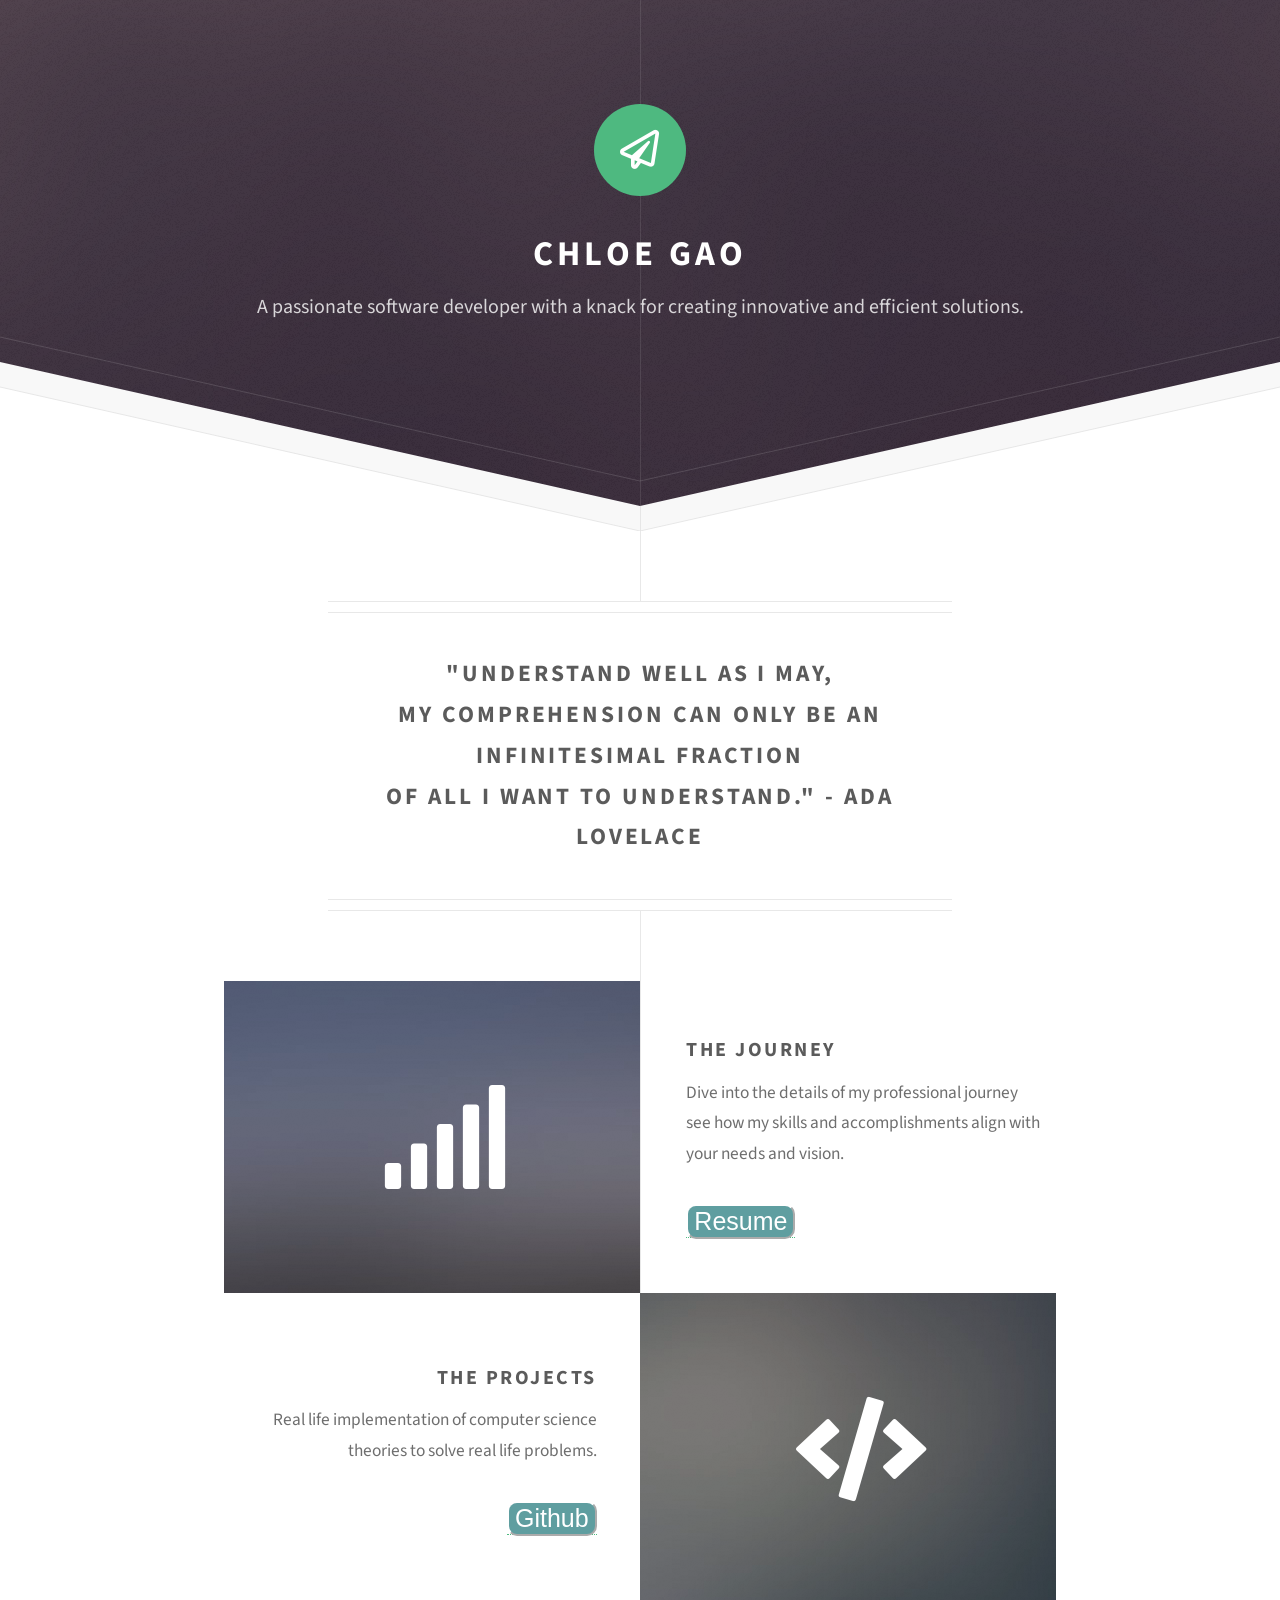
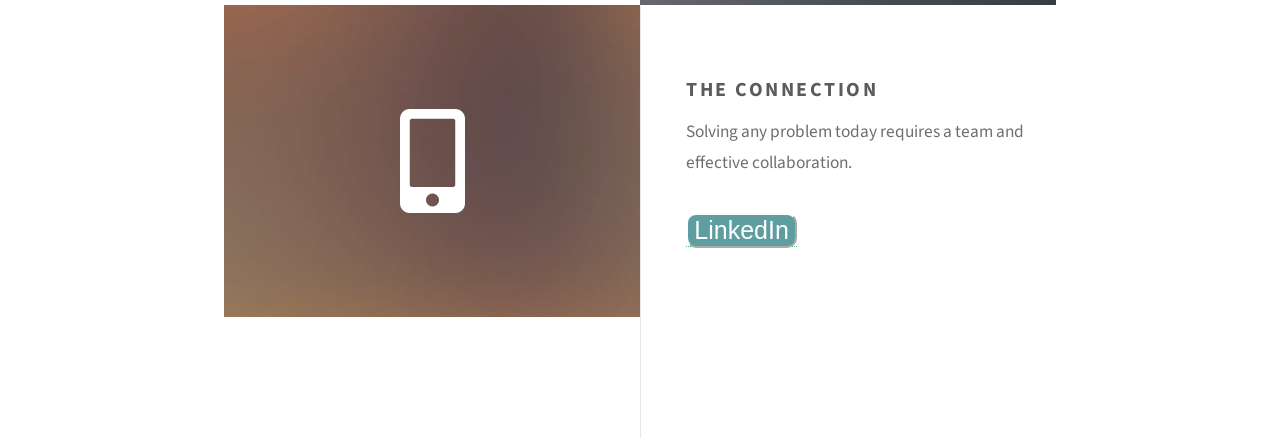
==== index.html @ 1634ba3a "ada lovelace quote" ====
<!DOCTYPE HTML>
<!--
	Directive by HTML5 UP
	html5up.net | @ajlkn
	Free for personal and commercial use under the CCA 3.0 license (html5up.net/license)
-->
<html>
	<head>
		<title>Directive by HTML5 UP</title>
		<meta charset="utf-8" />
		<meta name="viewport" content="width=device-width, initial-scale=1, user-scalable=no" />
		<link rel="stylesheet" href="assets/css/main.css" />
	</head>
	<body class="is-preload">

		<!-- Header -->
			<div id="header">
				<span class="logo icon fa-paper-plane"></span>
				<h1>Chloe Gao</h1>
				<p>A passionate software developer with a knack for creating innovative and efficient solutions.</p>
			</div>

		<!-- Main -->
			<div id="main">

				<header class="major container medium">
					<h2>"Understand well as I may,  
					<br />
					my comprehension can only be an infinitesimal fraction
					<br />
					of all I want to understand." - Ada Lovelace</h2>
					<!--
					<p>Tellus erat mauris ipsum fermentum<br />
					etiam vivamus nunc nibh morbi.</p>
					-->
				</header>

				<div class="box alt container">
					<section class="feature left">
						<a href="https://drive.google.com/file/d/17j7zn8I_ZV57REjLqfAUTAvjJMhZjBzI/view?usp=sharing" class="image icon solid fa-signal"><img src="images/pic01.jpg" alt="" /></a>
						<div class="content">
							<h3>The Journey</h3>
							<p> Dive into the details of my professional journey see how my skills and accomplishments align with your needs and vision.</p>
							<a href="https://drive.google.com/file/d/17j7zn8I_ZV57REjLqfAUTAvjJMhZjBzI/view?usp=sharing">
								<button style="font-size: 25px; background-color:cadetblue; color: white; border-radius: 10px; border-color: white;">Resume</button>
							</a>
						</div>
					</section>
					<section class="feature right">
						<a href="https://github.com/chgaobt" class="image icon solid fa-code"><img src="images/pic02.jpg" alt="" /></a>
						<div class="content">
							<h3>The Projects</h3>
							<p>Real life implementation of computer science theories to solve real life problems.</p>
							<a href="https://github.com/chgaobt">
								<button style="font-size: 25px; background-color:cadetblue; color: white; border-radius: 10px; border-color: white;">Github</button>
							</a>
						</div>
					</section>
					<section class="feature left">
						<a href="https://www.linkedin.com/in/chloe-gao-84550a247/" class="image icon solid fa-mobile-alt"><img src="images/pic03.jpg" alt="" /></a>
						<div class="content">
							<h3>The Connection</h3>
							<p>Solving any problem today requires a team and effective collaboration.</p>
							<a href="https://www.linkedin.com/in/chloe-gao-84550a247/">
								<button style="font-size: 25px; background-color:cadetblue; color: white; border-radius: 10px; border-color: white;">LinkedIn</button>
							</a>
						</div>
					</section>
				</div>

				<!-- <footer class="major container medium">
					<h3>Get shady with science</h3>
					<p>Vitae natoque dictum etiam semper magnis enim feugiat amet curabitur tempor orci penatibus. Tellus erat mauris ipsum fermentum etiam vivamus.</p>
					<ul class="actions special">
						<li><a href="#" class="button">Join our crew</a></li>
					</ul>
				</footer> -->

			</div>

		<!-- Footer -->
			<!-- <div id="footer">
				<div class="container medium">

					<header class="major last">
						<h2>Questions or comments?</h2>
					</header>

					<p>Vitae natoque dictum etiam semper magnis enim feugiat amet curabitur tempor
					orci penatibus. Tellus erat mauris ipsum fermentum etiam vivamus.</p>

					<form method="post" action="#">
						<div class="row">
							<div class="col-6 col-12-mobilep">
								<input type="text" name="name" placeholder="Name" />
							</div>
							<div class="col-6 col-12-mobilep">
								<input type="email" name="email" placeholder="Email" />
							</div>
							<div class="col-12">
								<textarea name="message" placeholder="Message" rows="6"></textarea>
							</div>
							<div class="col-12">
								<ul class="actions special">
									<li><input type="submit" value="Send Message" /></li>
								</ul>
							</div>
						</div>
					</form>

					<ul class="icons">
						<li><a href="#" class="icon brands fa-twitter"><span class="label">Twitter</span></a></li>
						<li><a href="#" class="icon brands fa-facebook-f"><span class="label">Facebook</span></a></li>
						<li><a href="#" class="icon brands fa-instagram"><span class="label">Instagram</span></a></li>
						<li><a href="#" class="icon brands fa-github"><span class="label">Github</span></a></li>
						<li><a href="#" class="icon brands fa-dribbble"><span class="label">Dribbble</span></a></li>
					</ul>

					<ul class="copyright">
						<li>&copy; Untitled. All rights reserved.</li><li>Design: <a href="http://html5up.net">HTML5 UP</a></li>
					</ul>

				</div>
			</div> -->

		<!-- Scripts -->
			<script src="assets/js/jquery.min.js"></script>
			<script src="assets/js/browser.min.js"></script>
			<script src="assets/js/breakpoints.min.js"></script>
			<script src="assets/js/util.js"></script>
			<script src="assets/js/main.js"></script>

	</body>
</html>
---- assets/css/main.css ----
@import url("fontawesome-all.min.css");
@import url("https://fonts.googleapis.com/css?family=Source+Sans+Pro:300,300italic,400,400italic,600,600italic,700,700italic");

/*
	Directive by HTML5 UP
	html5up.net | @ajlkn
	Free for personal and commercial use under the CCA 3.0 license (html5up.net/license)
*/

html, body, div, span, applet, object,
iframe, h1, h2, h3, h4, h5, h6, p, blockquote,
pre, a, abbr, acronym, address, big, cite,
code, del, dfn, em, img, ins, kbd, q, s, samp,
small, strike, strong, sub, sup, tt, var, b,
u, i, center, dl, dt, dd, ol, ul, li, fieldset,
form, label, legend, table, caption, tbody,
tfoot, thead, tr, th, td, article, aside,
canvas, details, embed, figure, figcaption,
footer, header, hgroup, menu, nav, output, ruby,
section, summary, time, mark, audio, video {
	margin: 0;
	padding: 0;
	border: 0;
	font-size: 100%;
	font: inherit;
	vertical-align: baseline;}

article, aside, details, figcaption, figure,
footer, header, hgroup, menu, nav, section {
	display: block;}

body {
	line-height: 1;
}

ol, ul {
	list-style: none;
}

blockquote, q {
	quotes: none;
}

	blockquote:before, blockquote:after, q:before, q:after {
		content: '';
		content: none;
	}

table {
	border-collapse: collapse;
	border-spacing: 0;
}

body {
	-webkit-text-size-adjust: none;
}

mark {
	background-color: transparent;
	color: inherit;
}

input::-moz-focus-inner {
	border: 0;
	padding: 0;
}

input, select, textarea {
	-moz-appearance: none;
	-webkit-appearance: none;
	-ms-appearance: none;
	appearance: none;
}

/* Basic */

	html {
		box-sizing: border-box;
	}

	*, *:before, *:after {
		box-sizing: inherit;
	}

	html, body {
		height: 100%;
	}

	body {
		background: #ffffff;
	}

		body.is-preload *, body.is-preload *:before, body.is-preload *:after {
			-moz-animation: none !important;
			-webkit-animation: none !important;
			-ms-animation: none !important;
			animation: none !important;
			-moz-transition: none !important;
			-webkit-transition: none !important;
			-ms-transition: none !important;
			transition: none !important;
		}

	body, input, select, textarea {
		color: #6e6e6e;
		font-family: 'Source Sans Pro', sans-serif;
		font-size: 16pt;
		font-weight: 400;
		line-height: 1.75em;
	}

	a {
		-moz-transition: color 0.2s ease-in-out, border-bottom-color 0.2s ease-in-out;
		-webkit-transition: color 0.2s ease-in-out, border-bottom-color 0.2s ease-in-out;
		-ms-transition: color 0.2s ease-in-out, border-bottom-color 0.2s ease-in-out;
		transition: color 0.2s ease-in-out, border-bottom-color 0.2s ease-in-out;
		border-bottom: dotted 1px;
		color: #4eb980;
		text-decoration: none;
	}

		a:hover {
			border-bottom-color: transparent;
		}

	strong, b {
		font-weight: 600;
		color: #5b5b5b;
	}

	em, i {
		font-style: italic;
	}

	p, ul, ol, dl, table, blockquote, form {
		margin: 0 0 2em 0;
	}

	h1, h2, h3, h4, h5, h6 {
		color: #5b5b5b;
		font-weight: 700;
		letter-spacing: 0.125em;
		line-height: 1.75em;
		margin-bottom: 1em;
		text-transform: uppercase;
		text-align: center;
	}

		h1 a, h2 a, h3 a, h4 a, h5 a, h6 a {
			color: inherit;
			text-decoration: none;
		}

	h2 {
		font-size: 1.75em;
	}

	h3 {
		font-size: 1.5em;
	}

	sub {
		font-size: 0.8em;
		position: relative;
		top: 0.5em;
	}

	sup {
		font-size: 0.8em;
		position: relative;
		top: -0.5em;
	}

	hr {
		border: 0;
		border-top: solid 1px rgba(224, 224, 224, 0.75);
		margin-bottom: 1.5em;
	}

	blockquote {
		border-left: solid 0.5em rgba(224, 224, 224, 0.75);
		font-style: italic;
		padding: 1em 0 1em 2em;
	}

/* Container */

	.container {
		margin: 0 auto;
		max-width: 100%;
		width: 51em;
	}

		.container.medium {
			width: 38.25em;
		}

		@media screen and (max-width: 1280px) {

			.container {
				width: 48em;
			}

				.container.medium {
					width: 36em;
				}

		}

		@media screen and (max-width: 980px) {

			.container {
				width: 95%;
			}

				.container.medium {
					width: 71.25%;
				}

		}

		@media screen and (max-width: 840px) {

			.container {
				width: 95% !important;
			}

		}

		@media screen and (max-width: 736px) {

			.container {
				width: 90% !important;
			}

		}

		@media screen and (max-width: 480px) {

			.container {
				width: 100% !important;
			}

		}

/* Row */

	.row {
		display: flex;
		flex-wrap: wrap;
		box-sizing: border-box;
		align-items: stretch;
	}

		.row > * {
			box-sizing: border-box;
		}

		.row.gtr-uniform > * > :last-child {
			margin-bottom: 0;
		}

		.row.aln-left {
			justify-content: flex-start;
		}

		.row.aln-center {
			justify-content: center;
		}

		.row.aln-right {
			justify-content: flex-end;
		}

		.row.aln-top {
			align-items: flex-start;
		}

		.row.aln-middle {
			align-items: center;
		}

		.row.aln-bottom {
			align-items: flex-end;
		}

		.row > .imp {
			order: -1;
		}

		.row > .col-1 {
			width: 8.33333%;
		}

		.row > .off-1 {
			margin-left: 8.33333%;
		}

		.row > .col-2 {
			width: 16.66667%;
		}

		.row > .off-2 {
			margin-left: 16.66667%;
		}

		.row > .col-3 {
			width: 25%;
		}

		.row > .off-3 {
			margin-left: 25%;
		}

		.row > .col-4 {
			width: 33.33333%;
		}

		.row > .off-4 {
			margin-left: 33.33333%;
		}

		.row > .col-5 {
			width: 41.66667%;
		}

		.row > .off-5 {
			margin-left: 41.66667%;
		}

		.row > .col-6 {
			width: 50%;
		}

		.row > .off-6 {
			margin-left: 50%;
		}

		.row > .col-7 {
			width: 58.33333%;
		}

		.row > .off-7 {
			margin-left: 58.33333%;
		}

		.row > .col-8 {
			width: 66.66667%;
		}

		.row > .off-8 {
			margin-left: 66.66667%;
		}

		.row > .col-9 {
			width: 75%;
		}

		.row > .off-9 {
			margin-left: 75%;
		}

		.row > .col-10 {
			width: 83.33333%;
		}

		.row > .off-10 {
			margin-left: 83.33333%;
		}

		.row > .col-11 {
			width: 91.66667%;
		}

		.row > .off-11 {
			margin-left: 91.66667%;
		}

		.row > .col-12 {
			width: 100%;
		}

		.row > .off-12 {
			margin-left: 100%;
		}

		.row.gtr-0 {
			margin-top: 0px;
			margin-left: 0px;
		}

			.row.gtr-0 > * {
				padding: 0px 0 0 0px;
			}

			.row.gtr-0.gtr-uniform {
				margin-top: 0px;
			}

				.row.gtr-0.gtr-uniform > * {
					padding-top: 0px;
				}

		.row.gtr-25 {
			margin-top: -7.5px;
			margin-left: -7.5px;
		}

			.row.gtr-25 > * {
				padding: 7.5px 0 0 7.5px;
			}

			.row.gtr-25.gtr-uniform {
				margin-top: -7.5px;
			}

				.row.gtr-25.gtr-uniform > * {
					padding-top: 7.5px;
				}

		.row.gtr-50 {
			margin-top: -15px;
			margin-left: -15px;
		}

			.row.gtr-50 > * {
				padding: 15px 0 0 15px;
			}

			.row.gtr-50.gtr-uniform {
				margin-top: -15px;
			}

				.row.gtr-50.gtr-uniform > * {
					padding-top: 15px;
				}

		.row {
			margin-top: -30px;
			margin-left: -30px;
		}

			.row > * {
				padding: 30px 0 0 30px;
			}

			.row.gtr-uniform {
				margin-top: -30px;
			}

				.row.gtr-uniform > * {
					padding-top: 30px;
				}

		.row.gtr-150 {
			margin-top: -45px;
			margin-left: -45px;
		}

			.row.gtr-150 > * {
				padding: 45px 0 0 45px;
			}

			.row.gtr-150.gtr-uniform {
				margin-top: -45px;
			}

				.row.gtr-150.gtr-uniform > * {
					padding-top: 45px;
				}

		.row.gtr-200 {
			margin-top: -60px;
			margin-left: -60px;
		}

			.row.gtr-200 > * {
				padding: 60px 0 0 60px;
			}

			.row.gtr-200.gtr-uniform {
				margin-top: -60px;
			}

				.row.gtr-200.gtr-uniform > * {
					padding-top: 60px;
				}

		@media screen and (max-width: 1680px) {

			.row {
				display: flex;
				flex-wrap: wrap;
				box-sizing: border-box;
				align-items: stretch;
			}

				.row > * {
					box-sizing: border-box;
				}

				.row.gtr-uniform > * > :last-child {
					margin-bottom: 0;
				}

				.row.aln-left {
					justify-content: flex-start;
				}

				.row.aln-center {
					justify-content: center;
				}

				.row.aln-right {
					justify-content: flex-end;
				}

				.row.aln-top {
					align-items: flex-start;
				}

				.row.aln-middle {
					align-items: center;
				}

				.row.aln-bottom {
					align-items: flex-end;
				}

				.row > .imp-wide {
					order: -1;
				}

				.row > .col-1-wide {
					width: 8.33333%;
				}

				.row > .off-1-wide {
					margin-left: 8.33333%;
				}

				.row > .col-2-wide {
					width: 16.66667%;
				}

				.row > .off-2-wide {
					margin-left: 16.66667%;
				}

				.row > .col-3-wide {
					width: 25%;
				}

				.row > .off-3-wide {
					margin-left: 25%;
				}

				.row > .col-4-wide {
					width: 33.33333%;
				}

				.row > .off-4-wide {
					margin-left: 33.33333%;
				}

				.row > .col-5-wide {
					width: 41.66667%;
				}

				.row > .off-5-wide {
					margin-left: 41.66667%;
				}

				.row > .col-6-wide {
					width: 50%;
				}

				.row > .off-6-wide {
					margin-left: 50%;
				}

				.row > .col-7-wide {
					width: 58.33333%;
				}

				.row > .off-7-wide {
					margin-left: 58.33333%;
				}

				.row > .col-8-wide {
					width: 66.66667%;
				}

				.row > .off-8-wide {
					margin-left: 66.66667%;
				}

				.row > .col-9-wide {
					width: 75%;
				}

				.row > .off-9-wide {
					margin-left: 75%;
				}

				.row > .col-10-wide {
					width: 83.33333%;
				}

				.row > .off-10-wide {
					margin-left: 83.33333%;
				}

				.row > .col-11-wide {
					width: 91.66667%;
				}

				.row > .off-11-wide {
					margin-left: 91.66667%;
				}

				.row > .col-12-wide {
					width: 100%;
				}

				.row > .off-12-wide {
					margin-left: 100%;
				}

				.row.gtr-0 {
					margin-top: 0px;
					margin-left: 0px;
				}

					.row.gtr-0 > * {
						padding: 0px 0 0 0px;
					}

					.row.gtr-0.gtr-uniform {
						margin-top: 0px;
					}

						.row.gtr-0.gtr-uniform > * {
							padding-top: 0px;
						}

				.row.gtr-25 {
					margin-top: -7.5px;
					margin-left: -7.5px;
				}

					.row.gtr-25 > * {
						padding: 7.5px 0 0 7.5px;
					}

					.row.gtr-25.gtr-uniform {
						margin-top: -7.5px;
					}

						.row.gtr-25.gtr-uniform > * {
							padding-top: 7.5px;
						}

				.row.gtr-50 {
					margin-top: -15px;
					margin-left: -15px;
				}

					.row.gtr-50 > * {
						padding: 15px 0 0 15px;
					}

					.row.gtr-50.gtr-uniform {
						margin-top: -15px;
					}

						.row.gtr-50.gtr-uniform > * {
							padding-top: 15px;
						}

				.row {
					margin-top: -30px;
					margin-left: -30px;
				}

					.row > * {
						padding: 30px 0 0 30px;
					}

					.row.gtr-uniform {
						margin-top: -30px;
					}

						.row.gtr-uniform > * {
							padding-top: 30px;
						}

				.row.gtr-150 {
					margin-top: -45px;
					margin-left: -45px;
				}

					.row.gtr-150 > * {
						padding: 45px 0 0 45px;
					}

					.row.gtr-150.gtr-uniform {
						margin-top: -45px;
					}

						.row.gtr-150.gtr-uniform > * {
							padding-top: 45px;
						}

				.row.gtr-200 {
					margin-top: -60px;
					margin-left: -60px;
				}

					.row.gtr-200 > * {
						padding: 60px 0 0 60px;
					}

					.row.gtr-200.gtr-uniform {
						margin-top: -60px;
					}

						.row.gtr-200.gtr-uniform > * {
							padding-top: 60px;
						}

		}

		@media screen and (max-width: 1280px) {

			.row {
				display: flex;
				flex-wrap: wrap;
				box-sizing: border-box;
				align-items: stretch;
			}

				.row > * {
					box-sizing: border-box;
				}

				.row.gtr-uniform > * > :last-child {
					margin-bottom: 0;
				}

				.row.aln-left {
					justify-content: flex-start;
				}

				.row.aln-center {
					justify-content: center;
				}

				.row.aln-right {
					justify-content: flex-end;
				}

				.row.aln-top {
					align-items: flex-start;
				}

				.row.aln-middle {
					align-items: center;
				}

				.row.aln-bottom {
					align-items: flex-end;
				}

				.row > .imp-normal {
					order: -1;
				}

				.row > .col-1-normal {
					width: 8.33333%;
				}

				.row > .off-1-normal {
					margin-left: 8.33333%;
				}

				.row > .col-2-normal {
					width: 16.66667%;
				}

				.row > .off-2-normal {
					margin-left: 16.66667%;
				}

				.row > .col-3-normal {
					width: 25%;
				}

				.row > .off-3-normal {
					margin-left: 25%;
				}

				.row > .col-4-normal {
					width: 33.33333%;
				}

				.row > .off-4-normal {
					margin-left: 33.33333%;
				}

				.row > .col-5-normal {
					width: 41.66667%;
				}

				.row > .off-5-normal {
					margin-left: 41.66667%;
				}

				.row > .col-6-normal {
					width: 50%;
				}

				.row > .off-6-normal {
					margin-left: 50%;
				}

				.row > .col-7-normal {
					width: 58.33333%;
				}

				.row > .off-7-normal {
					margin-left: 58.33333%;
				}

				.row > .col-8-normal {
					width: 66.66667%;
				}

				.row > .off-8-normal {
					margin-left: 66.66667%;
				}

				.row > .col-9-normal {
					width: 75%;
				}

				.row > .off-9-normal {
					margin-left: 75%;
				}

				.row > .col-10-normal {
					width: 83.33333%;
				}

				.row > .off-10-normal {
					margin-left: 83.33333%;
				}

				.row > .col-11-normal {
					width: 91.66667%;
				}

				.row > .off-11-normal {
					margin-left: 91.66667%;
				}

				.row > .col-12-normal {
					width: 100%;
				}

				.row > .off-12-normal {
					margin-left: 100%;
				}

				.row.gtr-0 {
					margin-top: 0px;
					margin-left: 0px;
				}

					.row.gtr-0 > * {
						padding: 0px 0 0 0px;
					}

					.row.gtr-0.gtr-uniform {
						margin-top: 0px;
					}

						.row.gtr-0.gtr-uniform > * {
							padding-top: 0px;
						}

				.row.gtr-25 {
					margin-top: -7.5px;
					margin-left: -7.5px;
				}

					.row.gtr-25 > * {
						padding: 7.5px 0 0 7.5px;
					}

					.row.gtr-25.gtr-uniform {
						margin-top: -7.5px;
					}

						.row.gtr-25.gtr-uniform > * {
							padding-top: 7.5px;
						}

				.row.gtr-50 {
					margin-top: -15px;
					margin-left: -15px;
				}

					.row.gtr-50 > * {
						padding: 15px 0 0 15px;
					}

					.row.gtr-50.gtr-uniform {
						margin-top: -15px;
					}

						.row.gtr-50.gtr-uniform > * {
							padding-top: 15px;
						}

				.row {
					margin-top: -30px;
					margin-left: -30px;
				}

					.row > * {
						padding: 30px 0 0 30px;
					}

					.row.gtr-uniform {
						margin-top: -30px;
					}

						.row.gtr-uniform > * {
							padding-top: 30px;
						}

				.row.gtr-150 {
					margin-top: -45px;
					margin-left: -45px;
				}

					.row.gtr-150 > * {
						padding: 45px 0 0 45px;
					}

					.row.gtr-150.gtr-uniform {
						margin-top: -45px;
					}

						.row.gtr-150.gtr-uniform > * {
							padding-top: 45px;
						}

				.row.gtr-200 {
					margin-top: -60px;
					margin-left: -60px;
				}

					.row.gtr-200 > * {
						padding: 60px 0 0 60px;
					}

					.row.gtr-200.gtr-uniform {
						margin-top: -60px;
					}

						.row.gtr-200.gtr-uniform > * {
							padding-top: 60px;
						}

		}

		@media screen and (max-width: 980px) {

			.row {
				display: flex;
				flex-wrap: wrap;
				box-sizing: border-box;
				align-items: stretch;
			}

				.row > * {
					box-sizing: border-box;
				}

				.row.gtr-uniform > * > :last-child {
					margin-bottom: 0;
				}

				.row.aln-left {
					justify-content: flex-start;
				}

				.row.aln-center {
					justify-content: center;
				}

				.row.aln-right {
					justify-content: flex-end;
				}

				.row.aln-top {
					align-items: flex-start;
				}

				.row.aln-middle {
					align-items: center;
				}

				.row.aln-bottom {
					align-items: flex-end;
				}

				.row > .imp-narrow {
					order: -1;
				}

				.row > .col-1-narrow {
					width: 8.33333%;
				}

				.row > .off-1-narrow {
					margin-left: 8.33333%;
				}

				.row > .col-2-narrow {
					width: 16.66667%;
				}

				.row > .off-2-narrow {
					margin-left: 16.66667%;
				}

				.row > .col-3-narrow {
					width: 25%;
				}

				.row > .off-3-narrow {
					margin-left: 25%;
				}

				.row > .col-4-narrow {
					width: 33.33333%;
				}

				.row > .off-4-narrow {
					margin-left: 33.33333%;
				}

				.row > .col-5-narrow {
					width: 41.66667%;
				}

				.row > .off-5-narrow {
					margin-left: 41.66667%;
				}

				.row > .col-6-narrow {
					width: 50%;
				}

				.row > .off-6-narrow {
					margin-left: 50%;
				}

				.row > .col-7-narrow {
					width: 58.33333%;
				}

				.row > .off-7-narrow {
					margin-left: 58.33333%;
				}

				.row > .col-8-narrow {
					width: 66.66667%;
				}

				.row > .off-8-narrow {
					margin-left: 66.66667%;
				}

				.row > .col-9-narrow {
					width: 75%;
				}

				.row > .off-9-narrow {
					margin-left: 75%;
				}

				.row > .col-10-narrow {
					width: 83.33333%;
				}

				.row > .off-10-narrow {
					margin-left: 83.33333%;
				}

				.row > .col-11-narrow {
					width: 91.66667%;
				}

				.row > .off-11-narrow {
					margin-left: 91.66667%;
				}

				.row > .col-12-narrow {
					width: 100%;
				}

				.row > .off-12-narrow {
					margin-left: 100%;
				}

				.row.gtr-0 {
					margin-top: 0px;
					margin-left: 0px;
				}

					.row.gtr-0 > * {
						padding: 0px 0 0 0px;
					}

					.row.gtr-0.gtr-uniform {
						margin-top: 0px;
					}

						.row.gtr-0.gtr-uniform > * {
							padding-top: 0px;
						}

				.row.gtr-25 {
					margin-top: -7.5px;
					margin-left: -7.5px;
				}

					.row.gtr-25 > * {
						padding: 7.5px 0 0 7.5px;
					}

					.row.gtr-25.gtr-uniform {
						margin-top: -7.5px;
					}

						.row.gtr-25.gtr-uniform > * {
							padding-top: 7.5px;
						}

				.row.gtr-50 {
					margin-top: -15px;
					margin-left: -15px;
				}

					.row.gtr-50 > * {
						padding: 15px 0 0 15px;
					}

					.row.gtr-50.gtr-uniform {
						margin-top: -15px;
					}

						.row.gtr-50.gtr-uniform > * {
							padding-top: 15px;
						}

				.row {
					margin-top: -30px;
					margin-left: -30px;
				}

					.row > * {
						padding: 30px 0 0 30px;
					}

					.row.gtr-uniform {
						margin-top: -30px;
					}

						.row.gtr-uniform > * {
							padding-top: 30px;
						}

				.row.gtr-150 {
					margin-top: -45px;
					margin-left: -45px;
				}

					.row.gtr-150 > * {
						padding: 45px 0 0 45px;
					}

					.row.gtr-150.gtr-uniform {
						margin-top: -45px;
					}

						.row.gtr-150.gtr-uniform > * {
							padding-top: 45px;
						}

				.row.gtr-200 {
					margin-top: -60px;
					margin-left: -60px;
				}

					.row.gtr-200 > * {
						padding: 60px 0 0 60px;
					}

					.row.gtr-200.gtr-uniform {
						margin-top: -60px;
					}

						.row.gtr-200.gtr-uniform > * {
							padding-top: 60px;
						}

		}

		@media screen and (max-width: 840px) {

			.row {
				display: flex;
				flex-wrap: wrap;
				box-sizing: border-box;
				align-items: stretch;
			}

				.row > * {
					box-sizing: border-box;
				}

				.row.gtr-uniform > * > :last-child {
					margin-bottom: 0;
				}

				.row.aln-left {
					justify-content: flex-start;
				}

				.row.aln-center {
					justify-content: center;
				}

				.row.aln-right {
					justify-content: flex-end;
				}

				.row.aln-top {
					align-items: flex-start;
				}

				.row.aln-middle {
					align-items: center;
				}

				.row.aln-bottom {
					align-items: flex-end;
				}

				.row > .imp-narrower {
					order: -1;
				}

				.row > .col-1-narrower {
					width: 8.33333%;
				}

				.row > .off-1-narrower {
					margin-left: 8.33333%;
				}

				.row > .col-2-narrower {
					width: 16.66667%;
				}

				.row > .off-2-narrower {
					margin-left: 16.66667%;
				}

				.row > .col-3-narrower {
					width: 25%;
				}

				.row > .off-3-narrower {
					margin-left: 25%;
				}

				.row > .col-4-narrower {
					width: 33.33333%;
				}

				.row > .off-4-narrower {
					margin-left: 33.33333%;
				}

				.row > .col-5-narrower {
					width: 41.66667%;
				}

				.row > .off-5-narrower {
					margin-left: 41.66667%;
				}

				.row > .col-6-narrower {
					width: 50%;
				}

				.row > .off-6-narrower {
					margin-left: 50%;
				}

				.row > .col-7-narrower {
					width: 58.33333%;
				}

				.row > .off-7-narrower {
					margin-left: 58.33333%;
				}

				.row > .col-8-narrower {
					width: 66.66667%;
				}

				.row > .off-8-narrower {
					margin-left: 66.66667%;
				}

				.row > .col-9-narrower {
					width: 75%;
				}

				.row > .off-9-narrower {
					margin-left: 75%;
				}

				.row > .col-10-narrower {
					width: 83.33333%;
				}

				.row > .off-10-narrower {
					margin-left: 83.33333%;
				}

				.row > .col-11-narrower {
					width: 91.66667%;
				}

				.row > .off-11-narrower {
					margin-left: 91.66667%;
				}

				.row > .col-12-narrower {
					width: 100%;
				}

				.row > .off-12-narrower {
					margin-left: 100%;
				}

				.row.gtr-0 {
					margin-top: 0px;
					margin-left: 0px;
				}

					.row.gtr-0 > * {
						padding: 0px 0 0 0px;
					}

					.row.gtr-0.gtr-uniform {
						margin-top: 0px;
					}

						.row.gtr-0.gtr-uniform > * {
							padding-top: 0px;
						}

				.row.gtr-25 {
					margin-top: -5px;
					margin-left: -5px;
				}

					.row.gtr-25 > * {
						padding: 5px 0 0 5px;
					}

					.row.gtr-25.gtr-uniform {
						margin-top: -5px;
					}

						.row.gtr-25.gtr-uniform > * {
							padding-top: 5px;
						}

				.row.gtr-50 {
					margin-top: -10px;
					margin-left: -10px;
				}

					.row.gtr-50 > * {
						padding: 10px 0 0 10px;
					}

					.row.gtr-50.gtr-uniform {
						margin-top: -10px;
					}

						.row.gtr-50.gtr-uniform > * {
							padding-top: 10px;
						}

				.row {
					margin-top: -20px;
					margin-left: -20px;
				}

					.row > * {
						padding: 20px 0 0 20px;
					}

					.row.gtr-uniform {
						margin-top: -20px;
					}

						.row.gtr-uniform > * {
							padding-top: 20px;
						}

				.row.gtr-150 {
					margin-top: -30px;
					margin-left: -30px;
				}

					.row.gtr-150 > * {
						padding: 30px 0 0 30px;
					}

					.row.gtr-150.gtr-uniform {
						margin-top: -30px;
					}

						.row.gtr-150.gtr-uniform > * {
							padding-top: 30px;
						}

				.row.gtr-200 {
					margin-top: -40px;
					margin-left: -40px;
				}

					.row.gtr-200 > * {
						padding: 40px 0 0 40px;
					}

					.row.gtr-200.gtr-uniform {
						margin-top: -40px;
					}

						.row.gtr-200.gtr-uniform > * {
							padding-top: 40px;
						}

		}

		@media screen and (max-width: 736px) {

			.row {
				display: flex;
				flex-wrap: wrap;
				box-sizing: border-box;
				align-items: stretch;
			}

				.row > * {
					box-sizing: border-box;
				}

				.row.gtr-uniform > * > :last-child {
					margin-bottom: 0;
				}

				.row.aln-left {
					justify-content: flex-start;
				}

				.row.aln-center {
					justify-content: center;
				}

				.row.aln-right {
					justify-content: flex-end;
				}

				.row.aln-top {
					align-items: flex-start;
				}

				.row.aln-middle {
					align-items: center;
				}

				.row.aln-bottom {
					align-items: flex-end;
				}

				.row > .imp-mobile {
					order: -1;
				}

				.row > .col-1-mobile {
					width: 8.33333%;
				}

				.row > .off-1-mobile {
					margin-left: 8.33333%;
				}

				.row > .col-2-mobile {
					width: 16.66667%;
				}

				.row > .off-2-mobile {
					margin-left: 16.66667%;
				}

				.row > .col-3-mobile {
					width: 25%;
				}

				.row > .off-3-mobile {
					margin-left: 25%;
				}

				.row > .col-4-mobile {
					width: 33.33333%;
				}

				.row > .off-4-mobile {
					margin-left: 33.33333%;
				}

				.row > .col-5-mobile {
					width: 41.66667%;
				}

				.row > .off-5-mobile {
					margin-left: 41.66667%;
				}

				.row > .col-6-mobile {
					width: 50%;
				}

				.row > .off-6-mobile {
					margin-left: 50%;
				}

				.row > .col-7-mobile {
					width: 58.33333%;
				}

				.row > .off-7-mobile {
					margin-left: 58.33333%;
				}

				.row > .col-8-mobile {
					width: 66.66667%;
				}

				.row > .off-8-mobile {
					margin-left: 66.66667%;
				}

				.row > .col-9-mobile {
					width: 75%;
				}

				.row > .off-9-mobile {
					margin-left: 75%;
				}

				.row > .col-10-mobile {
					width: 83.33333%;
				}

				.row > .off-10-mobile {
					margin-left: 83.33333%;
				}

				.row > .col-11-mobile {
					width: 91.66667%;
				}

				.row > .off-11-mobile {
					margin-left: 91.66667%;
				}

				.row > .col-12-mobile {
					width: 100%;
				}

				.row > .off-12-mobile {
					margin-left: 100%;
				}

				.row.gtr-0 {
					margin-top: 0px;
					margin-left: 0px;
				}

					.row.gtr-0 > * {
						padding: 0px 0 0 0px;
					}

					.row.gtr-0.gtr-uniform {
						margin-top: 0px;
					}

						.row.gtr-0.gtr-uniform > * {
							padding-top: 0px;
						}

				.row.gtr-25 {
					margin-top: -57.5px;
					margin-left: -5px;
				}

					.row.gtr-25 > * {
						padding: 57.5px 0 0 5px;
					}

					.row.gtr-25.gtr-uniform {
						margin-top: -5px;
					}

						.row.gtr-25.gtr-uniform > * {
							padding-top: 5px;
						}

				.row.gtr-50 {
					margin-top: -115px;
					margin-left: -10px;
				}

					.row.gtr-50 > * {
						padding: 115px 0 0 10px;
					}

					.row.gtr-50.gtr-uniform {
						margin-top: -10px;
					}

						.row.gtr-50.gtr-uniform > * {
							padding-top: 10px;
						}

				.row {
					margin-top: -230px;
					margin-left: -20px;
				}

					.row > * {
						padding: 230px 0 0 20px;
					}

					.row.gtr-uniform {
						margin-top: -20px;
					}

						.row.gtr-uniform > * {
							padding-top: 20px;
						}

				.row.gtr-150 {
					margin-top: -345px;
					margin-left: -30px;
				}

					.row.gtr-150 > * {
						padding: 345px 0 0 30px;
					}

					.row.gtr-150.gtr-uniform {
						margin-top: -30px;
					}

						.row.gtr-150.gtr-uniform > * {
							padding-top: 30px;
						}

				.row.gtr-200 {
					margin-top: -460px;
					margin-left: -40px;
				}

					.row.gtr-200 > * {
						padding: 460px 0 0 40px;
					}

					.row.gtr-200.gtr-uniform {
						margin-top: -40px;
					}

						.row.gtr-200.gtr-uniform > * {
							padding-top: 40px;
						}

		}

		@media screen and (max-width: 480px) {

			.row {
				display: flex;
				flex-wrap: wrap;
				box-sizing: border-box;
				align-items: stretch;
			}

				.row > * {
					box-sizing: border-box;
				}

				.row.gtr-uniform > * > :last-child {
					margin-bottom: 0;
				}

				.row.aln-left {
					justify-content: flex-start;
				}

				.row.aln-center {
					justify-content: center;
				}

				.row.aln-right {
					justify-content: flex-end;
				}

				.row.aln-top {
					align-items: flex-start;
				}

				.row.aln-middle {
					align-items: center;
				}

				.row.aln-bottom {
					align-items: flex-end;
				}

				.row > .imp-mobilep {
					order: -1;
				}

				.row > .col-1-mobilep {
					width: 8.33333%;
				}

				.row > .off-1-mobilep {
					margin-left: 8.33333%;
				}

				.row > .col-2-mobilep {
					width: 16.66667%;
				}

				.row > .off-2-mobilep {
					margin-left: 16.66667%;
				}

				.row > .col-3-mobilep {
					width: 25%;
				}

				.row > .off-3-mobilep {
					margin-left: 25%;
				}

				.row > .col-4-mobilep {
					width: 33.33333%;
				}

				.row > .off-4-mobilep {
					margin-left: 33.33333%;
				}

				.row > .col-5-mobilep {
					width: 41.66667%;
				}

				.row > .off-5-mobilep {
					margin-left: 41.66667%;
				}

				.row > .col-6-mobilep {
					width: 50%;
				}

				.row > .off-6-mobilep {
					margin-left: 50%;
				}

				.row > .col-7-mobilep {
					width: 58.33333%;
				}

				.row > .off-7-mobilep {
					margin-left: 58.33333%;
				}

				.row > .col-8-mobilep {
					width: 66.66667%;
				}

				.row > .off-8-mobilep {
					margin-left: 66.66667%;
				}

				.row > .col-9-mobilep {
					width: 75%;
				}

				.row > .off-9-mobilep {
					margin-left: 75%;
				}

				.row > .col-10-mobilep {
					width: 83.33333%;
				}

				.row > .off-10-mobilep {
					margin-left: 83.33333%;
				}

				.row > .col-11-mobilep {
					width: 91.66667%;
				}

				.row > .off-11-mobilep {
					margin-left: 91.66667%;
				}

				.row > .col-12-mobilep {
					width: 100%;
				}

				.row > .off-12-mobilep {
					margin-left: 100%;
				}

				.row.gtr-0 {
					margin-top: 0px;
					margin-left: 0px;
				}

					.row.gtr-0 > * {
						padding: 0px 0 0 0px;
					}

					.row.gtr-0.gtr-uniform {
						margin-top: 0px;
					}

						.row.gtr-0.gtr-uniform > * {
							padding-top: 0px;
						}

				.row.gtr-25 {
					margin-top: -5px;
					margin-left: -5px;
				}

					.row.gtr-25 > * {
						padding: 5px 0 0 5px;
					}

					.row.gtr-25.gtr-uniform {
						margin-top: -5px;
					}

						.row.gtr-25.gtr-uniform > * {
							padding-top: 5px;
						}

				.row.gtr-50 {
					margin-top: -10px;
					margin-left: -10px;
				}

					.row.gtr-50 > * {
						padding: 10px 0 0 10px;
					}

					.row.gtr-50.gtr-uniform {
						margin-top: -10px;
					}

						.row.gtr-50.gtr-uniform > * {
							padding-top: 10px;
						}

				.row {
					margin-top: -20px;
					margin-left: -20px;
				}

					.row > * {
						padding: 20px 0 0 20px;
					}

					.row.gtr-uniform {
						margin-top: -20px;
					}

						.row.gtr-uniform > * {
							padding-top: 20px;
						}

				.row.gtr-150 {
					margin-top: -30px;
					margin-left: -30px;
				}

					.row.gtr-150 > * {
						padding: 30px 0 0 30px;
					}

					.row.gtr-150.gtr-uniform {
						margin-top: -30px;
					}

						.row.gtr-150.gtr-uniform > * {
							padding-top: 30px;
						}

				.row.gtr-200 {
					margin-top: -40px;
					margin-left: -40px;
				}

					.row.gtr-200 > * {
						padding: 40px 0 0 40px;
					}

					.row.gtr-200.gtr-uniform {
						margin-top: -40px;
					}

						.row.gtr-200.gtr-uniform > * {
							padding-top: 40px;
						}

		}

/* Section/Article */

	section.special, article.special {
		text-align: center;
	}

	header {
		text-align: center;
	}

		header p {
			position: relative;
			top: -1em;
			color: #888888;
			text-transform: uppercase;
			letter-spacing: 0.075em;
		}

		header.major {
			border-bottom-width: 1px;
			border-color: rgba(224, 224, 224, 0.75);
			border-style: solid;
			border-top-width: 1px;
			margin-bottom: 6em;
			padding: 4em 0;
			position: relative;
		}

			header.major:before, header.major:after {
				background: rgba(224, 224, 224, 0.75);
				content: '';
				display: block;
				height: 1px;
				left: 0;
				position: absolute;
				width: 100%;
			}

			header.major:before {
				top: 10px;
			}

			header.major:after {
				bottom: 10px;
			}

			header.major h2 {
				margin: 0;
			}

			header.major p {
				top: 0;
				margin: 1.5em 0 0 0;
				padding: 1.5em 1.5em 0 1.5em;
				font-size: 1.5em;
				line-height: 1.75em;
				border-top: solid 1px rgba(224, 224, 224, 0.75);
				display: inline-block;
			}

			header.major.last {
				border-bottom: 0;
				margin-bottom: 0;
				padding-bottom: 0;
			}

				header.major.last:after {
					display: none;
				}

				header.major.last h2 {
					margin-bottom: 1em;
				}

	footer {
		text-align: center;
	}

		footer.major {
			border-bottom-width: 1px;
			border-color: rgba(224, 224, 224, 0.75);
			border-style: solid;
			border-top-width: 1px;
			margin-top: 6em;
			padding: 4em 0;
			position: relative;
		}

			footer.major:before, footer.major:after {
				background: rgba(224, 224, 224, 0.75);
				content: '';
				display: block;
				height: 1px;
				left: 0;
				position: absolute;
				width: 100%;
			}

			footer.major:before {
				top: 10px;
			}

			footer.major:after {
				bottom: 10px;
			}

/* Form */

	label {
		display: block;
		color: #5b5b5b;
		font-size: 0.8em;
		font-weight: 700;
		letter-spacing: 0.125em;
		line-height: 1.75em;
		text-transform: uppercase;
		margin: 0 0 0.5em 0;
	}

	input[type="text"],
	input[type="password"],
	input[type="email"],
	select,
	textarea {
		-moz-appearance: none;
		-webkit-appearance: none;
		-ms-appearance: none;
		appearance: none;
		-moz-transition: background-color 0.2s ease-in-out;
		-webkit-transition: background-color 0.2s ease-in-out;
		-ms-transition: background-color 0.2s ease-in-out;
		transition: background-color 0.2s ease-in-out;
		background: none;
		border-radius: 4px;
		border: 0;
		border: solid 1px rgba(224, 224, 224, 0.75);
		color: inherit;
		display: block;
		outline: 0;
		padding: 0.75em;
		text-decoration: none;
		width: 100%;
		opacity: 1;
	}

		input[type="text"]:focus,
		input[type="password"]:focus,
		input[type="email"]:focus,
		select:focus,
		textarea:focus {
			background: rgba(224, 224, 224, 0.15);
			border-color: #4eb980;
		}

	input[type="text"],
	input[type="password"],
	input[type="email"],
	select {
		line-height: 1em;
	}

	select {
		background-image: url("data:image/svg+xml;charset=utf8,%3Csvg xmlns='http://www.w3.org/2000/svg' width='40' height='40' preserveAspectRatio='none' viewBox='0 0 40 40'%3E%3Cpath d='M9.4,12.3l10.4,10.4l10.4-10.4c0.2-0.2,0.5-0.4,0.9-0.4c0.3,0,0.6,0.1,0.9,0.4l3.3,3.3c0.2,0.2,0.4,0.5,0.4,0.9 c0,0.4-0.1,0.6-0.4,0.9L20.7,31.9c-0.2,0.2-0.5,0.4-0.9,0.4c-0.3,0-0.6-0.1-0.9-0.4L4.3,17.3c-0.2-0.2-0.4-0.5-0.4-0.9 c0-0.4,0.1-0.6,0.4-0.9l3.3-3.3c0.2-0.2,0.5-0.4,0.9-0.4S9.1,12.1,9.4,12.3z' fill='rgba(224, 224, 224, 0.75)' /%3E%3C/svg%3E");
		background-size: 1.25em;
		background-repeat: no-repeat;
		background-position: calc(100% - 1em) center;
		padding-right: 1.5em;
		text-overflow: ellipsis;
	}

		select option {
			color: #5b5b5b;
			background: #ffffff;
		}

		select:focus::-ms-value {
			background-color: transparent;
		}

		select::-ms-expand {
			display: none;
		}

	textarea {
		padding: 0.5em 0.75em;
	}

	::-webkit-input-placeholder {
		color: inherit;
		opacity: 0.5;
		position: relative;
		top: 3px;
	}

	:-moz-placeholder {
		color: inherit;
		opacity: 0.5;
	}

	::-moz-placeholder {
		color: inherit;
		opacity: 0.5;
	}

	:-ms-input-placeholder {
		color: inherit;
		opacity: 0.5;
	}

/* Image */

	.image {
		border: 0;
		display: inline-block;
		position: relative;
	}

		.image:after {
			-moz-transition: opacity 0.25s ease-in-out;
			-webkit-transition: opacity 0.25s ease-in-out;
			-ms-transition: opacity 0.25s ease-in-out;
			transition: opacity 0.25s ease-in-out;
			background-image: url("images/overlay.png");
			content: '';
			display: block;
			height: 100%;
			left: 0;
			opacity: 0.2;
			position: absolute;
			top: 0;
			width: 100%;
		}

		.image img {
			display: block;
		}

		.image.fit {
			display: block;
		}

			.image.fit img {
				display: block;
				width: 100%;
			}

		.image.feature {
			display: block;
			margin: 0 0 2em 0;
		}

			.image.feature img {
				display: block;
				width: 100%;
			}

		.image.icon {
			-moz-perspective: 500px;
			-webkit-perspective: 500px;
			-ms-perspective: 500px;
			perspective: 500px;
		}

			.image.icon:before {
				-moz-transition: -moz-transform 0.1s ease-in-out, font-size 0.1s ease-in-out;
				-webkit-transition: -webkit-transform 0.1s ease-in-out, font-size 0.1s ease-in-out;
				-ms-transition: -ms-transform 0.1s ease-in-out, font-size 0.1s ease-in-out;
				transition: transform 0.1s ease-in-out, font-size 0.1s ease-in-out;
				color: #fff;
				font-size: 6em;
				height: 1em;
				left: 50%;
				line-height: 1em;
				margin: -0.5em 0 0 -0.5em;
				position: absolute;
				text-align: center;
				top: 50%;
				width: 1em;
				z-index: 1;
			}

			.image.icon:hover:before {
				-moz-transform: translateZ(1em);
				-webkit-transform: translateZ(1em);
				-ms-transform: translateZ(1em);
				transform: translateZ(1em);
			}

			.image.icon:hover:after {
				opacity: 1;
			}

	span.image.icon {
		cursor: default;
	}

/* Icon */

	.icon {
		text-decoration: none;
		border-bottom: none;
		position: relative;
	}

		.icon:before {
			-moz-osx-font-smoothing: grayscale;
			-webkit-font-smoothing: antialiased;
			display: inline-block;
			font-style: normal;
			font-variant: normal;
			text-rendering: auto;
			line-height: 1;
			text-transform: none !important;
			font-family: 'Font Awesome 5 Free';
			font-weight: 400;
		}

		.icon > .label {
			display: none;
		}

		.icon:before {
			line-height: inherit;
		}

		.icon.solid:before {
			font-weight: 900;
		}

		.icon.brands:before {
			font-family: 'Font Awesome 5 Brands';
		}

/* List */

	ol.default {
		list-style: decimal;
		padding-left: 1.25em;
	}

		ol.default li {
			padding-left: 0.25em;
		}

	ul.default {
		list-style: disc;
		padding-left: 1em;
	}

		ul.default li {
			padding-left: 0.5em;
		}

/* Actions */

	ul.actions {
		display: -moz-flex;
		display: -webkit-flex;
		display: -ms-flex;
		display: flex;
		cursor: default;
		list-style: none;
		margin-left: -1em;
		padding-left: 0;
	}

		ul.actions li {
			padding: 0 0 0 1em;
			vertical-align: middle;
		}

		ul.actions.special {
			-moz-justify-content: center;
			-webkit-justify-content: center;
			-ms-justify-content: center;
			justify-content: center;
			width: 100%;
			margin-left: 0;
		}

			ul.actions.special li:first-child {
				padding-left: 0;
			}

		ul.actions.stacked {
			-moz-flex-direction: column;
			-webkit-flex-direction: column;
			-ms-flex-direction: column;
			flex-direction: column;
			margin-left: 0;
		}

			ul.actions.stacked li {
				padding: 1.25em 0 0 0;
			}

				ul.actions.stacked li:first-child {
					padding-top: 0;
				}

		ul.actions.fit {
			width: calc(100% + 1em);
		}

			ul.actions.fit li {
				-moz-flex-grow: 1;
				-webkit-flex-grow: 1;
				-ms-flex-grow: 1;
				flex-grow: 1;
				-moz-flex-shrink: 1;
				-webkit-flex-shrink: 1;
				-ms-flex-shrink: 1;
				flex-shrink: 1;
				width: 100%;
			}

				ul.actions.fit li > * {
					width: 100%;
				}

			ul.actions.fit.stacked {
				width: 100%;
			}

		ul.actions:last-child {
			margin-bottom: 0;
		}

		@media screen and (max-width: 736px) {

			ul.actions:not(.fixed) {
				-moz-flex-direction: column;
				-webkit-flex-direction: column;
				-ms-flex-direction: column;
				flex-direction: column;
				margin-left: 0;
				width: 100% !important;
			}

				ul.actions:not(.fixed) li {
					-moz-flex-grow: 1;
					-webkit-flex-grow: 1;
					-ms-flex-grow: 1;
					flex-grow: 1;
					-moz-flex-shrink: 1;
					-webkit-flex-shrink: 1;
					-ms-flex-shrink: 1;
					flex-shrink: 1;
					padding: 1em 0 0 0;
					text-align: center;
					width: 100%;
				}

					ul.actions:not(.fixed) li > * {
						width: 100%;
					}

					ul.actions:not(.fixed) li:first-child {
						padding-top: 0;
					}

					ul.actions:not(.fixed) li input[type="submit"],
					ul.actions:not(.fixed) li input[type="reset"],
					ul.actions:not(.fixed) li input[type="button"],
					ul.actions:not(.fixed) li button,
					ul.actions:not(.fixed) li .button {
						width: 100%;
					}

						ul.actions:not(.fixed) li input[type="submit"].icon:before,
						ul.actions:not(.fixed) li input[type="reset"].icon:before,
						ul.actions:not(.fixed) li input[type="button"].icon:before,
						ul.actions:not(.fixed) li button.icon:before,
						ul.actions:not(.fixed) li .button.icon:before {
							margin-left: -0.5em;
						}

		}

/* Icons */

	ul.icons {
		cursor: default;
	}

		ul.icons li {
			display: inline-block;
			font-size: 1.25em;
			line-height: 1em;
			padding-left: 0.5em;
		}

			ul.icons li:first-child {
				padding-left: 0;
			}

			ul.icons li a, ul.icons li span {
				-moz-transition: background-color 0.2s ease-in-out;
				-webkit-transition: background-color 0.2s ease-in-out;
				-ms-transition: background-color 0.2s ease-in-out;
				transition: background-color 0.2s ease-in-out;
				border-radius: 100%;
				border: solid 1px rgba(224, 224, 224, 0.75);
				display: inline-block;
				height: 2em;
				line-height: 2em;
				text-align: center;
				width: 2em;
			}

				ul.icons li a:hover, ul.icons li span:hover {
					background: rgba(224, 224, 224, 0.15);
				}

/* Table */

	.table-wrapper {
		overflow-x: auto;
		-webkit-overflow-scrolling: touch;
	}

	table {
		width: 100%;
	}

		table.default {
			width: 100%;
		}

			table.default tbody tr {
				border-bottom: solid 1px rgba(224, 224, 224, 0.75);
			}

				table.default tbody tr:nth-child(2n - 1) {
					background: rgba(224, 224, 224, 0.15);
				}

			table.default td {
				padding: 0.5em 1em 0.5em 1em;
			}

			table.default th {
				color: #5b5b5b;
				font-size: 0.8em;
				font-weight: 700;
				letter-spacing: 0.125em;
				line-height: 1.75em;
				padding: 0.5em 1em 0.5em 1em;
				text-align: left;
				text-transform: uppercase;
			}

			table.default thead {
				border-bottom: solid 1px rgba(224, 224, 224, 0.75);
			}

/* Button */

	input[type="submit"],
	input[type="reset"],
	input[type="button"],
	.button {
		-moz-appearance: none;
		-webkit-appearance: none;
		-ms-appearance: none;
		appearance: none;
		-moz-transition: color 0.2s ease-in-out, background-color 0.2s ease-in-out;
		-webkit-transition: color 0.2s ease-in-out, background-color 0.2s ease-in-out;
		-ms-transition: color 0.2s ease-in-out, background-color 0.2s ease-in-out;
		transition: color 0.2s ease-in-out, background-color 0.2s ease-in-out;
		background: #544d55;
		border-radius: 4px;
		border: 0;
		color: #ffffff;
		cursor: pointer;
		display: inline-block;
		font-size: 0.9em;
		font-weight: 700;
		letter-spacing: 0.125em;
		line-height: 3.25em;
		min-width: 15em;
		padding: 0 1.5em;
		text-align: center;
		text-decoration: none;
		text-transform: uppercase;
	}

		input[type="submit"]:hover,
		input[type="reset"]:hover,
		input[type="button"]:hover,
		.button:hover {
			background: #6e6570;
		}

		input[type="submit"]:active,
		input[type="reset"]:active,
		input[type="button"]:active,
		.button:active {
			background: #474148;
		}

		input[type="submit"].alt,
		input[type="reset"].alt,
		input[type="button"].alt,
		.button.alt {
			background: none;
			box-shadow: inset 0 0 0 1px rgba(224, 224, 224, 0.75);
			color: #544d55;
		}

			input[type="submit"].alt:hover,
			input[type="reset"].alt:hover,
			input[type="button"].alt:hover,
			.button.alt:hover {
				background: rgba(224, 224, 224, 0.15);
			}

			input[type="submit"].alt:active,
			input[type="reset"].alt:active,
			input[type="button"].alt:active,
			.button.alt:active {
				background: rgba(224, 224, 224, 0.35);
			}

		input[type="submit"].fit,
		input[type="reset"].fit,
		input[type="button"].fit,
		.button.fit {
			width: 100%;
		}

		input[type="submit"].small,
		input[type="reset"].small,
		input[type="button"].small,
		.button.small {
			font-size: 0.8em;
		}

/* Box */

	.box {
		background: #ffffff;
		border: solid 1px rgba(224, 224, 224, 0.75);
		margin-bottom: 6em;
		padding: 3.5em;
	}

		.box.alt {
			background: none;
			border: none;
			padding: 0;
		}

/* Feature */

	.feature {
		position: relative;
		height: 20em;
	}

		.feature:after {
			clear: both;
			content: '';
			display: block;
		}

		.feature h3, .feature h4, .feature h5, .feature h6 {
			text-align: inherit;
		}

		.feature .image {
			display: inline-block;
			height: 100%;
			overflow: hidden;
			position: relative;
			width: 50%;
		}

			.feature .image img {
				display: block;
				min-height: 100%;
				min-width: 100%;
				position: absolute;
			}

		.feature:before {
			background: blue;
			content: '';
			display: inline-block;
			height: 100%;
			vertical-align: middle;
		}

		.feature .content {
			display: inline-block;
			padding: 3.5em;
			vertical-align: middle;
			width: 48%;
		}

			.feature .content h3 {
				margin-bottom: 0.5em;
			}

			.feature .content :last-child {
				margin: 0;
			}

		.feature.left {
			text-align: left;
		}

			.feature.left .image {
				float: left;
			}

				.feature.left .image img {
					right: 0;
					top: 0;
				}

			.feature.left .content {
				padding-right: 0;
			}

		.feature.right {
			text-align: right;
		}

			.feature.right .image {
				float: right;
			}

				.feature.right .image img {
					left: 0;
					top: 0;
				}

			.feature.right .content {
				padding-left: 0;
			}

		.feature.long .content {
			padding-top: 0;
		}

/* Header */

	#header {
		background-attachment: scroll,							scroll,					fixed;
		background-image: url("images/top-3200.svg"), url("images/overlay.png"), url("../../images/header.jpg");
		background-position: bottom center,					top left,				center center;
		background-repeat: repeat-x,						repeat,					no-repeat;
		background-size: 3200px 460px,					auto,					cover;
		color: rgba(255, 255, 255, 0.8);
		padding: 10em 0 20em 0;
		position: relative;
		text-align: center;
	}

		#header:before, #header:after {
			background: rgba(224, 224, 224, 0.75);
			content: '';
			left: 50%;
			position: absolute;
			width: 1px;
			z-index: 0;
		}

		#header:before {
			height: calc(100% - 50px);
			opacity: 0.15;
			top: 0;
		}

		#header:after {
			bottom: 0;
			height: 50px;
		}

		#header a {
			border-bottom-color: rgba(255, 255, 255, 0.35);
			color: rgba(255, 255, 255, 0.8);
		}

			#header a:hover {
				border-bottom-color: transparent;
				color: #4eb980;
			}

		#header strong, #header b {
			color: #ffffff;
		}

		#header h1, #header h2, #header h3, #header h4, #header h5, #header h6 {
			color: #ffffff;
		}

		#header input[type="submit"],
		#header input[type="reset"],
		#header input[type="button"],
		#header .button {
			background: #ffffff;
			color: #544d55;
		}

		#header .logo {
			background: #4eb980;
			border-radius: 100%;
			color: #ffffff;
			cursor: default;
			display: inline-block;
			font-size: 2.25em;
			height: 2.35em;
			line-height: 2.35em;
			margin: 0 0 0.75em 0;
			text-align: center;
			width: 2.35em;
		}

			#header .logo.fa-paper-plane-o:before {
				left: -0.075em;
				position: relative;
			}

		#header h1 {
			font-size: 2.5em;
			margin: 0;
		}

		#header p {
			font-size: 1.5em;
			line-height: 1.5em;
			margin: 0.25em 0 0 0;
		}

/* Footer */

	#footer {
		background-attachment: scroll;
		background-color: #4eb980;
		background-image: url("images/bottom-3200.svg");
		background-position: top center;
		background-repeat: repeat-x;
		background-size: 3200px 460px;
		color: rgba(255, 255, 255, 0.8);
		/*
				Since the SVG background occupies a lot of vertical space, we'll
				add additional top padding (to move our content out of its way)
				and a negative margin (to move everything up a bit).
			*/

		margin-top: -260px;
		padding: calc(460px + 6em) 0 10em 0;
		position: relative;
		text-align: center;
	}

		#footer:before {
			background: rgba(224, 224, 224, 0.75);
			content: '';
			height: calc(460px + 6em);
			left: 50%;
			position: absolute;
			top: 0;
			width: 1px;
			z-index: 0;
		}

		#footer a {
			color: #ffffff;
		}

		#footer strong, #footer b {
			color: #ffffff;
		}

		#footer h1, #footer h2, #footer h3, #footer h4, #footer h5, #footer h6 {
			color: #ffffff;
		}

		#footer header p {
			color: rgba(255, 255, 255, 0.5);
		}

		#footer input[type="submit"],
		#footer input[type="reset"],
		#footer input[type="button"],
		#footer .button {
			background: #ffffff;
			box-shadow: inset 0 0 0 1px #ffffff;
			color: #4eb980;
		}

			#footer input[type="submit"]:hover,
			#footer input[type="reset"]:hover,
			#footer input[type="button"]:hover,
			#footer .button:hover {
				background: rgba(224, 224, 224, 0.15);
				color: #ffffff;
			}

		#footer input[type="text"]:focus,
		#footer input[type="password"]:focus,
		#footer input[type="email"]:focus,
		#footer select:focus,
		#footer textarea:focus {
			border-color: #ffffff;
		}

		#footer .formerize-placeholder {
			color: rgba(255, 255, 255, 0.3) !important;
		}

		#footer form {
			margin: 3em 0;
		}

		#footer .copyright {
			color: rgba(255, 255, 255, 0.5);
			font-size: 0.8em;
			line-height: 1em;
			margin: 3em 0 0 0;
		}

			#footer .copyright li {
				border-left: dotted 1px;
				display: inline-block;
				margin-left: 1em;
				padding-left: 1em;
			}

				#footer .copyright li:first-child {
					padding: 0;
					margin: 0;
					border: 0;
				}

				#footer .copyright li a, #footer .copyright li span {
					color: inherit;
				}

					#footer .copyright li a:hover, #footer .copyright li span:hover {
						color: #ffffff;
					}

/* Main */

	#main {
		padding: 6em 0 5em 0;
		position: relative;
		z-index: 1;
	}

		#main:before {
			background: rgba(224, 224, 224, 0.75);
			content: '';
			height: 100%;
			left: 50%;
			position: absolute;
			top: 0;
			width: 1px;
			z-index: -1;
		}

		#main header.major,
		#main footer.major {
			background: #ffffff;
		}

/* Wide */

	@media screen and (max-width: 1680px) {

		/* Basic */

			body, input, select, textarea {
				font-size: 14pt;
			}

			h2 {
				font-size: 1.5em;
			}

			h3 {
				font-size: 1.25em;
			}

		/* Section/Article */

			header.major p {
				font-size: 1.25em;
			}

		/* Header */

			#header {
				padding: 8em 0 16em 0;
			}

				#header h1 {
					font-size: 2.25em;
				}

				#header p {
					font-size: 1.25em;
					line-height: 1.65em;
				}

	}

/* Normal */

	@media screen and (max-width: 1280px) {

		/* Basic */

			body, input, select, textarea {
				font-size: 13pt;
			}

			h2 {
				font-size: 1.35em;
			}

			h3 {
				font-size: 1.15em;
			}

		/* Section/Article */

			header.major {
				margin-bottom: 4em;
				padding: 3em 0;
			}

				header.major p {
					font-size: 1.15em;
				}

			footer.major {
				margin-top: 4em;
				padding: 3em 0;
			}

		/* Box */

			.box {
				padding: 2.5em;
				margin-bottom: 4em;
			}

		/* Feature */

			.feature {
				height: 18em;
			}

				.feature .content {
					padding: 2.5em;
				}

		/* Header */

			#header {
				background-attachment: scroll,							scroll,							scroll;
				background-image: url("images/top-1600.svg"), url("images/overlay.png"), url("../../images/header.jpg");
				background-size: 1600px 230px,					auto,							cover;
				padding: 6em 0 12em 0;
			}

				#header:before {
					height: calc(100% - 25px);
				}

				#header:after {
					height: 25px;
				}

				#header h1 {
					font-size: 2em;
				}

				#header p {
					font-size: 1.15em;
				}

		/* Footer */

			#footer {
				background-image: url("images/bottom-1600.svg");
				background-size: 1600px 230px;
				margin-top: -100px;
				padding: calc(230px + 4em) 0 6em 0;
			}

				#footer:before {
					height: calc(230px + 4em);
				}

		/* Main */

			#main {
				padding: 4em 0 3em 0;
			}

	}

/* Narrow */

	@media screen and (max-width: 980px) {

		/* Basic */

			body, input, select, textarea {
				font-size: 12pt;
			}

	}

/* Narrower */

	@media screen and (max-width: 840px) {

		/* Section/Article */

			header.major {
				padding-left: 2em;
				padding-right: 2em;
			}

			footer.major {
				padding-left: 2em;
				padding-right: 2em;
			}

	}

/* Mobile */

	@media screen and (max-width: 736px) {

		/* Basic */

			h2 {
				font-size: 1em;
			}

			h3 {
				font-size: 1em;
			}

		/* Section/Article */

			header p {
				font-size: 0.8em;
			}

			header.major {
				margin-bottom: 2em;
			}

				header.major br {
					display: none;
				}

				header.major p {
					font-size: 0.8em;
				}

			footer.major {
				margin-top: 2em;
			}

				footer.major br {
					display: none;
				}

		/* Box */

			.box {
				padding: 2em;
				margin-bottom: 2em;
			}

		/* Feature */

			.feature {
				background: #ffffff;
				display: block;
				height: auto;
				margin-bottom: 2em;
			}

				.feature:last-child {
					margin-bottom: 0;
				}

				.feature:before, .feature:after {
					display: none;
				}

				.feature .image {
					float: none;
					height: 15em;
					width: 100%;
				}

				.feature .content {
					border: solid 1px rgba(224, 224, 224, 0.75);
					padding: 2em !important;
					text-align: center;
					width: 100%;
				}

		/* Header */

			#header {
				background-image: url("images/top-1280.svg"), url("images/overlay.png"), url("../../images/header.jpg");
				background-size: 1280px 184px,						auto,							cover;
				padding: 3em 0 7em 0;
			}

				#header:before {
					height: calc(100% - 20px);
				}

				#header:after {
					height: 20px;
				}

				#header .logo {
					font-size: 1.5em;
				}

				#header h1 {
					font-size: 1.25em;
				}

				#header p {
					font-size: 1em;
				}

		/* Footer */

			#footer {
				background-image: url("images/bottom-1280.svg");
				background-size: 1280px 184px;
				margin-top: -75px;
				padding: calc(184px + 2em) 0 2em 0;
			}

				#footer:before {
					height: calc(184px + 2em);
				}

				#footer form {
					padding-bottom: 0;
				}

		/* Main */

			#main {
				padding: 2em 0 2em 0;
			}

	}

/* Mobile (Portrait) */

	@media screen and (max-width: 480px) {

		/* Section/Article */

			header.major {
				padding-left: 1em;
				padding-right: 1em;
			}

			footer.major {
				padding-left: 1em;
				padding-right: 1em;
			}

		/* Button */

			input[type="submit"],
			input[type="reset"],
			input[type="button"],
			.button {
				display: block;
				width: 100%;
			}

		/* Box */

			.box {
				padding: 2em 1em;
			}

		/* Feature */

			.feature {
				margin-bottom: 1em;
			}

				.feature .content {
					padding: 2em 1em !important;
				}

		/* Main */

			#main {
				padding-left: 1em;
				padding-right: 1em;
			}

		/* Footer */

			#footer {
				margin-top: -100px;
				padding-left: 1em;
				padding-right: 1em;
			}

				#footer .copyright li {
					border: 0;
					display: block;
					margin: 0;
					padding: 0.75em 0 0 0;
				}

		/* Header */

			#header {
				padding-left: 2em;
				padding-right: 2em;
			}

				#header br {
					display: none;
				}

	}
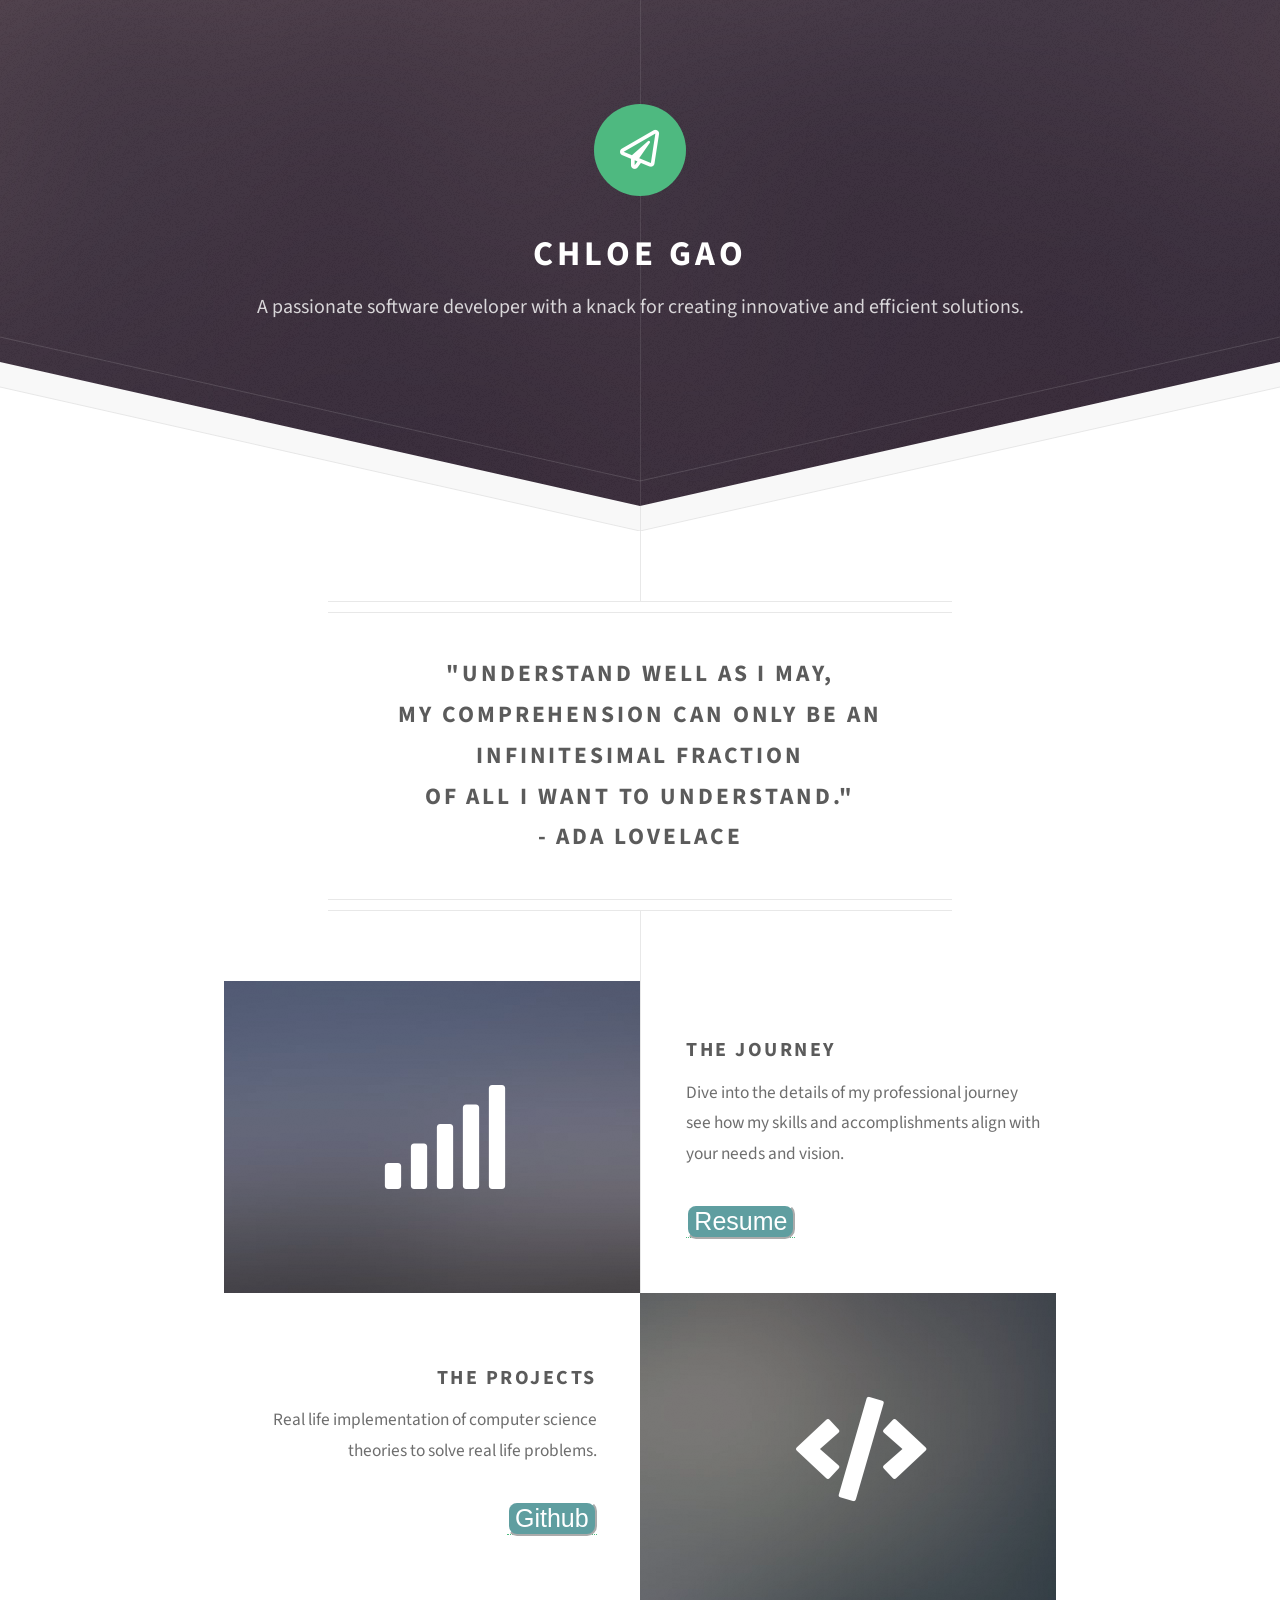
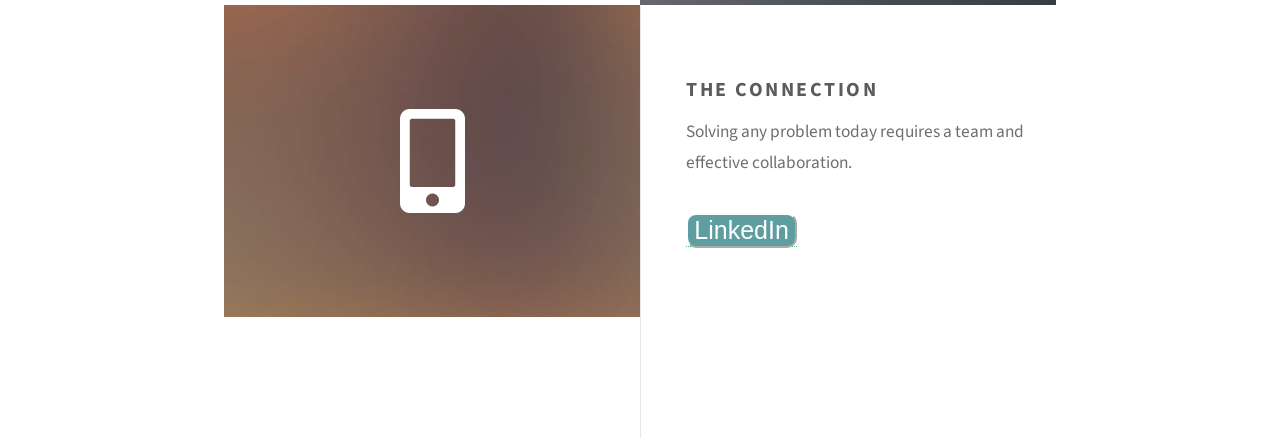
==== commit 0b1ce89a: "reformatting quote" ====
--- a/index.html
+++ b/index.html
@@ -28,7 +28,9 @@
 					<br />
 					my comprehension can only be an infinitesimal fraction
 					<br />
-					of all I want to understand." - Ada Lovelace</h2>
+					of all I want to understand." 
+					<br />
+					- Ada Lovelace</h2>
 					<!--
 					<p>Tellus erat mauris ipsum fermentum<br />
 					etiam vivamus nunc nibh morbi.</p>
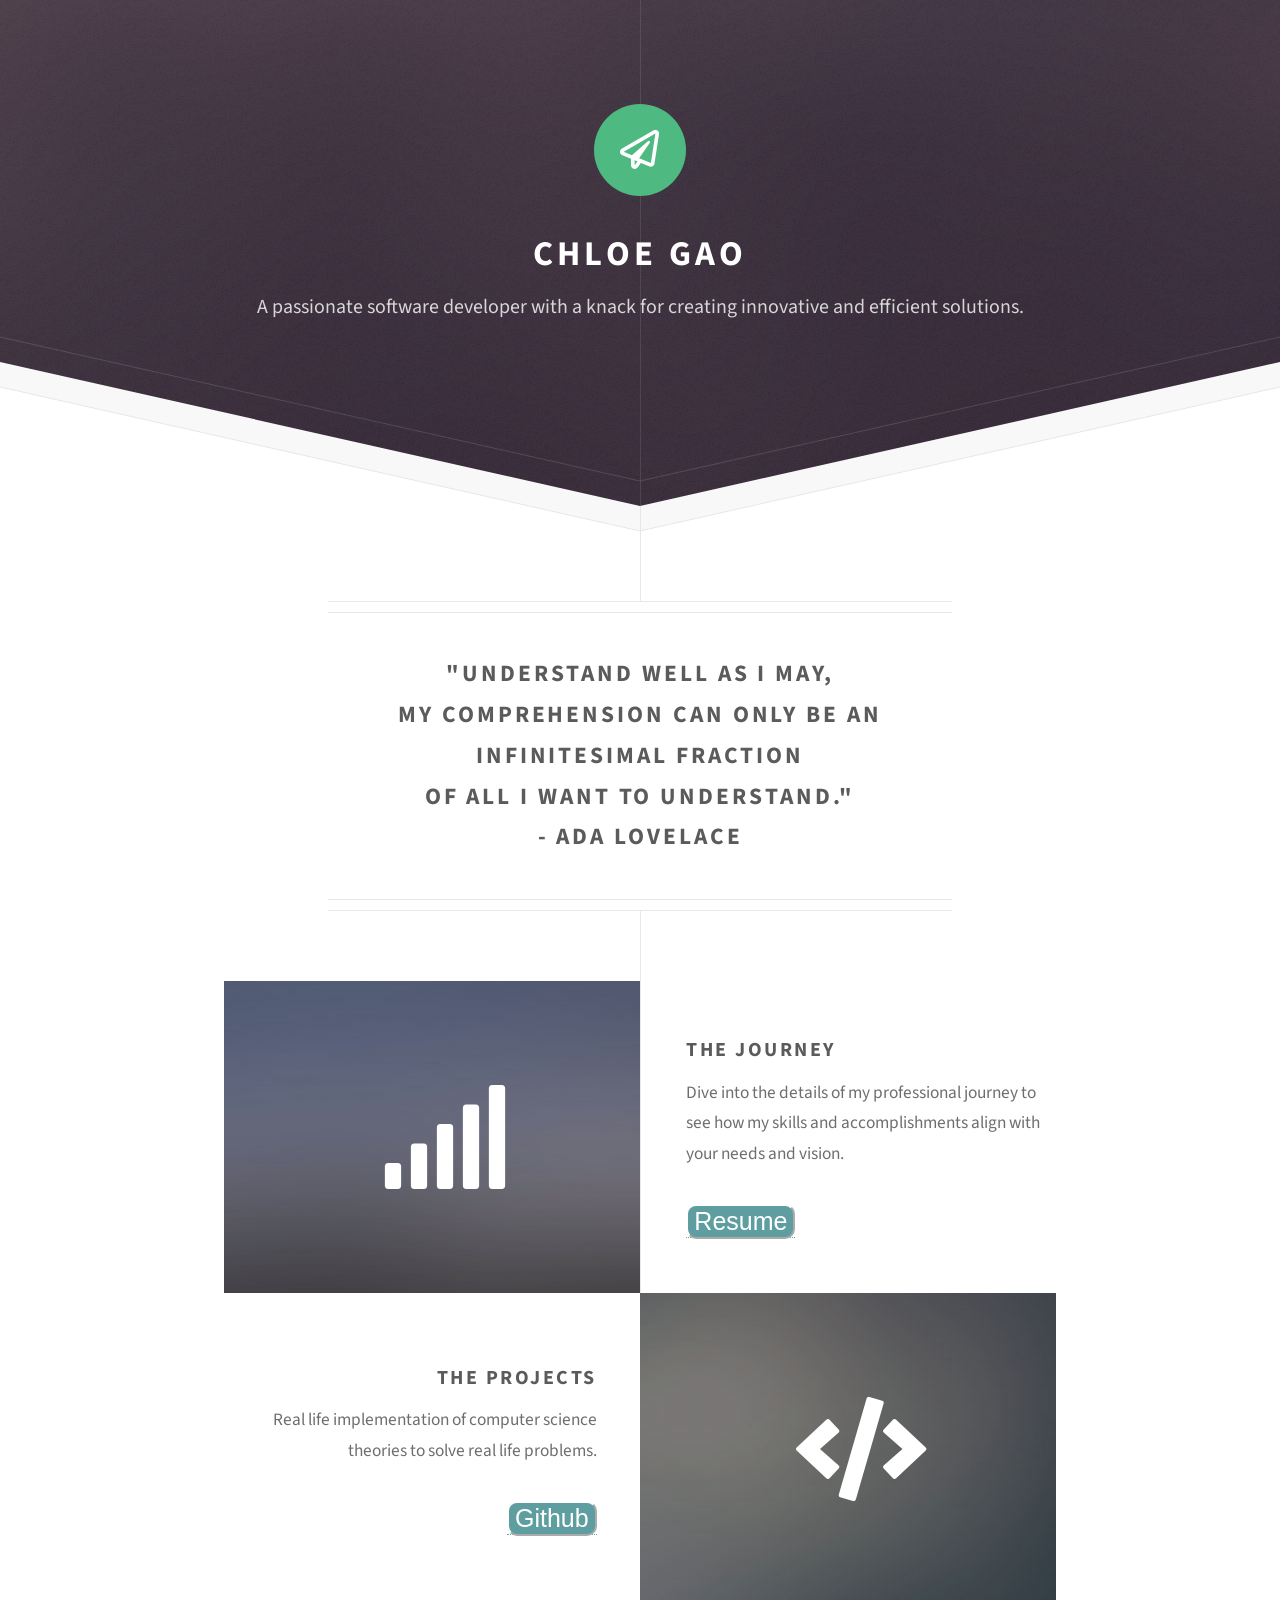
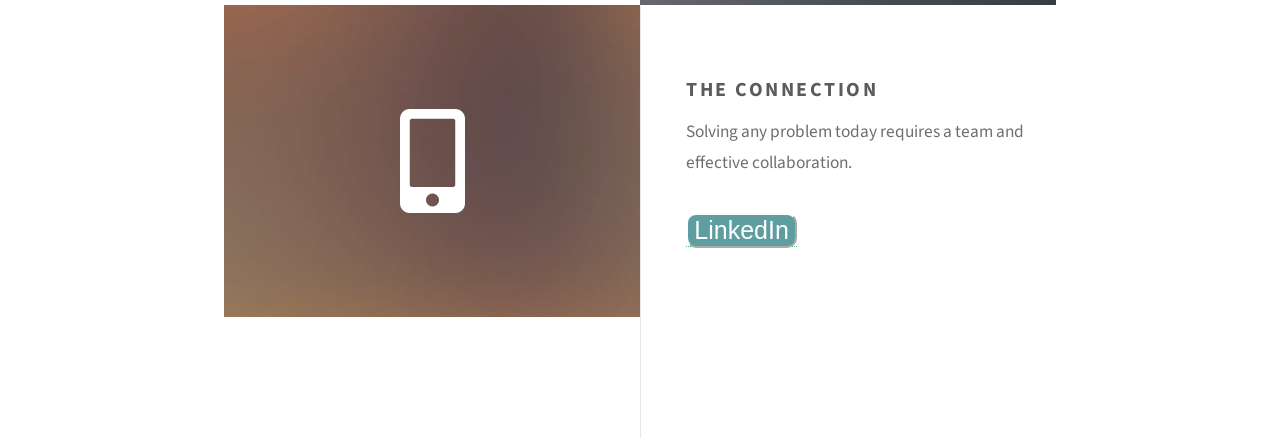
==== commit d184abce: "fix grammer error" ====
--- a/index.html
+++ b/index.html
@@ -42,7 +42,7 @@
 						<a href="https://drive.google.com/file/d/17j7zn8I_ZV57REjLqfAUTAvjJMhZjBzI/view?usp=sharing" class="image icon solid fa-signal"><img src="images/pic01.jpg" alt="" /></a>
 						<div class="content">
 							<h3>The Journey</h3>
-							<p> Dive into the details of my professional journey see how my skills and accomplishments align with your needs and vision.</p>
+							<p> Dive into the details of my professional journey to see how my skills and accomplishments align with your needs and vision.</p>
 							<a href="https://drive.google.com/file/d/17j7zn8I_ZV57REjLqfAUTAvjJMhZjBzI/view?usp=sharing">
 								<button style="font-size: 25px; background-color:cadetblue; color: white; border-radius: 10px; border-color: white;">Resume</button>
 							</a>
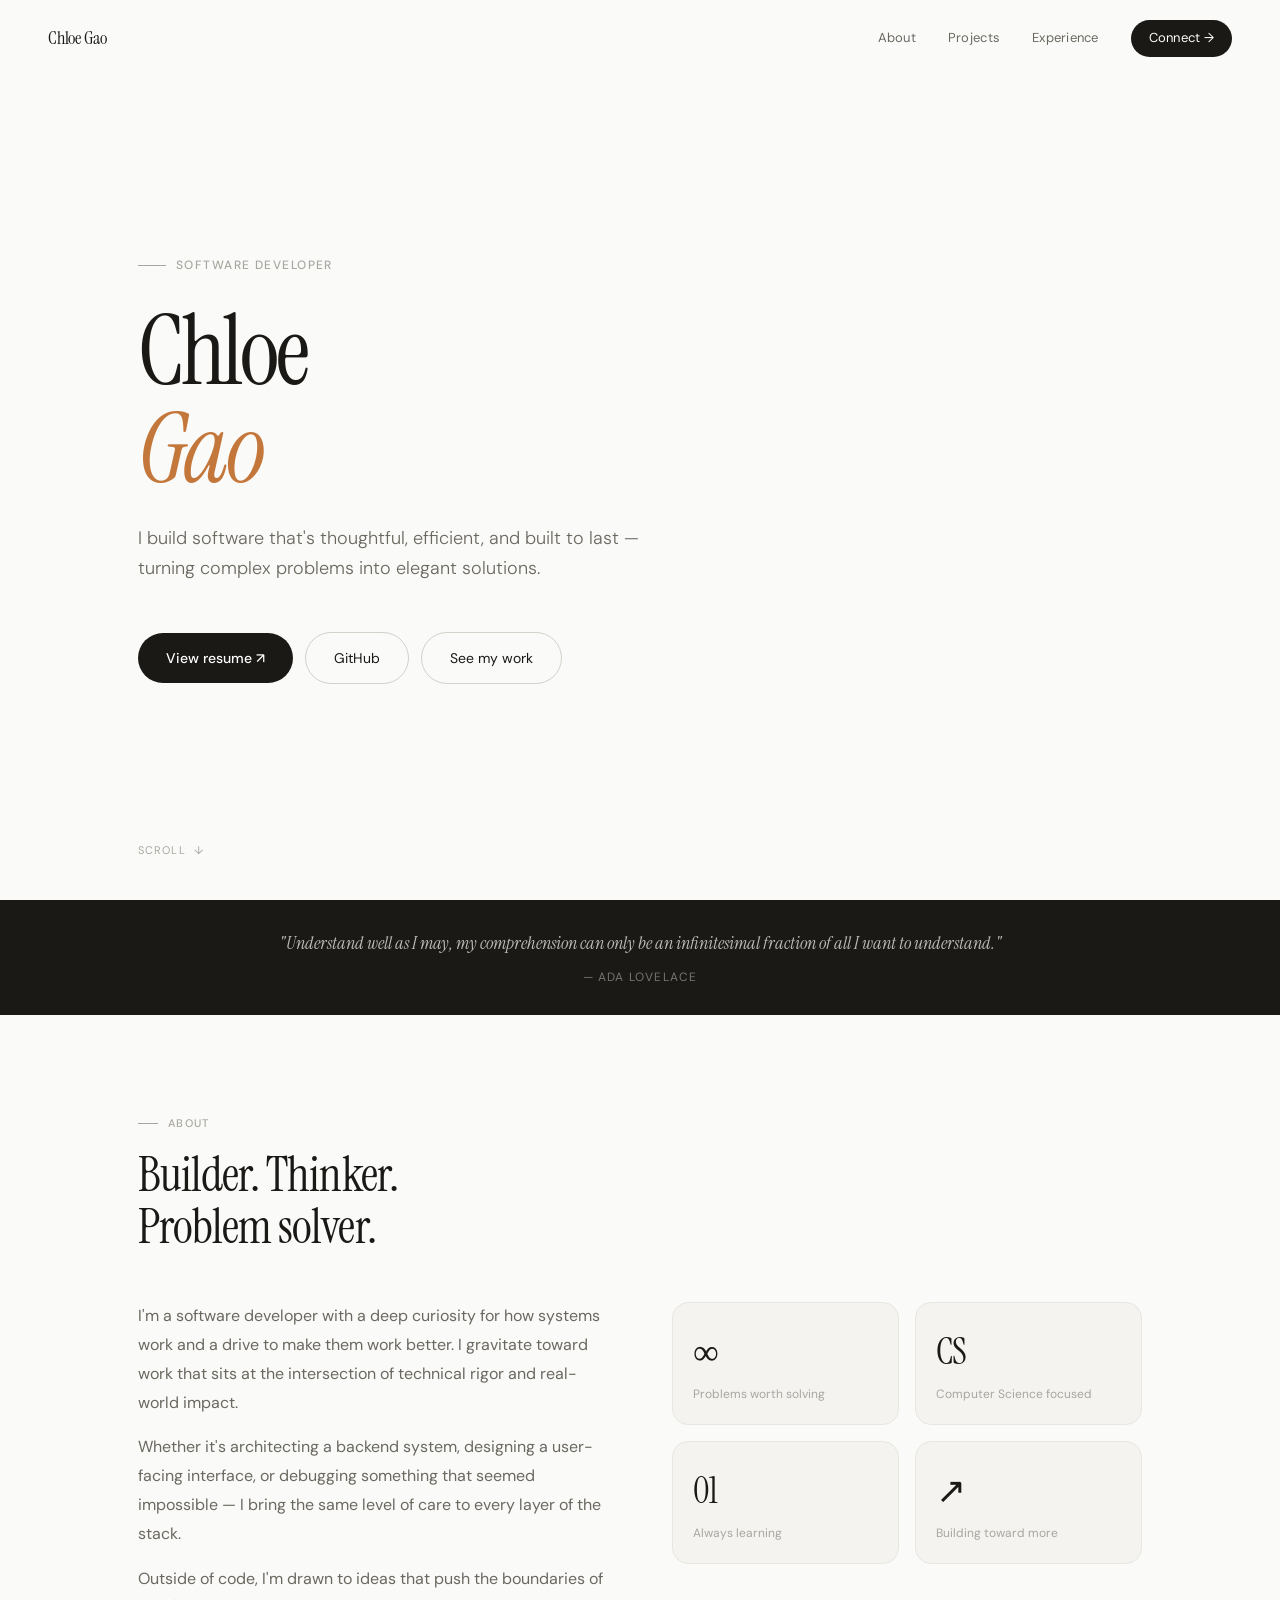
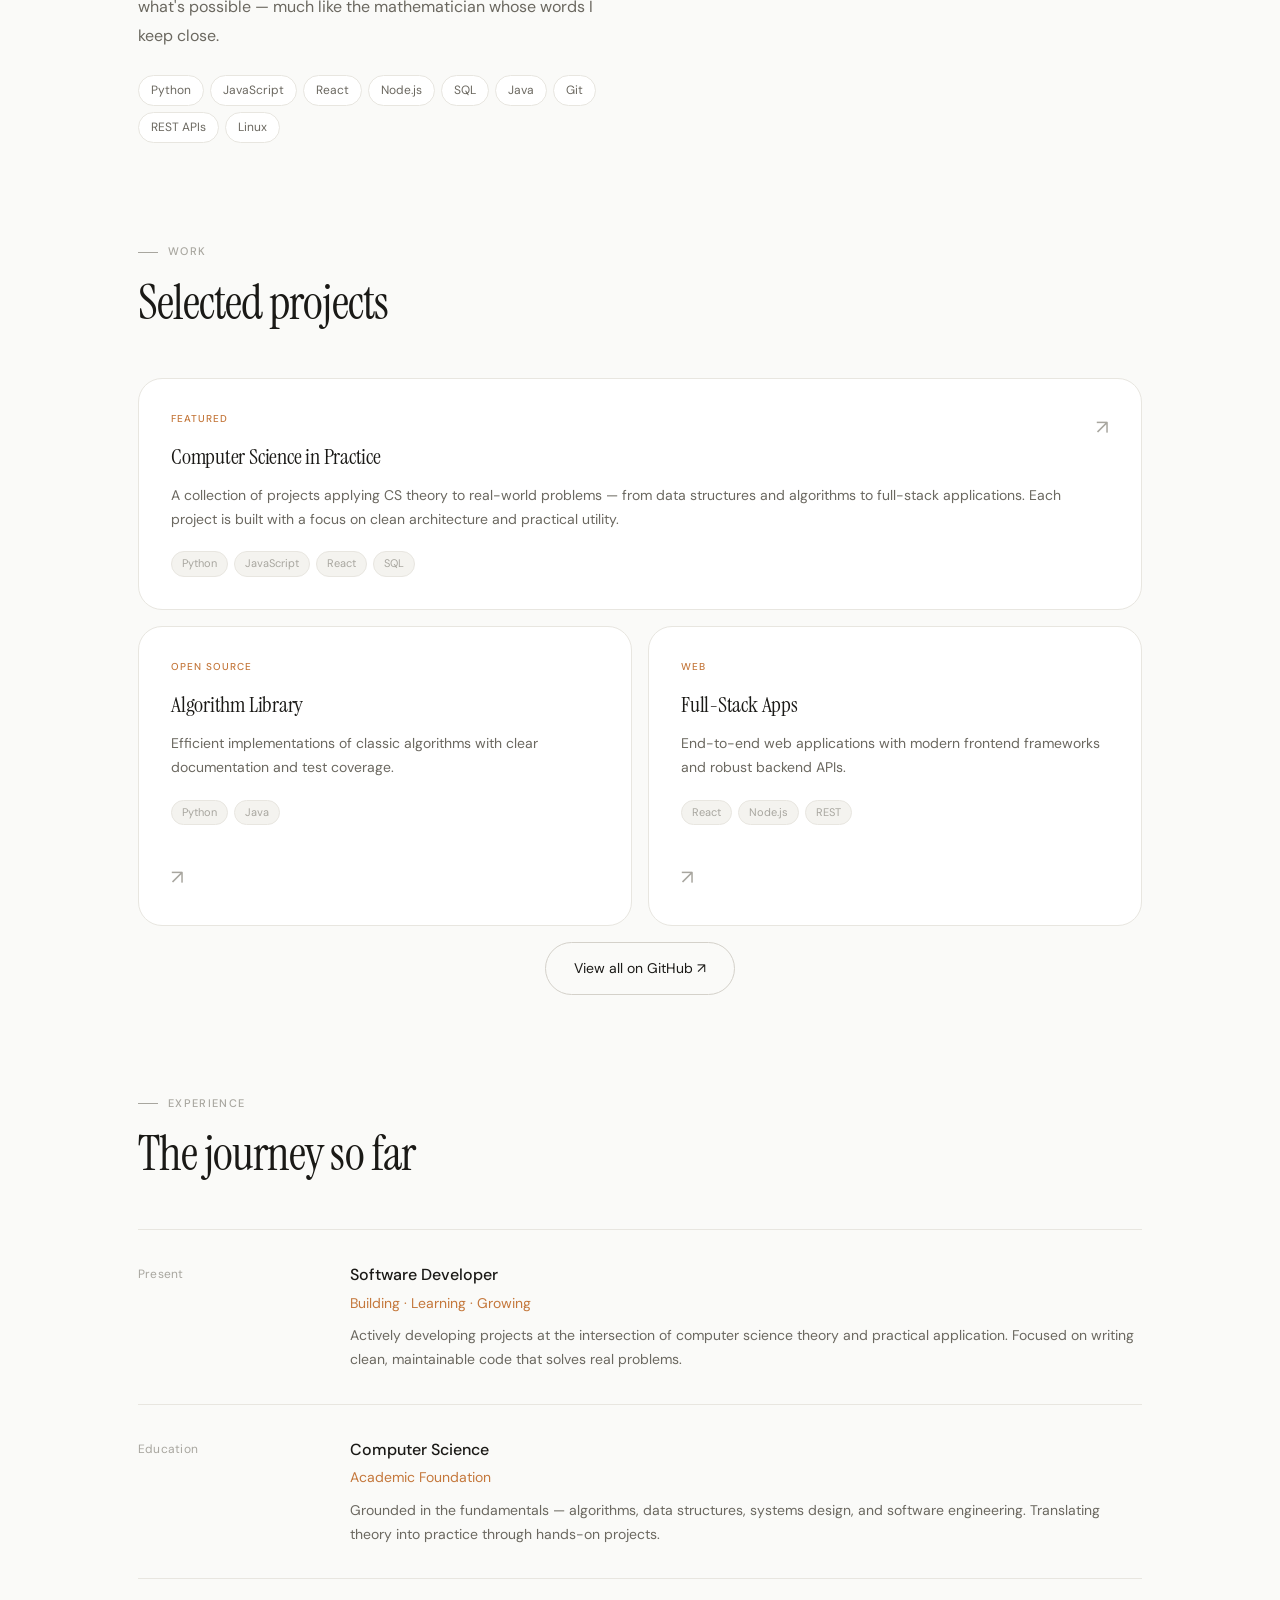
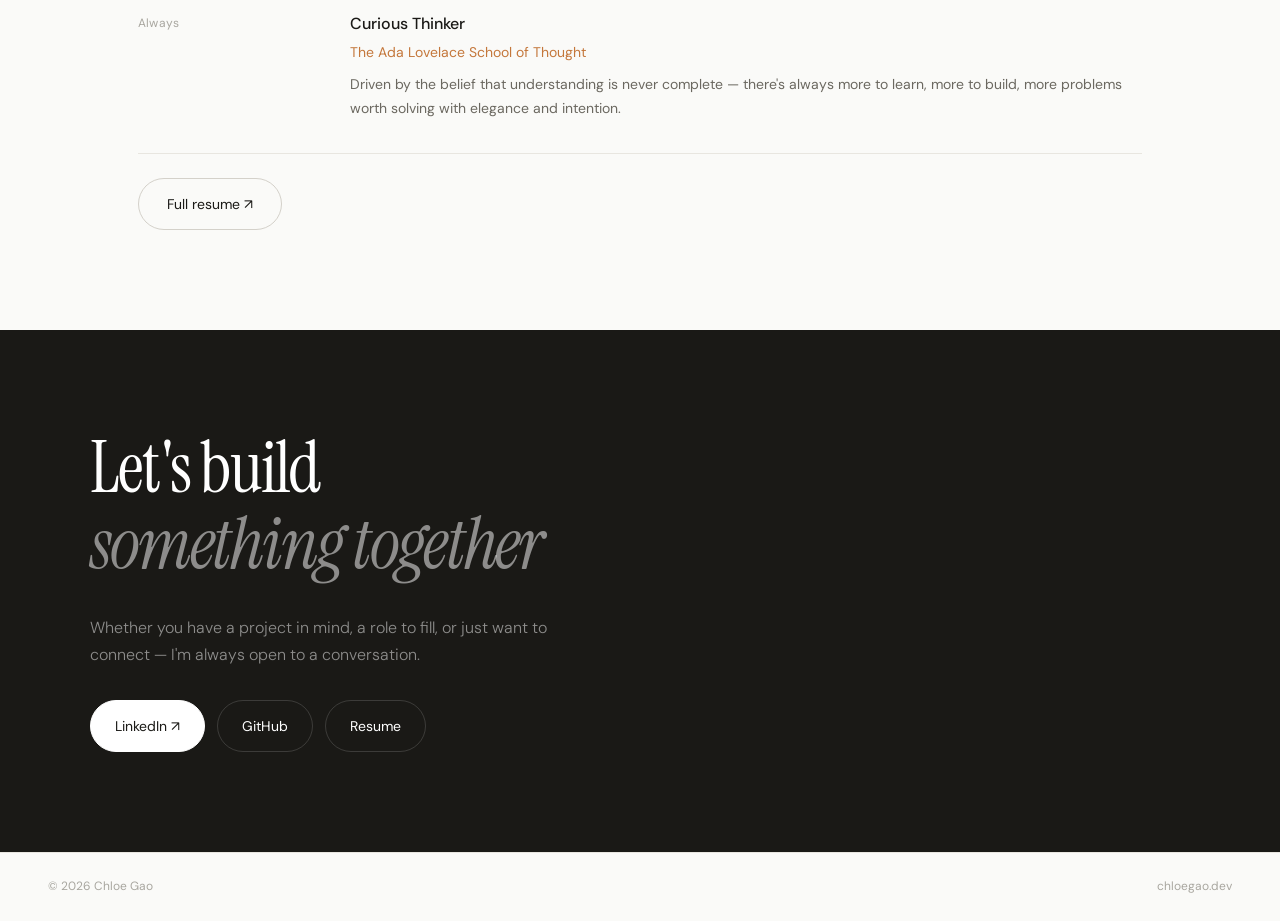
==== commit 0aa5425d: "revamped website" ====
--- a/index.html
+++ b/index.html
@@ -1,136 +1,530 @@
-<!DOCTYPE HTML>
-<!--
-	Directive by HTML5 UP
-	html5up.net | @ajlkn
-	Free for personal and commercial use under the CCA 3.0 license (html5up.net/license)
--->
-<html>
-	<head>
-		<title>Directive by HTML5 UP</title>
-		<meta charset="utf-8" />
-		<meta name="viewport" content="width=device-width, initial-scale=1, user-scalable=no" />
-		<link rel="stylesheet" href="assets/css/main.css" />
-	</head>
-	<body class="is-preload">
-
-		<!-- Header -->
-			<div id="header">
-				<span class="logo icon fa-paper-plane"></span>
-				<h1>Chloe Gao</h1>
-				<p>A passionate software developer with a knack for creating innovative and efficient solutions.</p>
-			</div>
-
-		<!-- Main -->
-			<div id="main">
-
-				<header class="major container medium">
-					<h2>"Understand well as I may,  
-					<br />
-					my comprehension can only be an infinitesimal fraction
-					<br />
-					of all I want to understand." 
-					<br />
-					- Ada Lovelace</h2>
-					<!--
-					<p>Tellus erat mauris ipsum fermentum<br />
-					etiam vivamus nunc nibh morbi.</p>
-					-->
-				</header>
-
-				<div class="box alt container">
-					<section class="feature left">
-						<a href="https://drive.google.com/file/d/17j7zn8I_ZV57REjLqfAUTAvjJMhZjBzI/view?usp=sharing" class="image icon solid fa-signal"><img src="images/pic01.jpg" alt="" /></a>
-						<div class="content">
-							<h3>The Journey</h3>
-							<p> Dive into the details of my professional journey to see how my skills and accomplishments align with your needs and vision.</p>
-							<a href="https://drive.google.com/file/d/17j7zn8I_ZV57REjLqfAUTAvjJMhZjBzI/view?usp=sharing">
-								<button style="font-size: 25px; background-color:cadetblue; color: white; border-radius: 10px; border-color: white;">Resume</button>
-							</a>
-						</div>
-					</section>
-					<section class="feature right">
-						<a href="https://github.com/chgaobt" class="image icon solid fa-code"><img src="images/pic02.jpg" alt="" /></a>
-						<div class="content">
-							<h3>The Projects</h3>
-							<p>Real life implementation of computer science theories to solve real life problems.</p>
-							<a href="https://github.com/chgaobt">
-								<button style="font-size: 25px; background-color:cadetblue; color: white; border-radius: 10px; border-color: white;">Github</button>
-							</a>
-						</div>
-					</section>
-					<section class="feature left">
-						<a href="https://www.linkedin.com/in/chloe-gao-84550a247/" class="image icon solid fa-mobile-alt"><img src="images/pic03.jpg" alt="" /></a>
-						<div class="content">
-							<h3>The Connection</h3>
-							<p>Solving any problem today requires a team and effective collaboration.</p>
-							<a href="https://www.linkedin.com/in/chloe-gao-84550a247/">
-								<button style="font-size: 25px; background-color:cadetblue; color: white; border-radius: 10px; border-color: white;">LinkedIn</button>
-							</a>
-						</div>
-					</section>
-				</div>
-
-				<!-- <footer class="major container medium">
-					<h3>Get shady with science</h3>
-					<p>Vitae natoque dictum etiam semper magnis enim feugiat amet curabitur tempor orci penatibus. Tellus erat mauris ipsum fermentum etiam vivamus.</p>
-					<ul class="actions special">
-						<li><a href="#" class="button">Join our crew</a></li>
-					</ul>
-				</footer> -->
-
-			</div>
-
-		<!-- Footer -->
-			<!-- <div id="footer">
-				<div class="container medium">
-
-					<header class="major last">
-						<h2>Questions or comments?</h2>
-					</header>
-
-					<p>Vitae natoque dictum etiam semper magnis enim feugiat amet curabitur tempor
-					orci penatibus. Tellus erat mauris ipsum fermentum etiam vivamus.</p>
-
-					<form method="post" action="#">
-						<div class="row">
-							<div class="col-6 col-12-mobilep">
-								<input type="text" name="name" placeholder="Name" />
-							</div>
-							<div class="col-6 col-12-mobilep">
-								<input type="email" name="email" placeholder="Email" />
-							</div>
-							<div class="col-12">
-								<textarea name="message" placeholder="Message" rows="6"></textarea>
-							</div>
-							<div class="col-12">
-								<ul class="actions special">
-									<li><input type="submit" value="Send Message" /></li>
-								</ul>
-							</div>
-						</div>
-					</form>
-
-					<ul class="icons">
-						<li><a href="#" class="icon brands fa-twitter"><span class="label">Twitter</span></a></li>
-						<li><a href="#" class="icon brands fa-facebook-f"><span class="label">Facebook</span></a></li>
-						<li><a href="#" class="icon brands fa-instagram"><span class="label">Instagram</span></a></li>
-						<li><a href="#" class="icon brands fa-github"><span class="label">Github</span></a></li>
-						<li><a href="#" class="icon brands fa-dribbble"><span class="label">Dribbble</span></a></li>
-					</ul>
-
-					<ul class="copyright">
-						<li>&copy; Untitled. All rights reserved.</li><li>Design: <a href="http://html5up.net">HTML5 UP</a></li>
-					</ul>
-
-				</div>
-			</div> -->
-
-		<!-- Scripts -->
-			<script src="assets/js/jquery.min.js"></script>
-			<script src="assets/js/browser.min.js"></script>
-			<script src="assets/js/breakpoints.min.js"></script>
-			<script src="assets/js/util.js"></script>
-			<script src="assets/js/main.js"></script>
-
-	</body>
-</html>+<!DOCTYPE html>
+<html lang="en">
+<head>
+<meta charset="UTF-8">
+<meta name="viewport" content="width=device-width, initial-scale=1.0">
+<title>Chloe Gao</title>
+<link rel="preconnect" href="https://fonts.googleapis.com">
+<link href="https://fonts.googleapis.com/css2?family=Instrument+Serif:ital@0;1&family=DM+Sans:ital,opsz,wght@0,9..40,300;0,9..40,400;0,9..40,500;1,9..40,300&display=swap" rel="stylesheet">
+<style>
+*{box-sizing:border-box;margin:0;padding:0}
+:root{
+  --bg:#FAFAF8;
+  --surface:#FFFFFF;
+  --surface2:#F4F3EF;
+  --border:#E8E6E0;
+  --border2:#D4D1CA;
+  --text:#1A1916;
+  --text2:#6B6860;
+  --text3:#A8A69F;
+  --accent:#1A1916;
+  --accent-warm:#C4773B;
+  --green:#2D6A4F;
+  --radius:10px;
+  --radius-lg:16px;
+  --radius-xl:24px;
+}
+html{scroll-behavior:smooth}
+body{
+  font-family:'DM Sans',sans-serif;
+  background:var(--bg);
+  color:var(--text);
+  font-size:15px;
+  line-height:1.6;
+  min-height:100vh;
+}
+
+/* NAV */
+nav{
+  position:fixed;top:0;left:0;right:0;z-index:100;
+  display:flex;align-items:center;justify-content:space-between;
+  padding:20px 48px;
+  background:rgba(250,250,248,0.85);
+  backdrop-filter:blur(12px);
+  border-bottom:1px solid transparent;
+  transition:border-color 0.3s;
+}
+nav.scrolled{border-bottom-color:var(--border)}
+.nav-logo{
+  font-family:'Instrument Serif',serif;
+  font-size:18px;
+  color:var(--text);
+  text-decoration:none;
+  letter-spacing:-0.01em;
+}
+.nav-links{display:flex;gap:32px;align-items:center}
+.nav-links a{
+  font-size:13px;color:var(--text2);text-decoration:none;
+  letter-spacing:0.02em;transition:color 0.2s;
+}
+.nav-links a:hover{color:var(--text)}
+.nav-cta{
+  background:var(--text);color:#fff!important;
+  padding:8px 18px;border-radius:99px;
+  font-size:13px!important;transition:opacity 0.2s!important;
+}
+.nav-cta:hover{opacity:0.8!important}
+
+/* HERO */
+.hero{
+  min-height:100vh;
+  display:flex;flex-direction:column;justify-content:center;
+  padding:120px 48px 80px;
+  max-width:1100px;margin:0 auto;
+  position:relative;
+}
+.hero-eyebrow{
+  font-size:12px;font-weight:500;color:var(--text3);
+  letter-spacing:0.12em;text-transform:uppercase;
+  margin-bottom:28px;display:flex;align-items:center;gap:10px;
+}
+.hero-eyebrow::before{content:'';width:28px;height:1px;background:var(--text3)}
+.hero-name{
+  font-family:'Instrument Serif',serif;
+  font-size:clamp(52px,8vw,96px);
+  font-weight:400;
+  line-height:1.02;
+  letter-spacing:-0.03em;
+  color:var(--text);
+  margin-bottom:24px;
+}
+.hero-name em{font-style:italic;color:var(--accent-warm)}
+.hero-desc{
+  font-size:18px;font-weight:300;color:var(--text2);
+  max-width:540px;line-height:1.7;margin-bottom:48px;
+}
+.hero-actions{display:flex;gap:12px;flex-wrap:wrap;align-items:center}
+.btn-primary{
+  display:inline-flex;align-items:center;gap:8px;
+  background:var(--text);color:#fff;
+  padding:14px 28px;border-radius:99px;
+  font-size:14px;font-weight:500;text-decoration:none;
+  transition:opacity 0.2s,transform 0.2s;
+}
+.btn-primary:hover{opacity:0.85;transform:translateY(-1px)}
+.btn-secondary{
+  display:inline-flex;align-items:center;gap:8px;
+  background:transparent;color:var(--text);
+  padding:14px 28px;border-radius:99px;
+  font-size:14px;font-weight:400;text-decoration:none;
+  border:1px solid var(--border2);
+  transition:background 0.2s,border-color 0.2s;
+}
+.btn-secondary:hover{background:var(--surface2);border-color:var(--border)}
+.hero-scroll{
+  position:absolute;bottom:40px;left:48px;
+  font-size:11px;color:var(--text3);letter-spacing:0.1em;text-transform:uppercase;
+  display:flex;align-items:center;gap:8px;
+}
+.hero-scroll::after{content:'↓';animation:bounce 2s infinite}
+@keyframes bounce{0%,100%{transform:translateY(0)}50%{transform:translateY(4px)}}
+
+/* QUOTE STRIP */
+.quote-strip{
+  background:var(--text);color:#fff;
+  padding:28px 48px;
+  overflow:hidden;
+}
+.quote-inner{
+  font-family:'Instrument Serif',serif;
+  font-size:clamp(14px,2vw,18px);
+  font-style:italic;
+  color:rgba(255,255,255,0.7);
+  max-width:800px;margin:0 auto;
+  text-align:center;
+  line-height:1.7;
+}
+.quote-inner cite{
+  display:block;margin-top:8px;
+  font-style:normal;font-size:12px;
+  color:rgba(255,255,255,0.4);
+  letter-spacing:0.1em;text-transform:uppercase;
+  font-family:'DM Sans',sans-serif;
+}
+
+/* SECTION BASE */
+section{padding:100px 48px;max-width:1100px;margin:0 auto}
+.section-label{
+  font-size:11px;font-weight:500;color:var(--text3);
+  letter-spacing:0.12em;text-transform:uppercase;
+  margin-bottom:16px;display:flex;align-items:center;gap:10px;
+}
+.section-label::before{content:'';width:20px;height:1px;background:var(--text3)}
+.section-title{
+  font-family:'Instrument Serif',serif;
+  font-size:clamp(32px,4vw,48px);
+  font-weight:400;letter-spacing:-0.02em;
+  line-height:1.1;margin-bottom:48px;
+  color:var(--text);
+}
+
+/* ABOUT */
+.about-grid{display:grid;grid-template-columns:1fr 1fr;gap:64px;align-items:start}
+.about-text p{font-size:16px;color:var(--text2);line-height:1.8;margin-bottom:16px}
+.about-text p:last-child{margin-bottom:0}
+.about-stats{display:grid;grid-template-columns:1fr 1fr;gap:16px}
+.stat-box{
+  background:var(--surface2);border:1px solid var(--border);
+  border-radius:var(--radius-lg);padding:20px;
+}
+.stat-box-num{
+  font-family:'Instrument Serif',serif;
+  font-size:36px;letter-spacing:-0.02em;color:var(--text);
+}
+.stat-box-label{font-size:12px;color:var(--text3);margin-top:4px}
+.skills-list{margin-top:24px;display:flex;flex-wrap:wrap;gap:6px}
+.skill-tag{
+  font-size:12px;padding:5px 12px;
+  background:var(--surface);border:1px solid var(--border);
+  border-radius:99px;color:var(--text2);
+  transition:border-color 0.2s,color 0.2s;
+}
+.skill-tag:hover{border-color:var(--border2);color:var(--text)}
+
+/* PROJECTS */
+.projects-grid{display:grid;grid-template-columns:1fr 1fr;gap:16px}
+.project-card{
+  background:var(--surface);border:1px solid var(--border);
+  border-radius:var(--radius-xl);padding:32px;
+  text-decoration:none;color:inherit;
+  transition:border-color 0.2s,transform 0.2s,box-shadow 0.2s;
+  display:block;position:relative;overflow:hidden;
+}
+.project-card::before{
+  content:'';position:absolute;inset:0;
+  background:linear-gradient(135deg,rgba(196,119,59,0.04),transparent);
+  opacity:0;transition:opacity 0.3s;
+}
+.project-card:hover{
+  border-color:var(--border2);
+  transform:translateY(-2px);
+  box-shadow:0 8px 32px rgba(0,0,0,0.06);
+}
+.project-card:hover::before{opacity:1}
+.project-card.featured{
+  grid-column:span 2;
+  display:grid;grid-template-columns:1fr auto;align-items:start;gap:32px;
+}
+.project-tag{
+  font-size:10px;font-weight:500;color:var(--accent-warm);
+  letter-spacing:0.1em;text-transform:uppercase;margin-bottom:12px;
+}
+.project-title{
+  font-family:'Instrument Serif',serif;
+  font-size:22px;letter-spacing:-0.01em;
+  color:var(--text);margin-bottom:10px;
+}
+.project-desc{font-size:14px;color:var(--text2);line-height:1.7;margin-bottom:20px}
+.project-tech{display:flex;gap:6px;flex-wrap:wrap}
+.tech-chip{
+  font-size:11px;padding:3px 10px;
+  background:var(--surface2);border:1px solid var(--border);
+  border-radius:99px;color:var(--text3);
+}
+.project-arrow{
+  font-size:20px;color:var(--text3);align-self:flex-start;
+  transition:transform 0.2s,color 0.2s;
+}
+.project-card:hover .project-arrow{transform:translate(2px,-2px);color:var(--text)}
+
+/* EXPERIENCE */
+.exp-list{display:flex;flex-direction:column;gap:0}
+.exp-item{
+  display:grid;grid-template-columns:180px 1fr;gap:32px;
+  padding:32px 0;border-bottom:1px solid var(--border);
+}
+.exp-item:first-child{border-top:1px solid var(--border)}
+.exp-period{font-size:12px;color:var(--text3);padding-top:3px;letter-spacing:0.02em}
+.exp-role{font-size:16px;font-weight:500;color:var(--text);margin-bottom:4px}
+.exp-company{font-size:14px;color:var(--accent-warm);margin-bottom:10px}
+.exp-desc{font-size:14px;color:var(--text2);line-height:1.7}
+
+/* CONNECT */
+.connect-section{
+  padding:100px 48px;
+  background:var(--text);
+  color:#fff;
+}
+.connect-inner{max-width:1100px;margin:0 auto}
+.connect-title{
+  font-family:'Instrument Serif',serif;
+  font-size:clamp(40px,6vw,72px);
+  font-weight:400;letter-spacing:-0.03em;
+  line-height:1.05;margin-bottom:32px;
+}
+.connect-title em{font-style:italic;color:rgba(255,255,255,0.5)}
+.connect-links{display:flex;gap:12px;flex-wrap:wrap}
+.connect-link{
+  display:inline-flex;align-items:center;gap:8px;
+  padding:14px 24px;border-radius:99px;
+  font-size:14px;text-decoration:none;
+  transition:all 0.2s;border:1px solid rgba(255,255,255,0.15);
+  color:#fff;
+}
+.connect-link:hover{background:rgba(255,255,255,0.1);border-color:rgba(255,255,255,0.3)}
+.connect-link.primary{background:#fff;color:var(--text)!important;border-color:#fff}
+.connect-link.primary:hover{opacity:0.9;background:#fff}
+
+/* FOOTER */
+footer{
+  padding:24px 48px;
+  display:flex;justify-content:space-between;align-items:center;
+  border-top:1px solid var(--border);
+  font-size:12px;color:var(--text3);
+}
+
+/* FADE IN */
+.fade-in{opacity:0;transform:translateY(20px);transition:opacity 0.6s ease,transform 0.6s ease}
+.fade-in.visible{opacity:1;transform:translateY(0)}
+
+/* RESPONSIVE */
+@media(max-width:768px){
+  nav{padding:16px 24px}
+  .hero,.section-base{padding-left:24px;padding-right:24px}
+  section{padding:64px 24px}
+  .hero-name{font-size:48px}
+  .about-grid,.projects-grid{grid-template-columns:1fr}
+  .project-card.featured{grid-column:span 1;grid-template-columns:1fr}
+  .exp-item{grid-template-columns:1fr;gap:4px}
+  .connect-section{padding:64px 24px}
+  footer{padding:20px 24px;flex-direction:column;gap:8px;text-align:center}
+  .quote-strip{padding:24px}
+}
+</style>
+</head>
+<body>
+
+<!-- NAV -->
+<nav id="nav">
+  <a href="#" class="nav-logo">Chloe Gao</a>
+  <div class="nav-links">
+    <a href="#about">About</a>
+    <a href="#projects">Projects</a>
+    <a href="#experience">Experience</a>
+    <a href="https://www.linkedin.com/in/chloe-gao-84550a247/" target="_blank" class="nav-cta">Connect →</a>
+  </div>
+</nav>
+
+<!-- HERO -->
+<div class="hero">
+  <div class="hero-eyebrow">Software Developer</div>
+  <h1 class="hero-name">
+    Chloe<br>
+    <em>Gao</em>
+  </h1>
+  <p class="hero-desc">
+    I build software that's thoughtful, efficient, and built to last — 
+    turning complex problems into elegant solutions.
+  </p>
+  <div class="hero-actions">
+    <a href="https://drive.google.com/file/d/17j7zn8I_ZV57REjLqfAUTAvjJMhZjBzI/view?usp=sharing" target="_blank" class="btn-primary">View resume ↗</a>
+    <a href="https://github.com/chgaobt" target="_blank" class="btn-secondary">GitHub</a>
+    <a href="#projects" class="btn-secondary">See my work</a>
+  </div>
+  <div class="hero-scroll">Scroll</div>
+</div>
+
+<!-- QUOTE -->
+<div class="quote-strip">
+  <div class="quote-inner">
+    "Understand well as I may, my comprehension can only be an infinitesimal fraction of all I want to understand."
+    <cite>— Ada Lovelace</cite>
+  </div>
+</div>
+
+<!-- ABOUT -->
+<section id="about">
+  <div class="section-label">About</div>
+  <h2 class="section-title">Builder. Thinker.<br>Problem solver.</h2>
+  <div class="about-grid fade-in">
+    <div class="about-text">
+      <p>
+        I'm a software developer with a deep curiosity for how systems work and a drive to make them work better. 
+        I gravitate toward work that sits at the intersection of technical rigor and real-world impact.
+      </p>
+      <p>
+        Whether it's architecting a backend system, designing a user-facing interface, or debugging something 
+        that seemed impossible — I bring the same level of care to every layer of the stack.
+      </p>
+      <p>
+        Outside of code, I'm drawn to ideas that push the boundaries of what's possible — much like 
+        the mathematician whose words I keep close.
+      </p>
+      <div class="skills-list">
+        <span class="skill-tag">Python</span>
+        <span class="skill-tag">JavaScript</span>
+        <span class="skill-tag">React</span>
+        <span class="skill-tag">Node.js</span>
+        <span class="skill-tag">SQL</span>
+        <span class="skill-tag">Java</span>
+        <span class="skill-tag">Git</span>
+        <span class="skill-tag">REST APIs</span>
+        <span class="skill-tag">Linux</span>
+      </div>
+    </div>
+    <div>
+      <div class="about-stats">
+        <div class="stat-box">
+          <div class="stat-box-num">∞</div>
+          <div class="stat-box-label">Problems worth solving</div>
+        </div>
+        <div class="stat-box">
+          <div class="stat-box-num">CS</div>
+          <div class="stat-box-label">Computer Science focused</div>
+        </div>
+        <div class="stat-box">
+          <div class="stat-box-num">01</div>
+          <div class="stat-box-label">Always learning</div>
+        </div>
+        <div class="stat-box">
+          <div class="stat-box-num">↗</div>
+          <div class="stat-box-label">Building toward more</div>
+        </div>
+      </div>
+    </div>
+  </div>
+</section>
+
+<!-- PROJECTS -->
+<section id="projects" style="padding-top:0">
+  <div class="section-label">Work</div>
+  <h2 class="section-title">Selected projects</h2>
+  <div class="projects-grid fade-in">
+
+    <a href="https://github.com/chgaobt" target="_blank" class="project-card featured">
+      <div>
+        <div class="project-tag">Featured</div>
+        <div class="project-title">Computer Science in Practice</div>
+        <p class="project-desc">
+          A collection of projects applying CS theory to real-world problems — 
+          from data structures and algorithms to full-stack applications. 
+          Each project is built with a focus on clean architecture and practical utility.
+        </p>
+        <div class="project-tech">
+          <span class="tech-chip">Python</span>
+          <span class="tech-chip">JavaScript</span>
+          <span class="tech-chip">React</span>
+          <span class="tech-chip">SQL</span>
+        </div>
+      </div>
+      <div class="project-arrow">↗</div>
+    </a>
+
+    <a href="https://github.com/chgaobt" target="_blank" class="project-card">
+      <div class="project-tag">Open source</div>
+      <div class="project-title">Algorithm Library</div>
+      <p class="project-desc">Efficient implementations of classic algorithms with clear documentation and test coverage.</p>
+      <div class="project-tech">
+        <span class="tech-chip">Python</span>
+        <span class="tech-chip">Java</span>
+      </div>
+      <br>
+      <div class="project-arrow" style="margin-top:12px">↗</div>
+    </a>
+
+    <a href="https://github.com/chgaobt" target="_blank" class="project-card">
+      <div class="project-tag">Web</div>
+      <div class="project-title">Full-Stack Apps</div>
+      <p class="project-desc">End-to-end web applications with modern frontend frameworks and robust backend APIs.</p>
+      <div class="project-tech">
+        <span class="tech-chip">React</span>
+        <span class="tech-chip">Node.js</span>
+        <span class="tech-chip">REST</span>
+      </div>
+      <br>
+      <div class="project-arrow" style="margin-top:12px">↗</div>
+    </a>
+
+  </div>
+  <div style="margin-top:16px;text-align:center">
+    <a href="https://github.com/chgaobt" target="_blank" class="btn-secondary" style="display:inline-flex">
+      View all on GitHub ↗
+    </a>
+  </div>
+</section>
+
+<!-- EXPERIENCE -->
+<section id="experience" style="padding-top:0">
+  <div class="section-label">Experience</div>
+  <h2 class="section-title">The journey so far</h2>
+  <div class="exp-list fade-in">
+    <div class="exp-item">
+      <div class="exp-period">Present</div>
+      <div>
+        <div class="exp-role">Software Developer</div>
+        <div class="exp-company">Building · Learning · Growing</div>
+        <div class="exp-desc">
+          Actively developing projects at the intersection of computer science theory and practical application. 
+          Focused on writing clean, maintainable code that solves real problems.
+        </div>
+      </div>
+    </div>
+    <div class="exp-item">
+      <div class="exp-period">Education</div>
+      <div>
+        <div class="exp-role">Computer Science</div>
+        <div class="exp-company">Academic Foundation</div>
+        <div class="exp-desc">
+          Grounded in the fundamentals — algorithms, data structures, systems design, and software engineering. 
+          Translating theory into practice through hands-on projects.
+        </div>
+      </div>
+    </div>
+    <div class="exp-item">
+      <div class="exp-period">Always</div>
+      <div>
+        <div class="exp-role">Curious Thinker</div>
+        <div class="exp-company">The Ada Lovelace School of Thought</div>
+        <div class="exp-desc">
+          Driven by the belief that understanding is never complete — there's always more to learn, 
+          more to build, more problems worth solving with elegance and intention.
+        </div>
+      </div>
+    </div>
+  </div>
+
+  <div style="margin-top:24px">
+    <a href="https://drive.google.com/file/d/17j7zn8I_ZV57REjLqfAUTAvjJMhZjBzI/view?usp=sharing" target="_blank" class="btn-secondary" style="display:inline-flex">
+      Full resume ↗
+    </a>
+  </div>
+</section>
+
+<!-- CONNECT -->
+<div class="connect-section">
+  <div class="connect-inner">
+    <h2 class="connect-title">
+      Let's build<br>
+      <em>something together</em>
+    </h2>
+    <p style="font-size:16px;color:rgba(255,255,255,0.5);margin-bottom:32px;max-width:480px;font-weight:300;line-height:1.7">
+      Whether you have a project in mind, a role to fill, or just want to connect — I'm always open to a conversation.
+    </p>
+    <div class="connect-links">
+      <a href="https://www.linkedin.com/in/chloe-gao-84550a247/" target="_blank" class="connect-link primary">LinkedIn ↗</a>
+      <a href="https://github.com/chgaobt" target="_blank" class="connect-link">GitHub</a>
+      <a href="https://drive.google.com/file/d/17j7zn8I_ZV57REjLqfAUTAvjJMhZjBzI/view?usp=sharing" target="_blank" class="connect-link">Resume</a>
+    </div>
+  </div>
+</div>
+
+<!-- FOOTER -->
+<footer>
+  <span>© 2026 Chloe Gao</span>
+  <span>chloegao.dev</span>
+</footer>
+
+<script>
+// Scroll nav border
+window.addEventListener('scroll',()=>{
+  document.getElementById('nav').classList.toggle('scrolled',window.scrollY>40);
+});
+
+// Fade in on scroll
+const observer=new IntersectionObserver((entries)=>{
+  entries.forEach(e=>{if(e.isIntersecting){e.target.classList.add('visible');}});
+},{threshold:0.1});
+document.querySelectorAll('.fade-in').forEach(el=>observer.observe(el));
+</script>
+</body>
+</html>
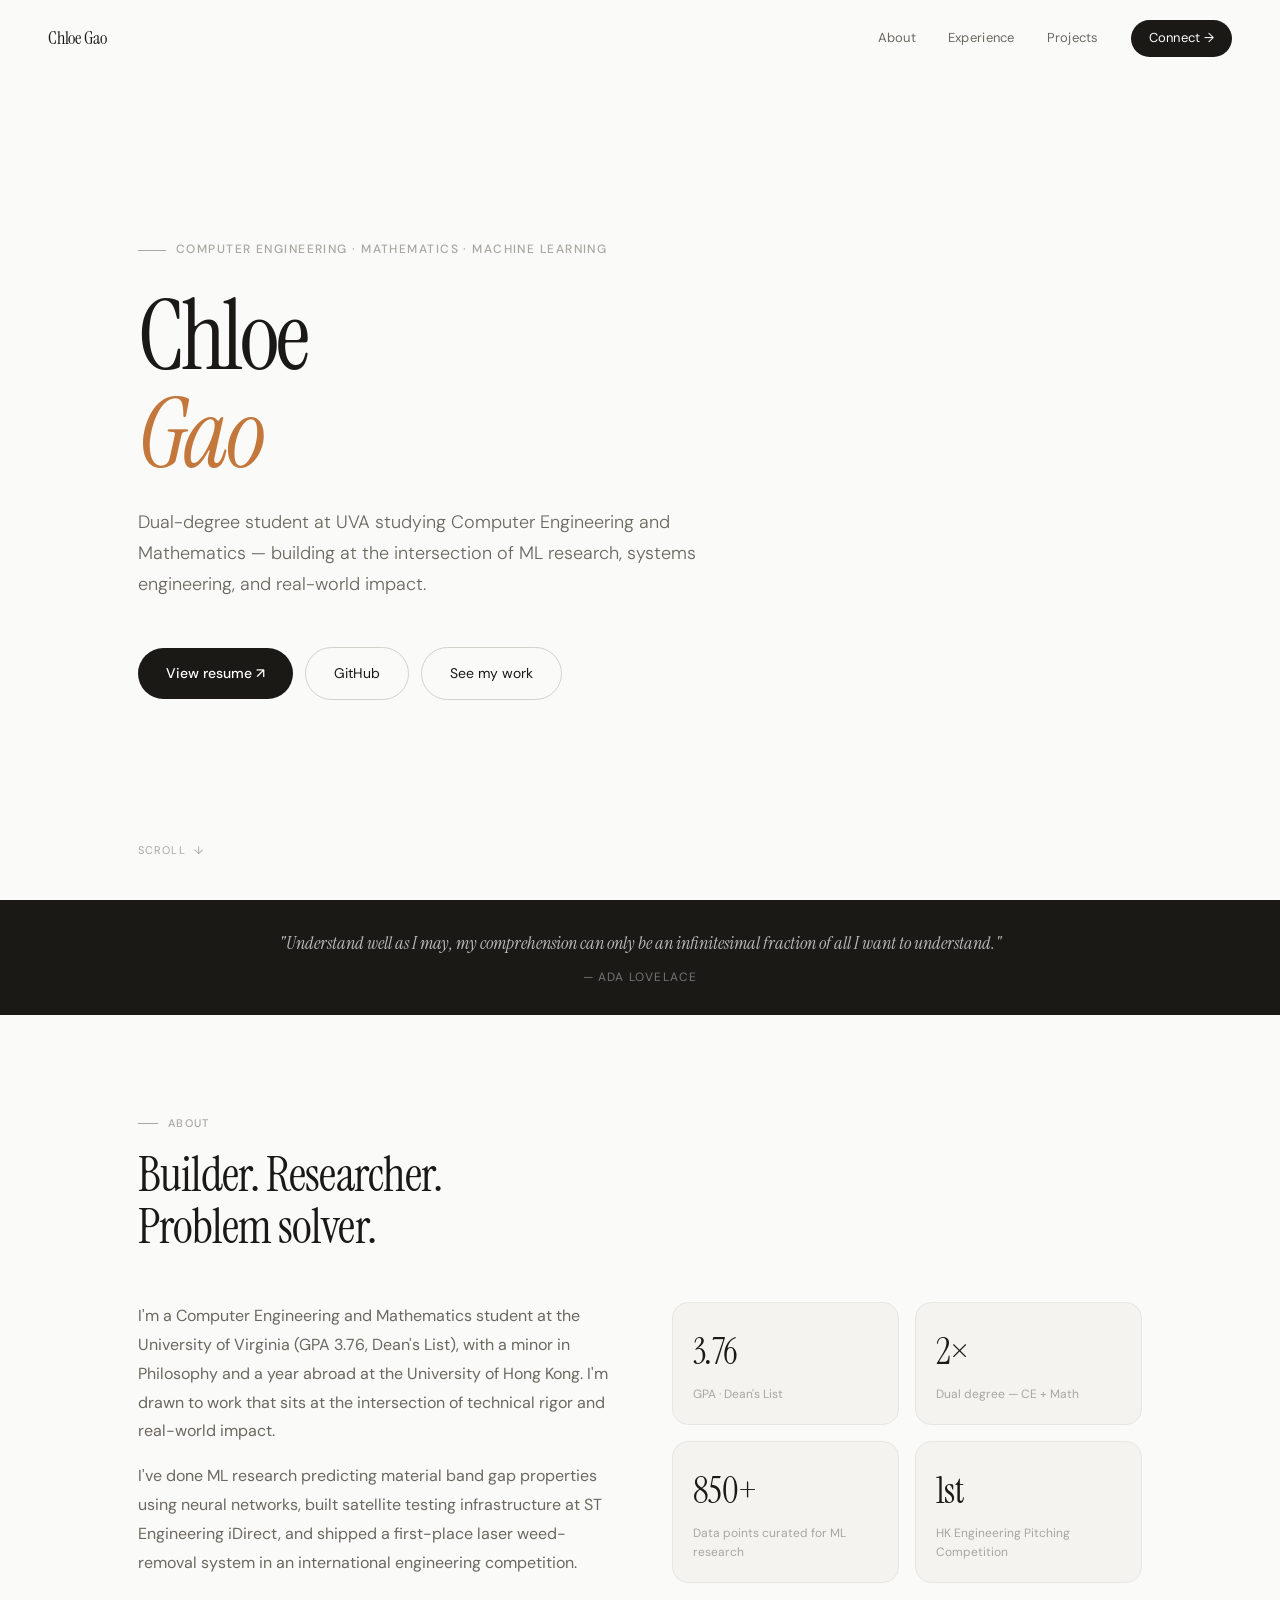
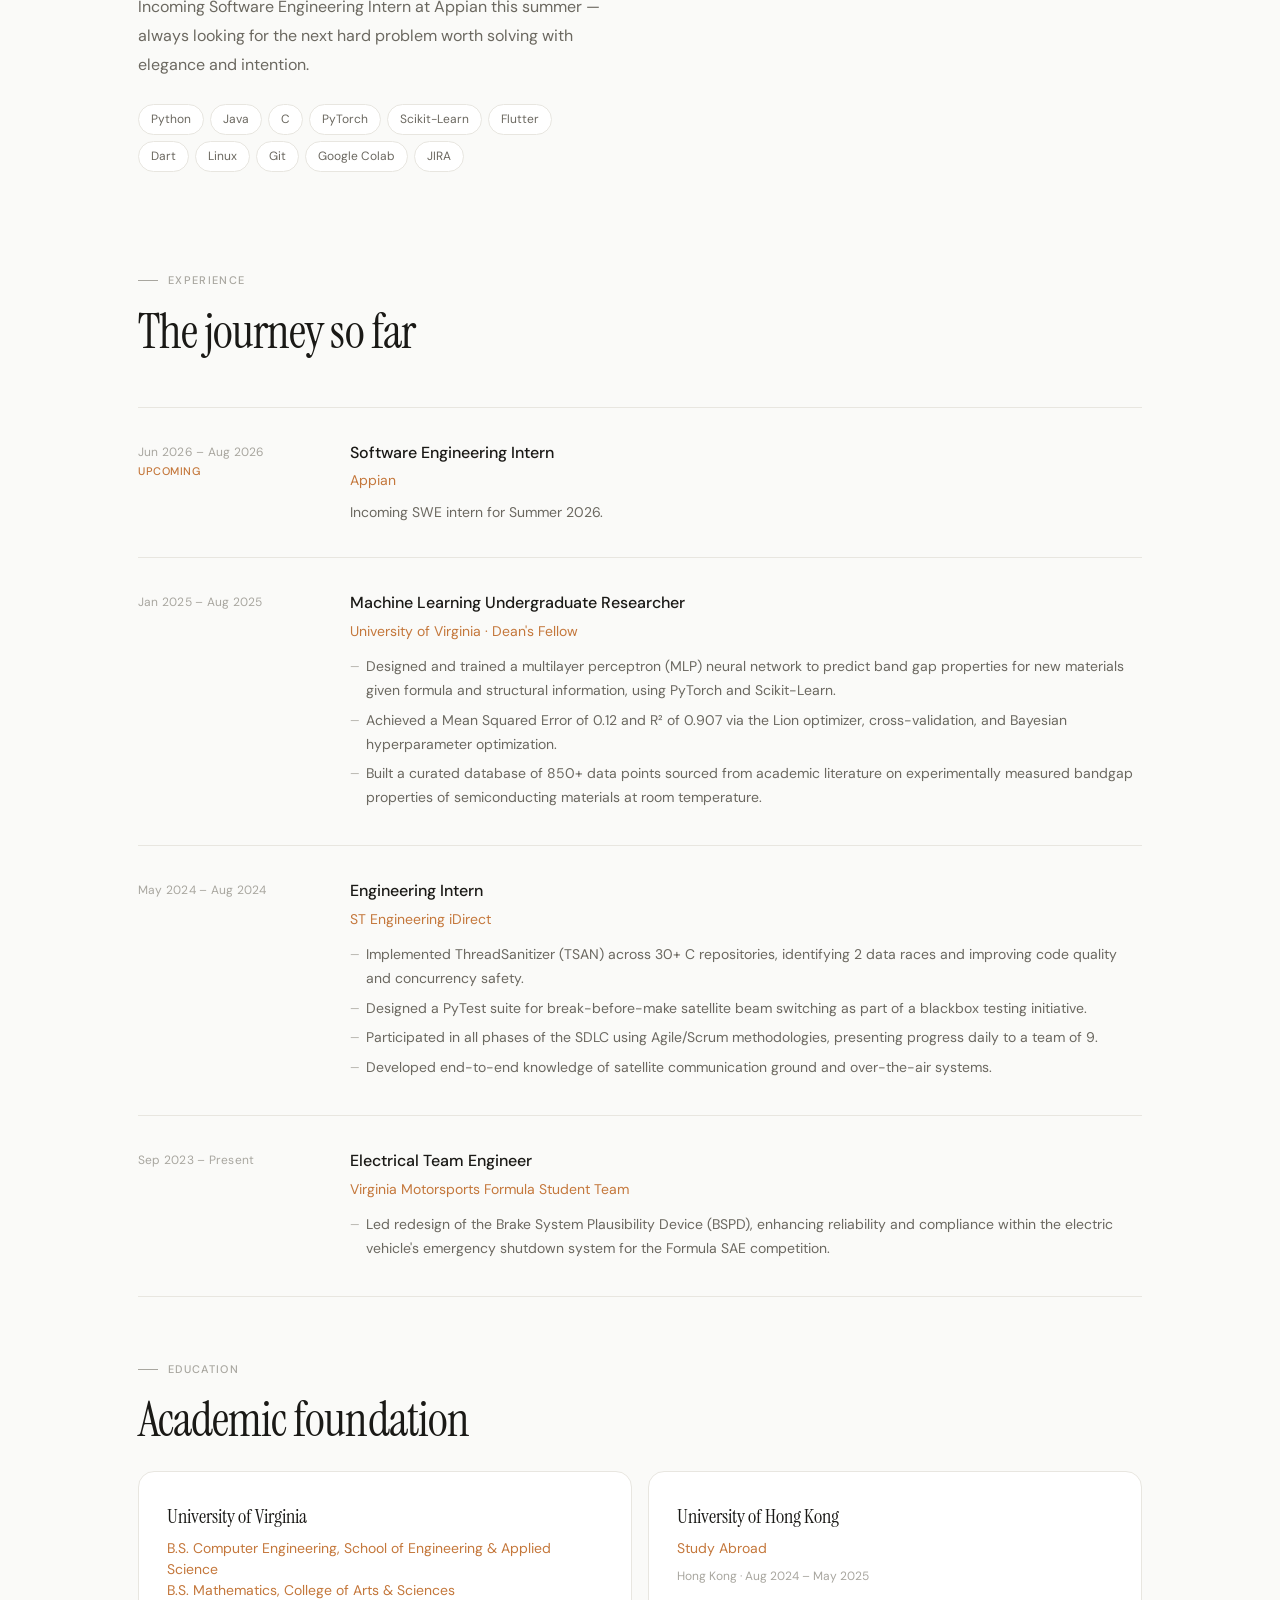
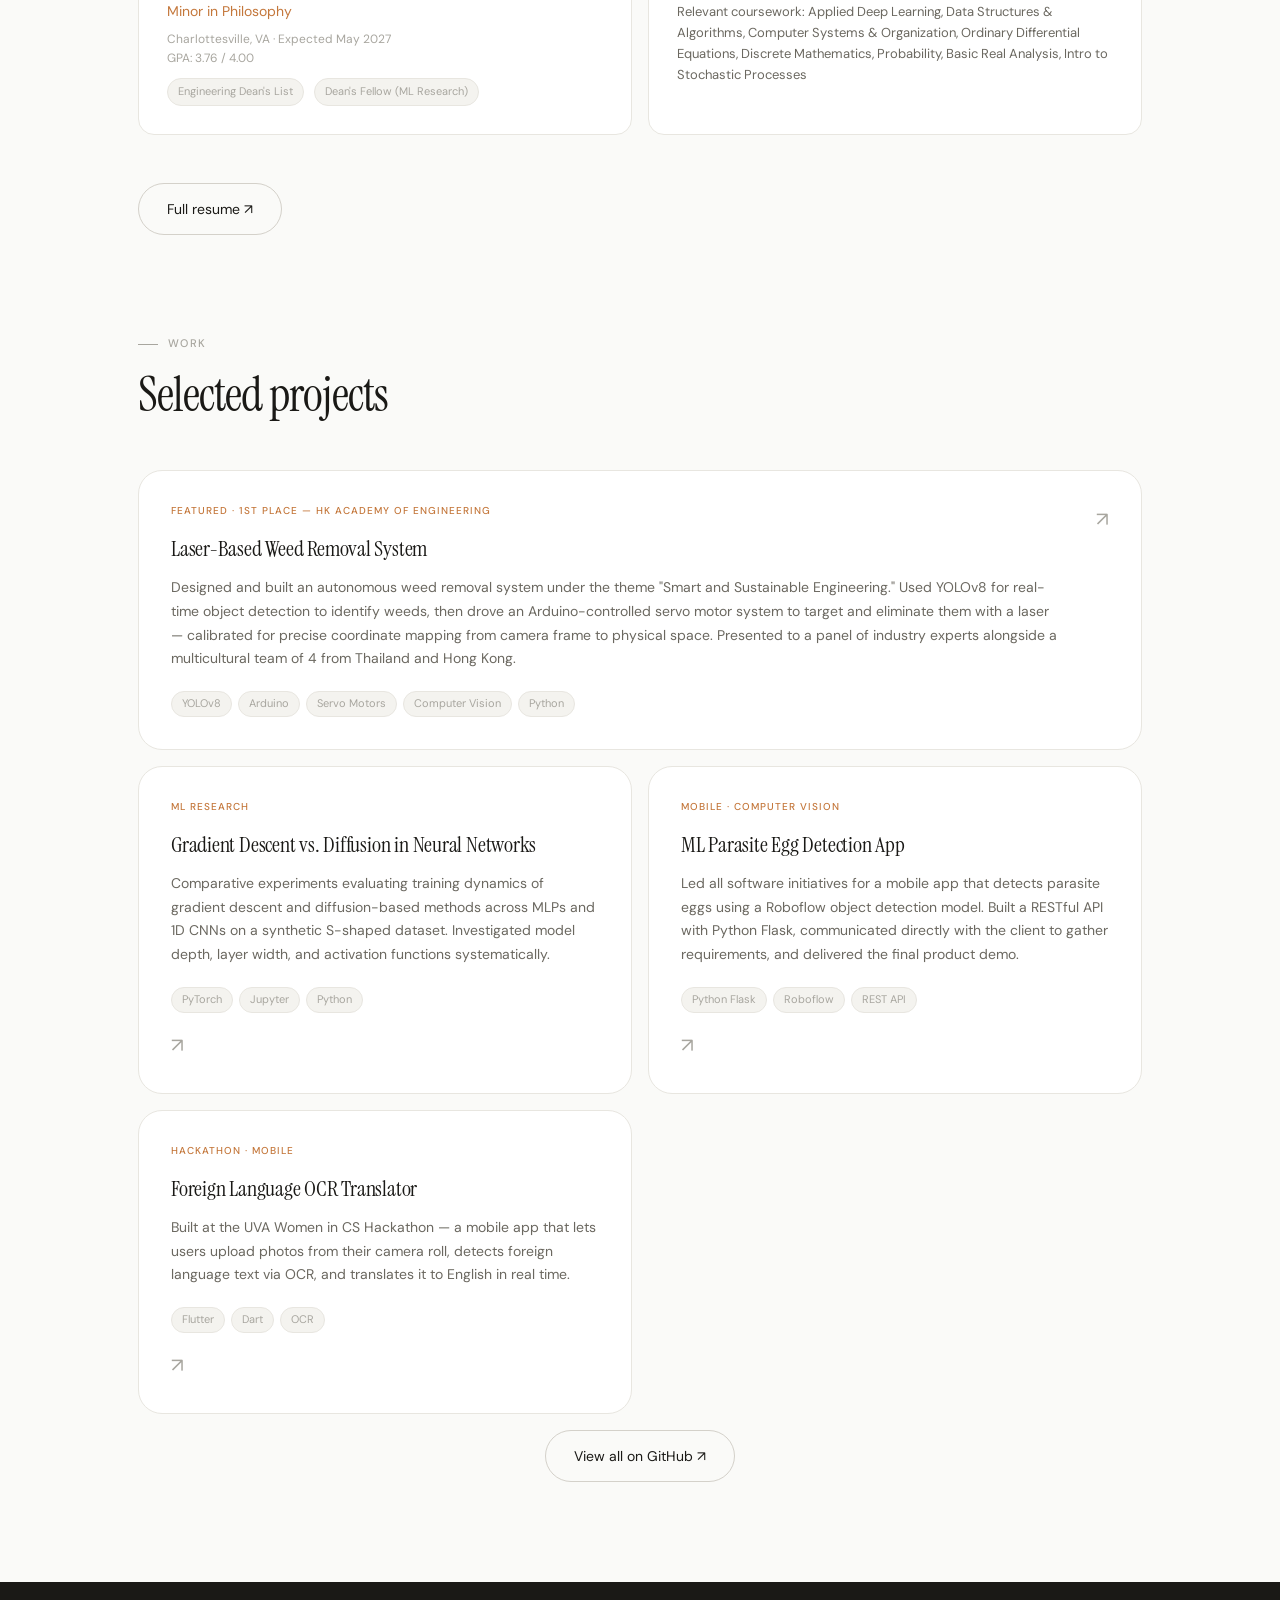
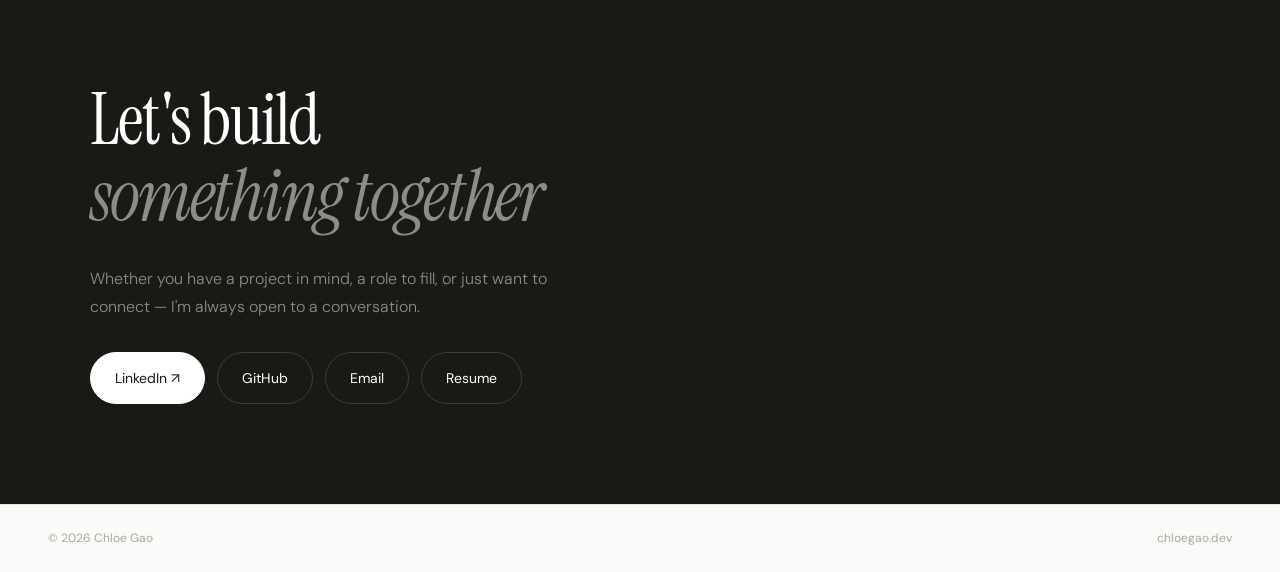
==== commit af2c2f56: "Updating website content" ====
--- a/index.html
+++ b/index.html
@@ -91,7 +91,7 @@
 .hero-name em{font-style:italic;color:var(--accent-warm)}
 .hero-desc{
   font-size:18px;font-weight:300;color:var(--text2);
-  max-width:540px;line-height:1.7;margin-bottom:48px;
+  max-width:560px;line-height:1.7;margin-bottom:48px;
 }
 .hero-actions{display:flex;gap:12px;flex-wrap:wrap;align-items:center}
 .btn-primary{
@@ -234,10 +234,38 @@
   padding:32px 0;border-bottom:1px solid var(--border);
 }
 .exp-item:first-child{border-top:1px solid var(--border)}
-.exp-period{font-size:12px;color:var(--text3);padding-top:3px;letter-spacing:0.02em}
+.exp-period{font-size:12px;color:var(--text3);padding-top:3px;letter-spacing:0.02em;line-height:1.6}
 .exp-role{font-size:16px;font-weight:500;color:var(--text);margin-bottom:4px}
 .exp-company{font-size:14px;color:var(--accent-warm);margin-bottom:10px}
 .exp-desc{font-size:14px;color:var(--text2);line-height:1.7}
+.exp-bullets{
+  font-size:14px;color:var(--text2);line-height:1.7;
+  padding-left:0;list-style:none;
+}
+.exp-bullets li{
+  padding:3px 0 3px 16px;
+  position:relative;
+}
+.exp-bullets li::before{
+  content:'—';position:absolute;left:0;
+  color:var(--text3);font-size:11px;top:5px;
+}
+
+/* EDUCATION */
+.edu-grid{display:grid;grid-template-columns:1fr 1fr;gap:16px;margin-bottom:48px}
+.edu-card{
+  background:var(--surface);border:1px solid var(--border);
+  border-radius:var(--radius-lg);padding:28px;
+}
+.edu-school{font-family:'Instrument Serif',serif;font-size:20px;color:var(--text);margin-bottom:6px}
+.edu-degree{font-size:14px;color:var(--accent-warm);margin-bottom:8px;line-height:1.5}
+.edu-meta{font-size:12px;color:var(--text3);line-height:1.6}
+.edu-badge{
+  display:inline-block;margin-top:10px;
+  font-size:11px;padding:4px 10px;
+  background:var(--surface2);border:1px solid var(--border);
+  border-radius:99px;color:var(--text3);
+}
 
 /* CONNECT */
 .connect-section{
@@ -283,7 +311,7 @@
   .hero,.section-base{padding-left:24px;padding-right:24px}
   section{padding:64px 24px}
   .hero-name{font-size:48px}
-  .about-grid,.projects-grid{grid-template-columns:1fr}
+  .about-grid,.projects-grid,.edu-grid{grid-template-columns:1fr}
   .project-card.featured{grid-column:span 1;grid-template-columns:1fr}
   .exp-item{grid-template-columns:1fr;gap:4px}
   .connect-section{padding:64px 24px}
@@ -299,22 +327,22 @@
   <a href="#" class="nav-logo">Chloe Gao</a>
   <div class="nav-links">
     <a href="#about">About</a>
+    <a href="#experience">Experience</a>
     <a href="#projects">Projects</a>
-    <a href="#experience">Experience</a>
     <a href="https://www.linkedin.com/in/chloe-gao-84550a247/" target="_blank" class="nav-cta">Connect →</a>
   </div>
 </nav>
 
 <!-- HERO -->
 <div class="hero">
-  <div class="hero-eyebrow">Software Developer</div>
+  <div class="hero-eyebrow">Computer Engineering · Mathematics · Machine Learning</div>
   <h1 class="hero-name">
     Chloe<br>
     <em>Gao</em>
   </h1>
   <p class="hero-desc">
-    I build software that's thoughtful, efficient, and built to last — 
-    turning complex problems into elegant solutions.
+    Dual-degree student at UVA studying Computer Engineering and Mathematics — 
+    building at the intersection of ML research, systems engineering, and real-world impact.
   </p>
   <div class="hero-actions">
     <a href="https://drive.google.com/file/d/17j7zn8I_ZV57REjLqfAUTAvjJMhZjBzI/view?usp=sharing" target="_blank" class="btn-primary">View resume ↗</a>
@@ -335,53 +363,142 @@
 <!-- ABOUT -->
 <section id="about">
   <div class="section-label">About</div>
-  <h2 class="section-title">Builder. Thinker.<br>Problem solver.</h2>
+  <h2 class="section-title">Builder. Researcher.<br>Problem solver.</h2>
   <div class="about-grid fade-in">
     <div class="about-text">
       <p>
-        I'm a software developer with a deep curiosity for how systems work and a drive to make them work better. 
-        I gravitate toward work that sits at the intersection of technical rigor and real-world impact.
+        I'm a Computer Engineering and Mathematics student at the University of Virginia (GPA 3.76, Dean's List),
+        with a minor in Philosophy and a year abroad at the University of Hong Kong. 
+        I'm drawn to work that sits at the intersection of technical rigor and real-world impact.
       </p>
       <p>
-        Whether it's architecting a backend system, designing a user-facing interface, or debugging something 
-        that seemed impossible — I bring the same level of care to every layer of the stack.
+        I've done ML research predicting material band gap properties using neural networks, 
+        built satellite testing infrastructure at ST Engineering iDirect, and shipped a 
+        first-place laser weed-removal system in an international engineering competition.
       </p>
       <p>
-        Outside of code, I'm drawn to ideas that push the boundaries of what's possible — much like 
-        the mathematician whose words I keep close.
+        Incoming Software Engineering Intern at Appian this summer — always looking for the next 
+        hard problem worth solving with elegance and intention.
       </p>
       <div class="skills-list">
         <span class="skill-tag">Python</span>
-        <span class="skill-tag">JavaScript</span>
-        <span class="skill-tag">React</span>
-        <span class="skill-tag">Node.js</span>
-        <span class="skill-tag">SQL</span>
         <span class="skill-tag">Java</span>
+        <span class="skill-tag">C</span>
+        <span class="skill-tag">PyTorch</span>
+        <span class="skill-tag">Scikit-Learn</span>
+        <span class="skill-tag">Flutter</span>
+        <span class="skill-tag">Dart</span>
+        <span class="skill-tag">Linux</span>
         <span class="skill-tag">Git</span>
-        <span class="skill-tag">REST APIs</span>
-        <span class="skill-tag">Linux</span>
+        <span class="skill-tag">Google Colab</span>
+        <span class="skill-tag">JIRA</span>
       </div>
     </div>
     <div>
       <div class="about-stats">
         <div class="stat-box">
-          <div class="stat-box-num">∞</div>
-          <div class="stat-box-label">Problems worth solving</div>
+          <div class="stat-box-num">3.76</div>
+          <div class="stat-box-label">GPA · Dean's List</div>
         </div>
         <div class="stat-box">
-          <div class="stat-box-num">CS</div>
-          <div class="stat-box-label">Computer Science focused</div>
+          <div class="stat-box-num">2×</div>
+          <div class="stat-box-label">Dual degree — CE + Math</div>
         </div>
         <div class="stat-box">
-          <div class="stat-box-num">01</div>
-          <div class="stat-box-label">Always learning</div>
+          <div class="stat-box-num">850+</div>
+          <div class="stat-box-label">Data points curated for ML research</div>
         </div>
         <div class="stat-box">
-          <div class="stat-box-num">↗</div>
-          <div class="stat-box-label">Building toward more</div>
+          <div class="stat-box-num">1st</div>
+          <div class="stat-box-label">HK Engineering Pitching Competition</div>
         </div>
       </div>
     </div>
+  </div>
+</section>
+
+<!-- EXPERIENCE -->
+<section id="experience" style="padding-top:0">
+  <div class="section-label">Experience</div>
+  <h2 class="section-title">The journey so far</h2>
+  <div class="exp-list fade-in">
+
+    <div class="exp-item">
+      <div class="exp-period">Jun 2026 – Aug 2026<br><span style="color:var(--accent-warm);font-size:11px;font-weight:500;letter-spacing:0.05em">UPCOMING</span></div>
+      <div>
+        <div class="exp-role">Software Engineering Intern</div>
+        <div class="exp-company">Appian</div>
+        <div class="exp-desc">Incoming SWE intern for Summer 2026.</div>
+      </div>
+    </div>
+
+    <div class="exp-item">
+      <div class="exp-period">Jan 2025 – Aug 2025</div>
+      <div>
+        <div class="exp-role">Machine Learning Undergraduate Researcher</div>
+        <div class="exp-company">University of Virginia · Dean's Fellow</div>
+        <ul class="exp-bullets">
+          <li>Designed and trained a multilayer perceptron (MLP) neural network to predict band gap properties for new materials given formula and structural information, using PyTorch and Scikit-Learn.</li>
+          <li>Achieved a Mean Squared Error of 0.12 and R² of 0.907 via the Lion optimizer, cross-validation, and Bayesian hyperparameter optimization.</li>
+          <li>Built a curated database of 850+ data points sourced from academic literature on experimentally measured bandgap properties of semiconducting materials at room temperature.</li>
+        </ul>
+      </div>
+    </div>
+
+    <div class="exp-item">
+      <div class="exp-period">May 2024 – Aug 2024</div>
+      <div>
+        <div class="exp-role">Engineering Intern</div>
+        <div class="exp-company">ST Engineering iDirect</div>
+        <ul class="exp-bullets">
+          <li>Implemented ThreadSanitizer (TSAN) across 30+ C repositories, identifying 2 data races and improving code quality and concurrency safety.</li>
+          <li>Designed a PyTest suite for break-before-make satellite beam switching as part of a blackbox testing initiative.</li>
+          <li>Participated in all phases of the SDLC using Agile/Scrum methodologies, presenting progress daily to a team of 9.</li>
+          <li>Developed end-to-end knowledge of satellite communication ground and over-the-air systems.</li>
+        </ul>
+      </div>
+    </div>
+
+    <div class="exp-item">
+      <div class="exp-period">Sep 2023 – Present</div>
+      <div>
+        <div class="exp-role">Electrical Team Engineer</div>
+        <div class="exp-company">Virginia Motorsports Formula Student Team</div>
+        <ul class="exp-bullets">
+          <li>Led redesign of the Brake System Plausibility Device (BSPD), enhancing reliability and compliance within the electric vehicle's emergency shutdown system for the Formula SAE competition.</li>
+        </ul>
+      </div>
+    </div>
+
+  </div>
+
+  <!-- EDUCATION inline here -->
+  <div style="margin-top:64px">
+    <div class="section-label">Education</div>
+    <h2 class="section-title" style="margin-bottom:24px">Academic foundation</h2>
+    <div class="edu-grid">
+      <div class="edu-card">
+        <div class="edu-school">University of Virginia</div>
+        <div class="edu-degree">B.S. Computer Engineering, School of Engineering &amp; Applied Science<br>B.S. Mathematics, College of Arts &amp; Sciences<br>Minor in Philosophy</div>
+        <div class="edu-meta">Charlottesville, VA · Expected May 2027<br>GPA: 3.76 / 4.00</div>
+        <span class="edu-badge">Engineering Dean's List</span>
+        <span class="edu-badge" style="margin-left:6px">Dean's Fellow (ML Research)</span>
+      </div>
+      <div class="edu-card">
+        <div class="edu-school">University of Hong Kong</div>
+        <div class="edu-degree">Study Abroad</div>
+        <div class="edu-meta">Hong Kong · Aug 2024 – May 2025</div>
+        <div style="margin-top:16px;font-size:13px;color:var(--text2);line-height:1.6">
+          Relevant coursework: Applied Deep Learning, Data Structures &amp; Algorithms, Computer Systems &amp; Organization, Ordinary Differential Equations, Discrete Mathematics, Probability, Basic Real Analysis, Intro to Stochastic Processes
+        </div>
+      </div>
+    </div>
+  </div>
+
+  <div style="margin-top:8px">
+    <a href="https://drive.google.com/file/d/17j7zn8I_ZV57REjLqfAUTAvjJMhZjBzI/view?usp=sharing" target="_blank" class="btn-secondary" style="display:inline-flex">
+      Full resume ↗
+    </a>
   </div>
 </section>
 
@@ -391,101 +508,69 @@
   <h2 class="section-title">Selected projects</h2>
   <div class="projects-grid fade-in">
 
-    <a href="https://github.com/chgaobt" target="_blank" class="project-card featured">
+    <!-- Featured -->
+    <div class="project-card featured">
       <div>
-        <div class="project-tag">Featured</div>
-        <div class="project-title">Computer Science in Practice</div>
+        <div class="project-tag">Featured · 1st Place — HK Academy of Engineering</div>
+        <div class="project-title">Laser-Based Weed Removal System</div>
         <p class="project-desc">
-          A collection of projects applying CS theory to real-world problems — 
-          from data structures and algorithms to full-stack applications. 
-          Each project is built with a focus on clean architecture and practical utility.
+          Designed and built an autonomous weed removal system under the theme "Smart and Sustainable Engineering." 
+          Used YOLOv8 for real-time object detection to identify weeds, then drove an Arduino-controlled 
+          servo motor system to target and eliminate them with a laser — calibrated for precise coordinate mapping 
+          from camera frame to physical space. Presented to a panel of industry experts alongside a multicultural 
+          team of 4 from Thailand and Hong Kong.
         </p>
         <div class="project-tech">
+          <span class="tech-chip">YOLOv8</span>
+          <span class="tech-chip">Arduino</span>
+          <span class="tech-chip">Servo Motors</span>
+          <span class="tech-chip">Computer Vision</span>
           <span class="tech-chip">Python</span>
-          <span class="tech-chip">JavaScript</span>
-          <span class="tech-chip">React</span>
-          <span class="tech-chip">SQL</span>
         </div>
       </div>
       <div class="project-arrow">↗</div>
+    </div>
+
+    <a href="https://github.com/chgaobt" target="_blank" class="project-card">
+      <div class="project-tag">ML Research</div>
+      <div class="project-title">Gradient Descent vs. Diffusion in Neural Networks</div>
+      <p class="project-desc">Comparative experiments evaluating training dynamics of gradient descent and diffusion-based methods across MLPs and 1D CNNs on a synthetic S-shaped dataset. Investigated model depth, layer width, and activation functions systematically.</p>
+      <div class="project-tech">
+        <span class="tech-chip">PyTorch</span>
+        <span class="tech-chip">Jupyter</span>
+        <span class="tech-chip">Python</span>
+      </div>
+      <div class="project-arrow" style="margin-top:16px">↗</div>
     </a>
 
     <a href="https://github.com/chgaobt" target="_blank" class="project-card">
-      <div class="project-tag">Open source</div>
-      <div class="project-title">Algorithm Library</div>
-      <p class="project-desc">Efficient implementations of classic algorithms with clear documentation and test coverage.</p>
+      <div class="project-tag">Mobile · Computer Vision</div>
+      <div class="project-title">ML Parasite Egg Detection App</div>
+      <p class="project-desc">Led all software initiatives for a mobile app that detects parasite eggs using a Roboflow object detection model. Built a RESTful API with Python Flask, communicated directly with the client to gather requirements, and delivered the final product demo.</p>
       <div class="project-tech">
-        <span class="tech-chip">Python</span>
-        <span class="tech-chip">Java</span>
-      </div>
-      <br>
-      <div class="project-arrow" style="margin-top:12px">↗</div>
+        <span class="tech-chip">Python Flask</span>
+        <span class="tech-chip">Roboflow</span>
+        <span class="tech-chip">REST API</span>
+      </div>
+      <div class="project-arrow" style="margin-top:16px">↗</div>
     </a>
 
     <a href="https://github.com/chgaobt" target="_blank" class="project-card">
-      <div class="project-tag">Web</div>
-      <div class="project-title">Full-Stack Apps</div>
-      <p class="project-desc">End-to-end web applications with modern frontend frameworks and robust backend APIs.</p>
+      <div class="project-tag">Hackathon · Mobile</div>
+      <div class="project-title">Foreign Language OCR Translator</div>
+      <p class="project-desc">Built at the UVA Women in CS Hackathon — a mobile app that lets users upload photos from their camera roll, detects foreign language text via OCR, and translates it to English in real time.</p>
       <div class="project-tech">
-        <span class="tech-chip">React</span>
-        <span class="tech-chip">Node.js</span>
-        <span class="tech-chip">REST</span>
-      </div>
-      <br>
-      <div class="project-arrow" style="margin-top:12px">↗</div>
+        <span class="tech-chip">Flutter</span>
+        <span class="tech-chip">Dart</span>
+        <span class="tech-chip">OCR</span>
+      </div>
+      <div class="project-arrow" style="margin-top:16px">↗</div>
     </a>
 
   </div>
   <div style="margin-top:16px;text-align:center">
     <a href="https://github.com/chgaobt" target="_blank" class="btn-secondary" style="display:inline-flex">
       View all on GitHub ↗
-    </a>
-  </div>
-</section>
-
-<!-- EXPERIENCE -->
-<section id="experience" style="padding-top:0">
-  <div class="section-label">Experience</div>
-  <h2 class="section-title">The journey so far</h2>
-  <div class="exp-list fade-in">
-    <div class="exp-item">
-      <div class="exp-period">Present</div>
-      <div>
-        <div class="exp-role">Software Developer</div>
-        <div class="exp-company">Building · Learning · Growing</div>
-        <div class="exp-desc">
-          Actively developing projects at the intersection of computer science theory and practical application. 
-          Focused on writing clean, maintainable code that solves real problems.
-        </div>
-      </div>
-    </div>
-    <div class="exp-item">
-      <div class="exp-period">Education</div>
-      <div>
-        <div class="exp-role">Computer Science</div>
-        <div class="exp-company">Academic Foundation</div>
-        <div class="exp-desc">
-          Grounded in the fundamentals — algorithms, data structures, systems design, and software engineering. 
-          Translating theory into practice through hands-on projects.
-        </div>
-      </div>
-    </div>
-    <div class="exp-item">
-      <div class="exp-period">Always</div>
-      <div>
-        <div class="exp-role">Curious Thinker</div>
-        <div class="exp-company">The Ada Lovelace School of Thought</div>
-        <div class="exp-desc">
-          Driven by the belief that understanding is never complete — there's always more to learn, 
-          more to build, more problems worth solving with elegance and intention.
-        </div>
-      </div>
-    </div>
-  </div>
-
-  <div style="margin-top:24px">
-    <a href="https://drive.google.com/file/d/17j7zn8I_ZV57REjLqfAUTAvjJMhZjBzI/view?usp=sharing" target="_blank" class="btn-secondary" style="display:inline-flex">
-      Full resume ↗
     </a>
   </div>
 </section>
@@ -503,6 +588,7 @@
     <div class="connect-links">
       <a href="https://www.linkedin.com/in/chloe-gao-84550a247/" target="_blank" class="connect-link primary">LinkedIn ↗</a>
       <a href="https://github.com/chgaobt" target="_blank" class="connect-link">GitHub</a>
+      <a href="mailto:chloegao@virginia.edu" class="connect-link">Email</a>
       <a href="https://drive.google.com/file/d/17j7zn8I_ZV57REjLqfAUTAvjJMhZjBzI/view?usp=sharing" target="_blank" class="connect-link">Resume</a>
     </div>
   </div>
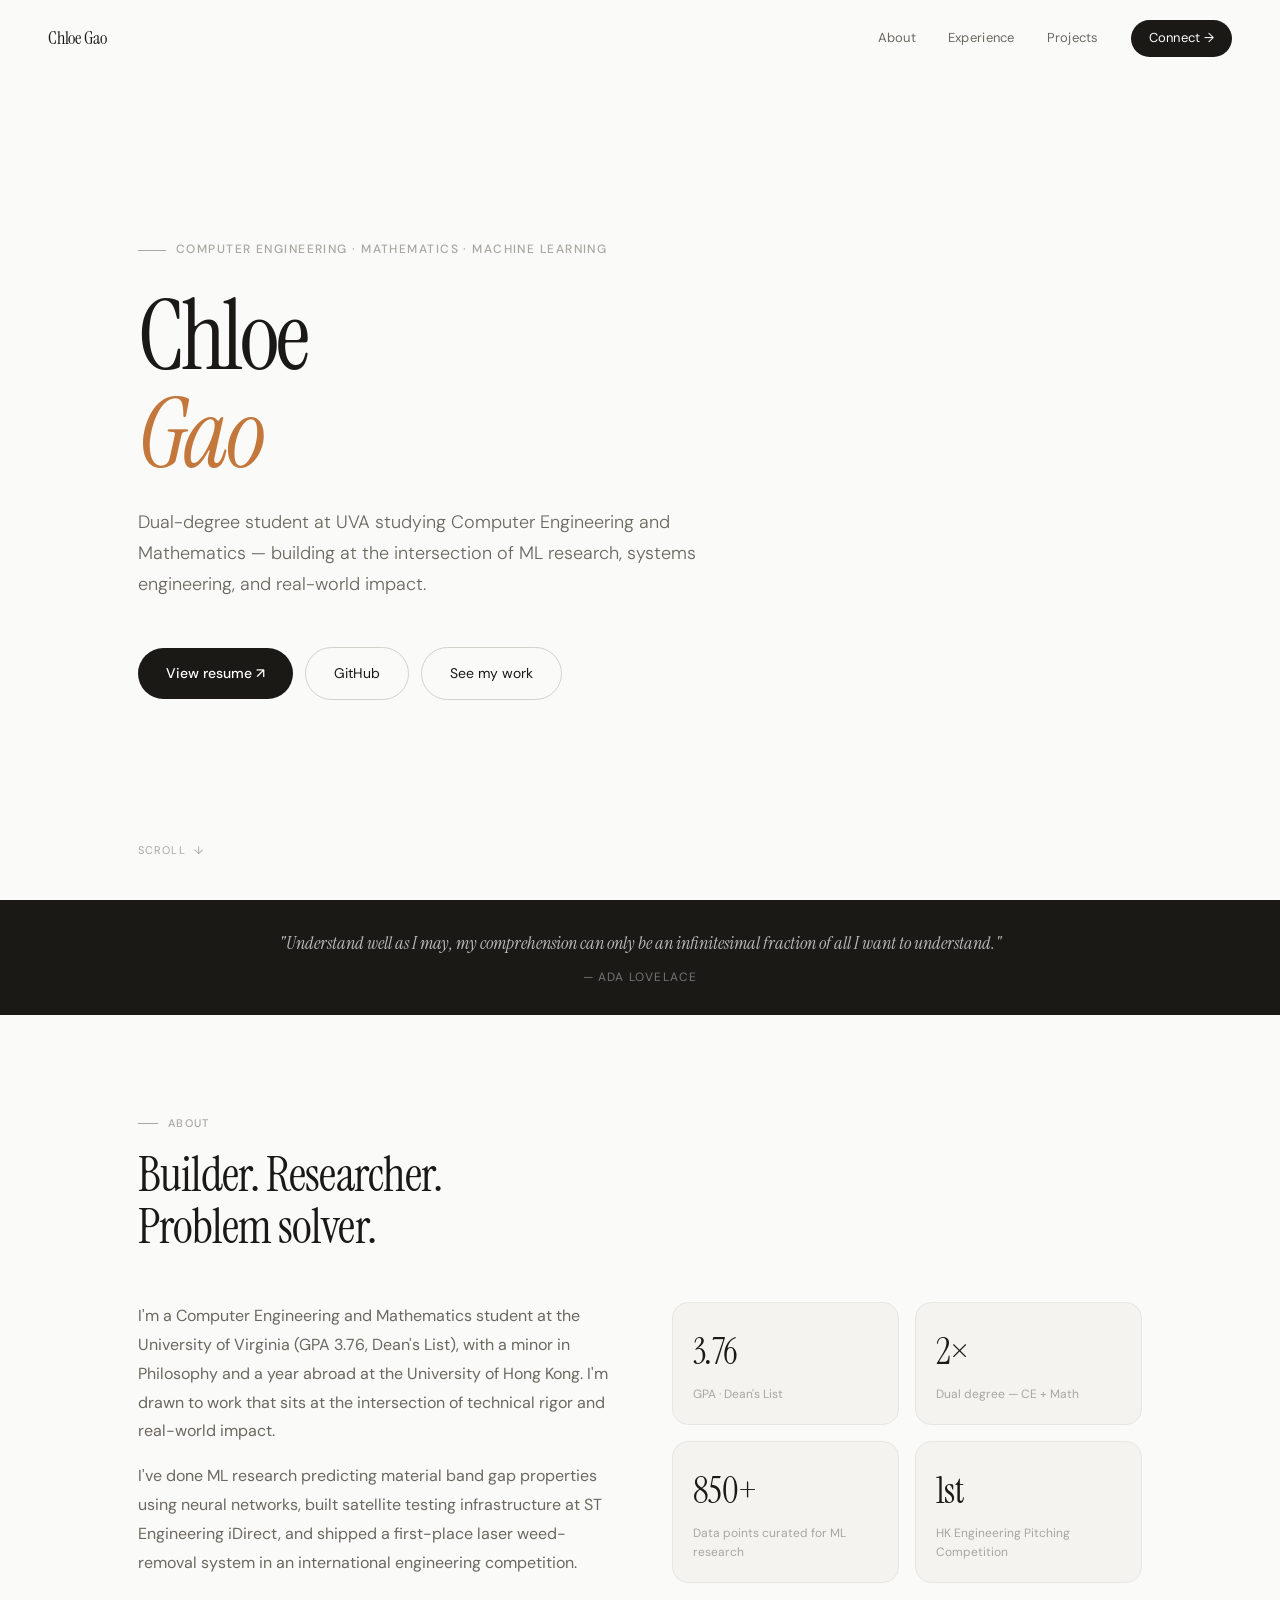
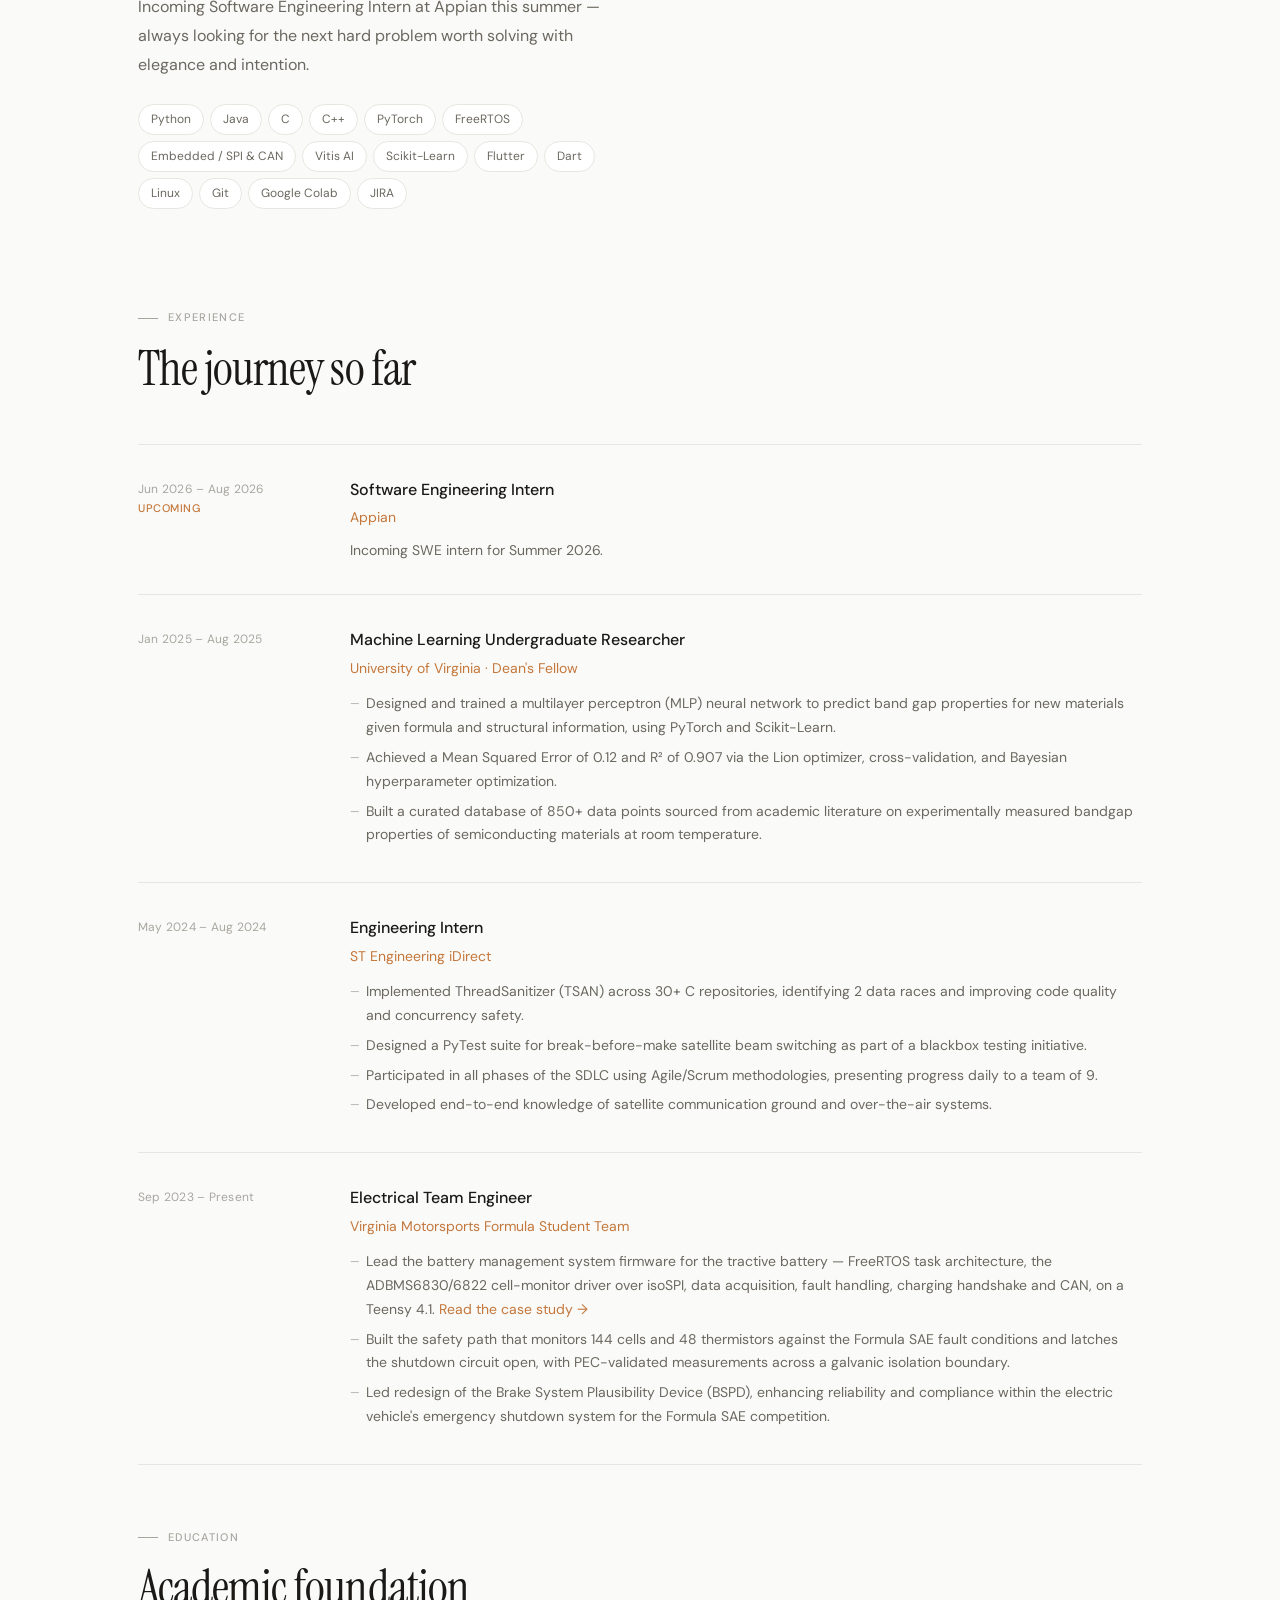
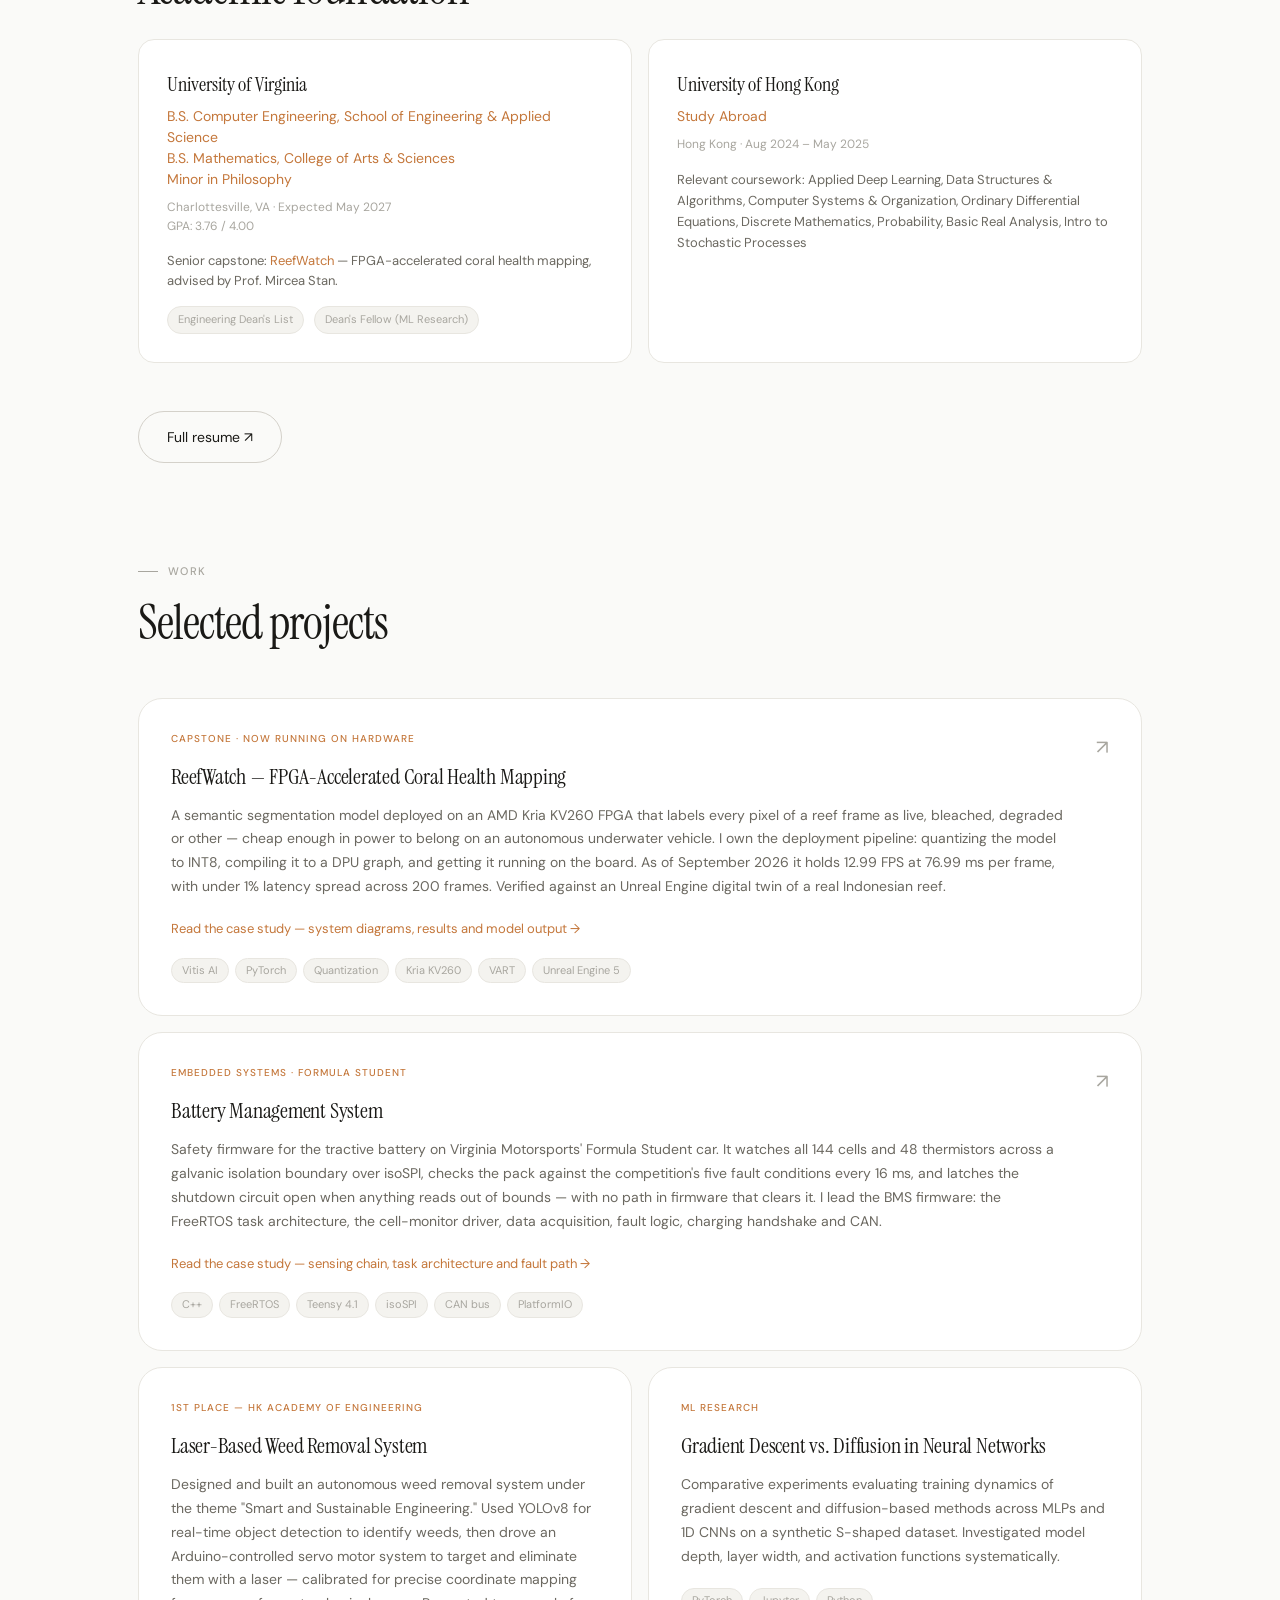
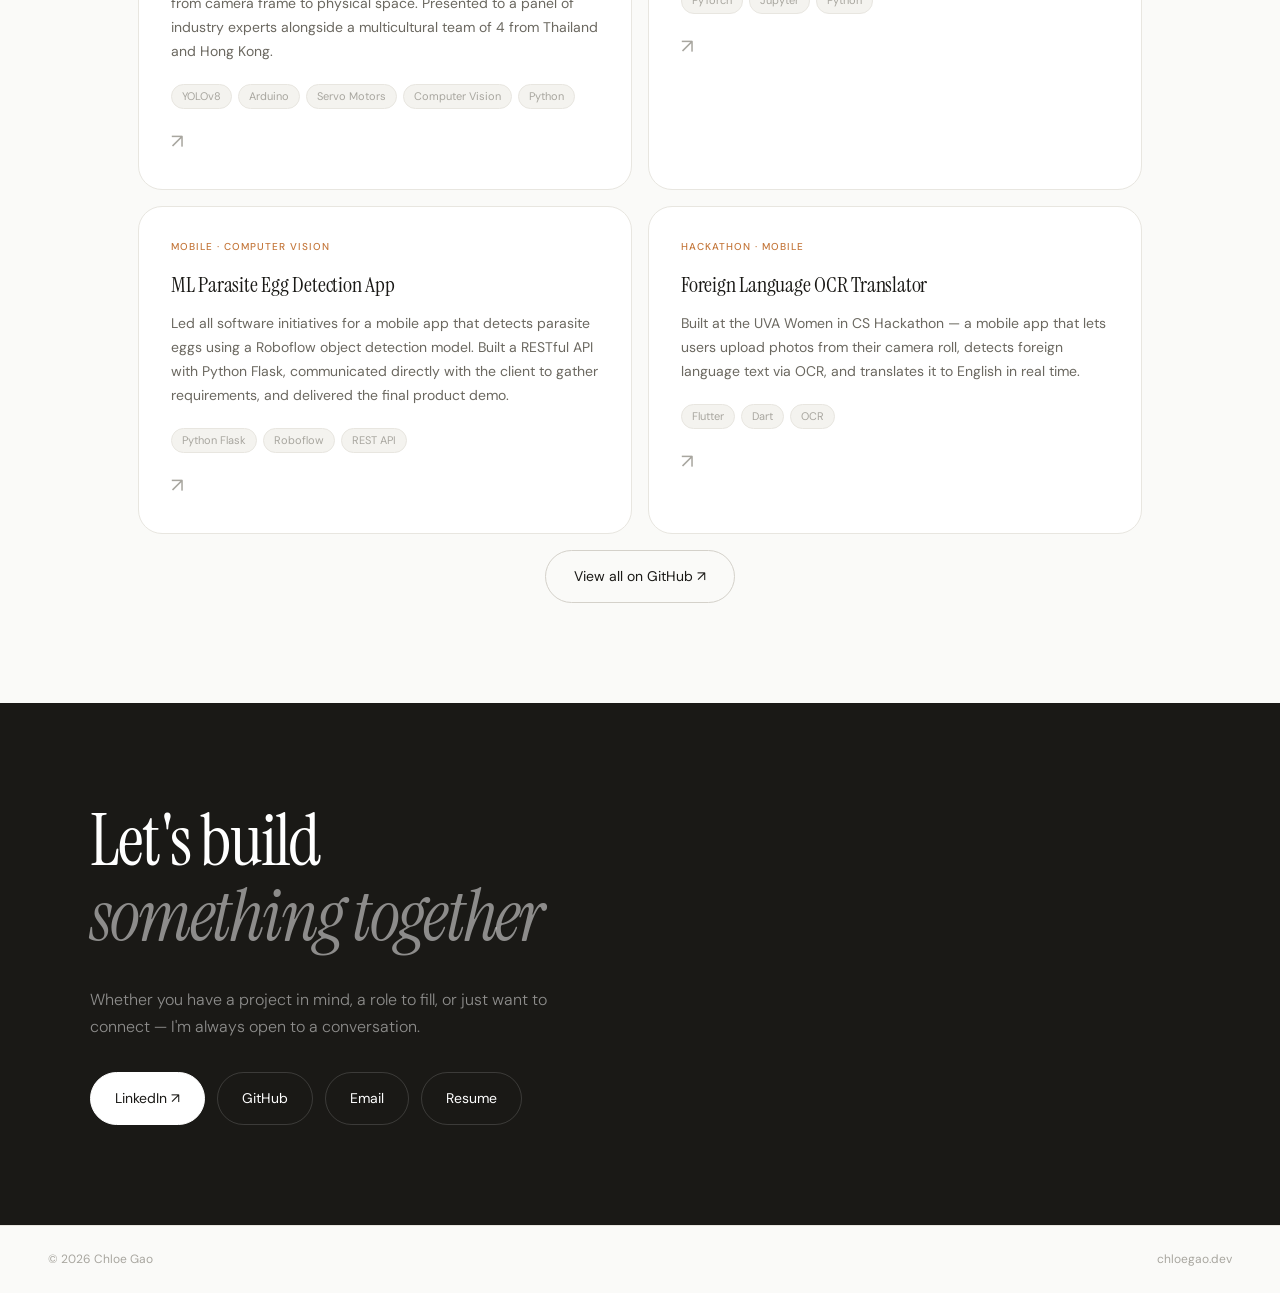
==== commit ac1adaf2: "Add BMS and ReefWatch project pages with architecture diagrams Two deep-dive project pages linked fr" ====
--- a/index.html
+++ b/index.html
@@ -345,7 +345,7 @@
     building at the intersection of ML research, systems engineering, and real-world impact.
   </p>
   <div class="hero-actions">
-    <a href="https://drive.google.com/file/d/17j7zn8I_ZV57REjLqfAUTAvjJMhZjBzI/view?usp=sharing" target="_blank" class="btn-primary">View resume ↗</a>
+    <a href="https://drive.google.com/file/d/1oxPQt-rqhh2RljbSY8QIrEWaONrdcRNn/view?usp=sharing" target="_blank" class="btn-primary">View resume ↗</a>
     <a href="https://github.com/chgaobt" target="_blank" class="btn-secondary">GitHub</a>
     <a href="#projects" class="btn-secondary">See my work</a>
   </div>
@@ -384,7 +384,11 @@
         <span class="skill-tag">Python</span>
         <span class="skill-tag">Java</span>
         <span class="skill-tag">C</span>
+        <span class="skill-tag">C++</span>
         <span class="skill-tag">PyTorch</span>
+        <span class="skill-tag">FreeRTOS</span>
+        <span class="skill-tag">Embedded / SPI &amp; CAN</span>
+        <span class="skill-tag">Vitis AI</span>
         <span class="skill-tag">Scikit-Learn</span>
         <span class="skill-tag">Flutter</span>
         <span class="skill-tag">Dart</span>
@@ -465,6 +469,8 @@
         <div class="exp-role">Electrical Team Engineer</div>
         <div class="exp-company">Virginia Motorsports Formula Student Team</div>
         <ul class="exp-bullets">
+          <li>Lead the battery management system firmware for the tractive battery — FreeRTOS task architecture, the ADBMS6830/6822 cell-monitor driver over isoSPI, data acquisition, fault handling, charging handshake and CAN, on a Teensy 4.1. <a href="projects/bms.html" style="color:var(--accent-warm);text-decoration:none">Read the case study →</a></li>
+          <li>Built the safety path that monitors 144 cells and 48 thermistors against the Formula SAE fault conditions and latches the shutdown circuit open, with PEC-validated measurements across a galvanic isolation boundary.</li>
           <li>Led redesign of the Brake System Plausibility Device (BSPD), enhancing reliability and compliance within the electric vehicle's emergency shutdown system for the Formula SAE competition.</li>
         </ul>
       </div>
@@ -481,7 +487,10 @@
         <div class="edu-school">University of Virginia</div>
         <div class="edu-degree">B.S. Computer Engineering, School of Engineering &amp; Applied Science<br>B.S. Mathematics, College of Arts &amp; Sciences<br>Minor in Philosophy</div>
         <div class="edu-meta">Charlottesville, VA · Expected May 2027<br>GPA: 3.76 / 4.00</div>
-        <span class="edu-badge">Engineering Dean's List</span>
+        <div style="margin-top:14px;font-size:13px;color:var(--text2);line-height:1.6">
+          Senior capstone: <a href="projects/reefwatch.html" style="color:var(--accent-warm);text-decoration:none">ReefWatch</a> — FPGA-accelerated coral health mapping, advised by Prof. Mircea Stan.
+        </div>
+        <span class="edu-badge" style="margin-top:14px">Engineering Dean's List</span>
         <span class="edu-badge" style="margin-left:6px">Dean's Fellow (ML Research)</span>
       </div>
       <div class="edu-card">
@@ -508,10 +517,61 @@
   <h2 class="section-title">Selected projects</h2>
   <div class="projects-grid fade-in">
 
-    <!-- Featured -->
-    <div class="project-card featured">
+    <!-- ReefWatch -->
+    <a href="projects/reefwatch.html" class="project-card featured">
       <div>
-        <div class="project-tag">Featured · 1st Place — HK Academy of Engineering</div>
+        <div class="project-tag">Capstone · Now running on hardware</div>
+        <div class="project-title">ReefWatch — FPGA-Accelerated Coral Health Mapping</div>
+        <p class="project-desc">
+          A semantic segmentation model deployed on an AMD Kria KV260 FPGA that labels every pixel of a
+          reef frame as live, bleached, degraded or other — cheap enough in power to belong on an
+          autonomous underwater vehicle. I own the deployment pipeline: quantizing the model to INT8,
+          compiling it to a DPU graph, and getting it running on the board. As of September 2026 it holds
+          12.99 FPS at 76.99 ms per frame, with under 1% latency spread across 200 frames. Verified against
+          an Unreal Engine digital twin of a real Indonesian reef.
+        </p>
+        <div style="font-size:13px;color:var(--accent-warm);margin-bottom:18px">Read the case study — system diagrams, results and model output →</div>
+        <div class="project-tech">
+          <span class="tech-chip">Vitis AI</span>
+          <span class="tech-chip">PyTorch</span>
+          <span class="tech-chip">Quantization</span>
+          <span class="tech-chip">Kria KV260</span>
+          <span class="tech-chip">VART</span>
+          <span class="tech-chip">Unreal Engine 5</span>
+        </div>
+      </div>
+      <div class="project-arrow">↗</div>
+    </a>
+
+    <!-- BMS -->
+    <a href="projects/bms.html" class="project-card featured">
+      <div>
+        <div class="project-tag">Embedded Systems · Formula Student</div>
+        <div class="project-title">Battery Management System</div>
+        <p class="project-desc">
+          Safety firmware for the tractive battery on Virginia Motorsports' Formula Student car. It watches
+          all 144 cells and 48 thermistors across a galvanic isolation boundary over isoSPI, checks the pack
+          against the competition's five fault conditions every 16 ms, and latches the shutdown circuit open
+          when anything reads out of bounds — with no path in firmware that clears it. I lead the BMS
+          firmware: the FreeRTOS task architecture, the cell-monitor driver, data acquisition, fault logic,
+          charging handshake and CAN.
+        </p>
+        <div style="font-size:13px;color:var(--accent-warm);margin-bottom:18px">Read the case study — sensing chain, task architecture and fault path →</div>
+        <div class="project-tech">
+          <span class="tech-chip">C++</span>
+          <span class="tech-chip">FreeRTOS</span>
+          <span class="tech-chip">Teensy 4.1</span>
+          <span class="tech-chip">isoSPI</span>
+          <span class="tech-chip">CAN bus</span>
+          <span class="tech-chip">PlatformIO</span>
+        </div>
+      </div>
+      <div class="project-arrow">↗</div>
+    </a>
+
+    <div class="project-card">
+      <div>
+        <div class="project-tag">1st Place — HK Academy of Engineering</div>
         <div class="project-title">Laser-Based Weed Removal System</div>
         <p class="project-desc">
           Designed and built an autonomous weed removal system under the theme "Smart and Sustainable Engineering." 
@@ -528,7 +588,7 @@
           <span class="tech-chip">Python</span>
         </div>
       </div>
-      <div class="project-arrow">↗</div>
+      <div class="project-arrow" style="margin-top:16px">↗</div>
     </div>
 
     <a href="https://github.com/chgaobt" target="_blank" class="project-card">
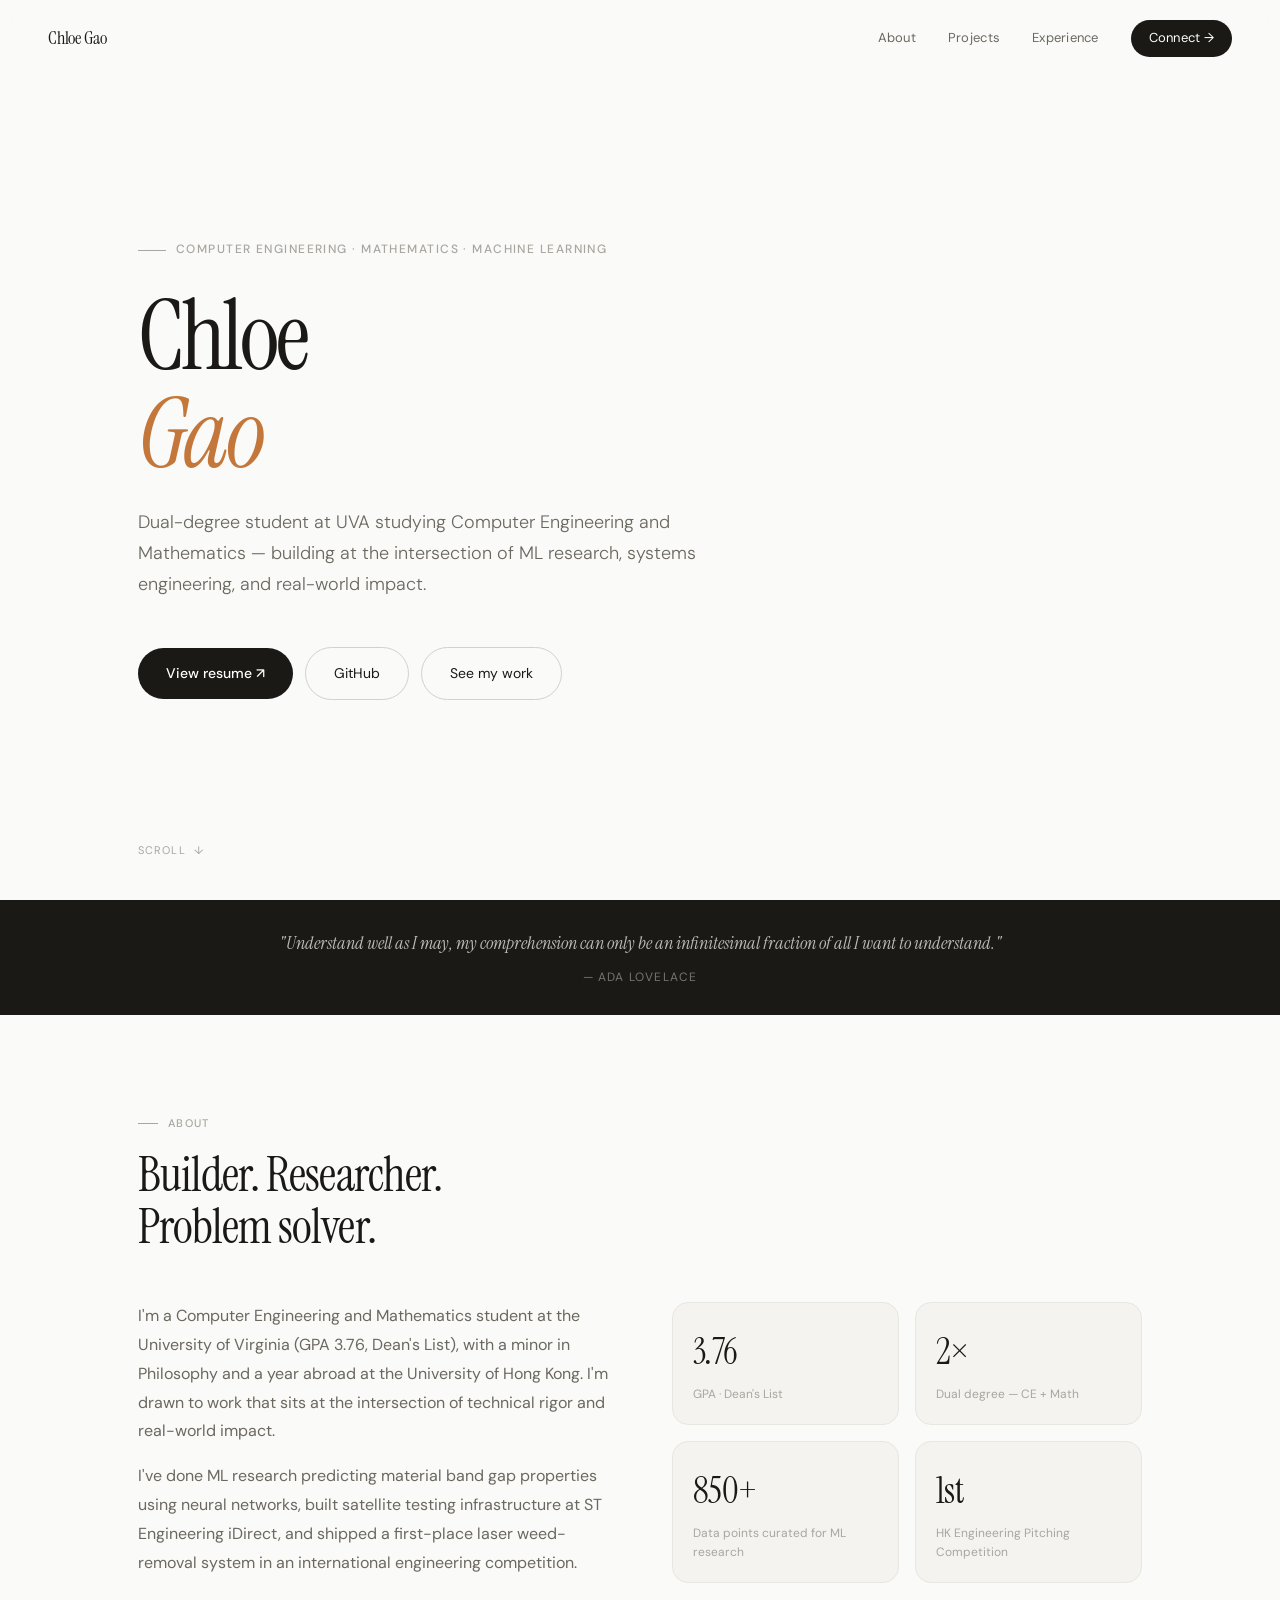
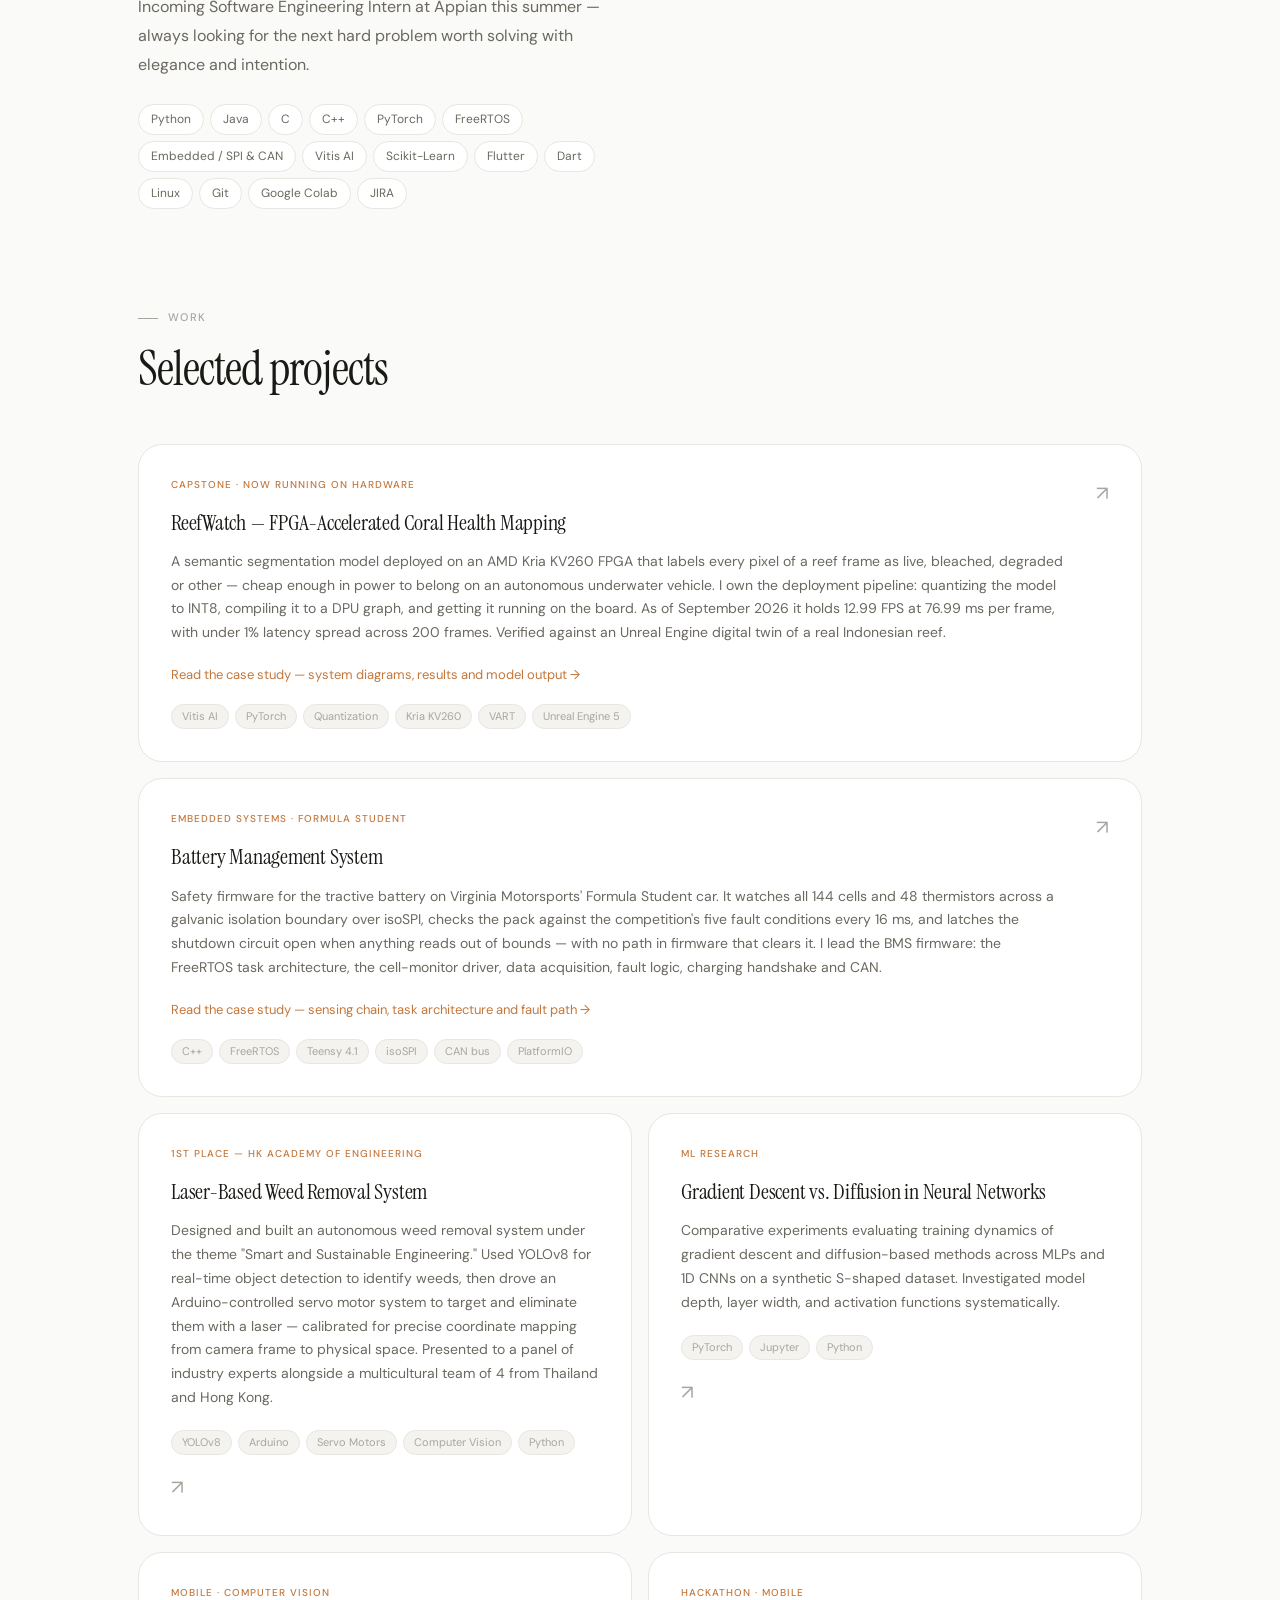
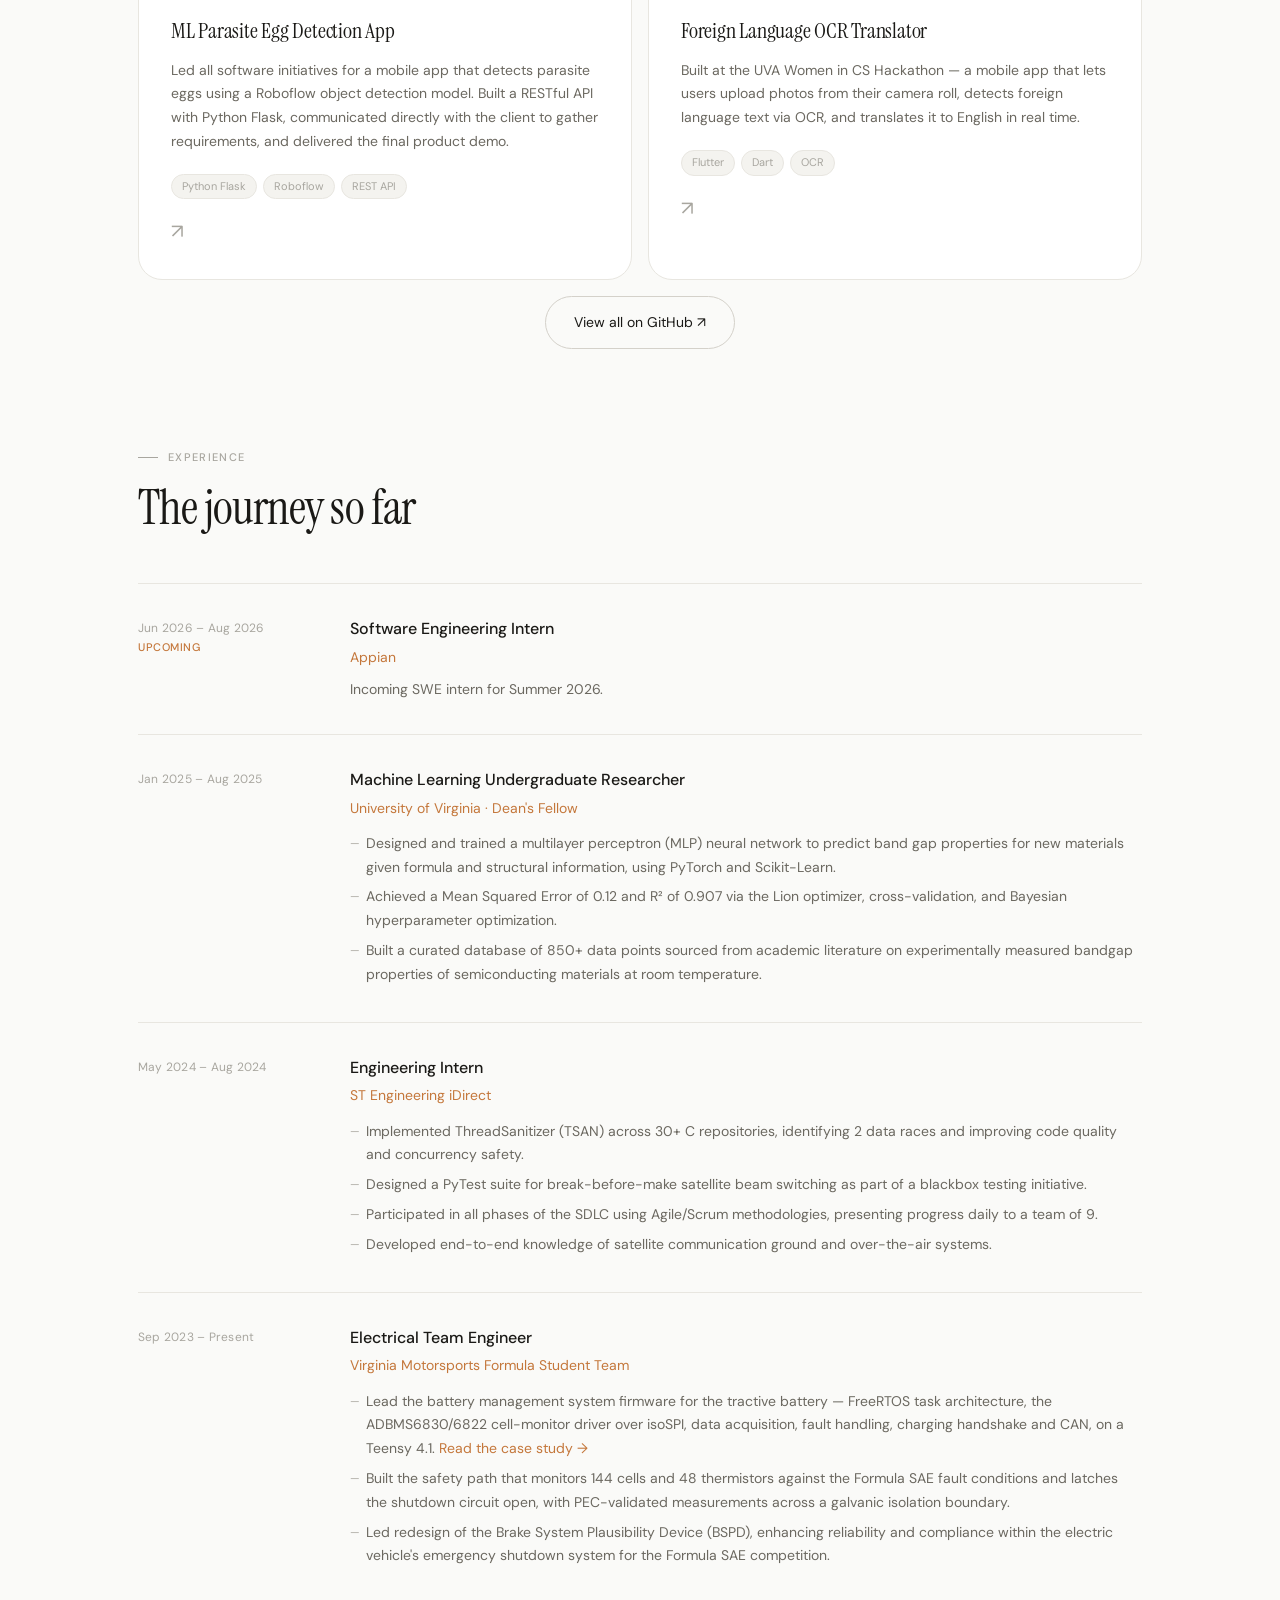
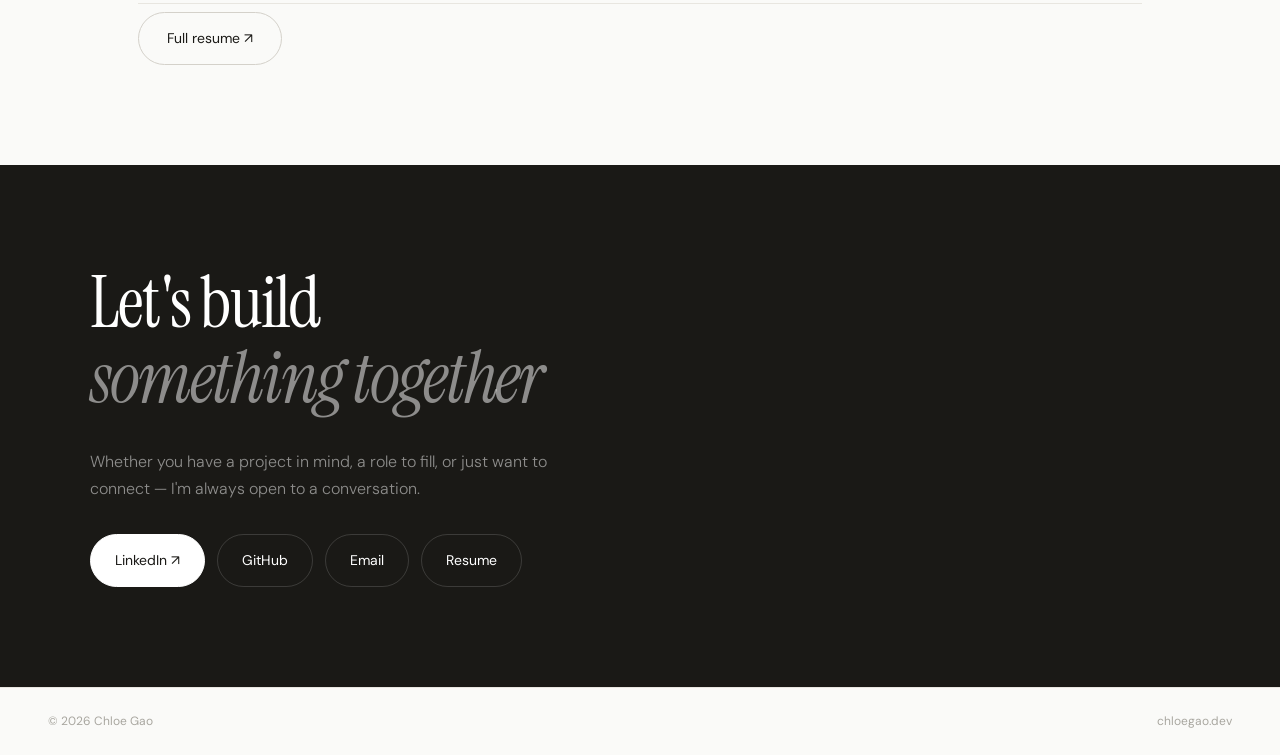
==== commit ded05f1f: "Remove education section and move projects above experience Drops the "Academic foundation" block (U" ====
--- a/index.html
+++ b/index.html
@@ -1,676 +1,650 @@
-<!DOCTYPE html>
-<html lang="en">
-<head>
-<meta charset="UTF-8">
-<meta name="viewport" content="width=device-width, initial-scale=1.0">
-<title>Chloe Gao</title>
-<link rel="preconnect" href="https://fonts.googleapis.com">
-<link href="https://fonts.googleapis.com/css2?family=Instrument+Serif:ital@0;1&family=DM+Sans:ital,opsz,wght@0,9..40,300;0,9..40,400;0,9..40,500;1,9..40,300&display=swap" rel="stylesheet">
-<style>
-*{box-sizing:border-box;margin:0;padding:0}
-:root{
-  --bg:#FAFAF8;
-  --surface:#FFFFFF;
-  --surface2:#F4F3EF;
-  --border:#E8E6E0;
-  --border2:#D4D1CA;
-  --text:#1A1916;
-  --text2:#6B6860;
-  --text3:#A8A69F;
-  --accent:#1A1916;
-  --accent-warm:#C4773B;
-  --green:#2D6A4F;
-  --radius:10px;
-  --radius-lg:16px;
-  --radius-xl:24px;
-}
-html{scroll-behavior:smooth}
-body{
-  font-family:'DM Sans',sans-serif;
-  background:var(--bg);
-  color:var(--text);
-  font-size:15px;
-  line-height:1.6;
-  min-height:100vh;
-}
-
-/* NAV */
-nav{
-  position:fixed;top:0;left:0;right:0;z-index:100;
-  display:flex;align-items:center;justify-content:space-between;
-  padding:20px 48px;
-  background:rgba(250,250,248,0.85);
-  backdrop-filter:blur(12px);
-  border-bottom:1px solid transparent;
-  transition:border-color 0.3s;
-}
-nav.scrolled{border-bottom-color:var(--border)}
-.nav-logo{
-  font-family:'Instrument Serif',serif;
-  font-size:18px;
-  color:var(--text);
-  text-decoration:none;
-  letter-spacing:-0.01em;
-}
-.nav-links{display:flex;gap:32px;align-items:center}
-.nav-links a{
-  font-size:13px;color:var(--text2);text-decoration:none;
-  letter-spacing:0.02em;transition:color 0.2s;
-}
-.nav-links a:hover{color:var(--text)}
-.nav-cta{
-  background:var(--text);color:#fff!important;
-  padding:8px 18px;border-radius:99px;
-  font-size:13px!important;transition:opacity 0.2s!important;
-}
-.nav-cta:hover{opacity:0.8!important}
-
-/* HERO */
-.hero{
-  min-height:100vh;
-  display:flex;flex-direction:column;justify-content:center;
-  padding:120px 48px 80px;
-  max-width:1100px;margin:0 auto;
-  position:relative;
-}
-.hero-eyebrow{
-  font-size:12px;font-weight:500;color:var(--text3);
-  letter-spacing:0.12em;text-transform:uppercase;
-  margin-bottom:28px;display:flex;align-items:center;gap:10px;
-}
-.hero-eyebrow::before{content:'';width:28px;height:1px;background:var(--text3)}
-.hero-name{
-  font-family:'Instrument Serif',serif;
-  font-size:clamp(52px,8vw,96px);
-  font-weight:400;
-  line-height:1.02;
-  letter-spacing:-0.03em;
-  color:var(--text);
-  margin-bottom:24px;
-}
-.hero-name em{font-style:italic;color:var(--accent-warm)}
-.hero-desc{
-  font-size:18px;font-weight:300;color:var(--text2);
-  max-width:560px;line-height:1.7;margin-bottom:48px;
-}
-.hero-actions{display:flex;gap:12px;flex-wrap:wrap;align-items:center}
-.btn-primary{
-  display:inline-flex;align-items:center;gap:8px;
-  background:var(--text);color:#fff;
-  padding:14px 28px;border-radius:99px;
-  font-size:14px;font-weight:500;text-decoration:none;
-  transition:opacity 0.2s,transform 0.2s;
-}
-.btn-primary:hover{opacity:0.85;transform:translateY(-1px)}
-.btn-secondary{
-  display:inline-flex;align-items:center;gap:8px;
-  background:transparent;color:var(--text);
-  padding:14px 28px;border-radius:99px;
-  font-size:14px;font-weight:400;text-decoration:none;
-  border:1px solid var(--border2);
-  transition:background 0.2s,border-color 0.2s;
-}
-.btn-secondary:hover{background:var(--surface2);border-color:var(--border)}
-.hero-scroll{
-  position:absolute;bottom:40px;left:48px;
-  font-size:11px;color:var(--text3);letter-spacing:0.1em;text-transform:uppercase;
-  display:flex;align-items:center;gap:8px;
-}
-.hero-scroll::after{content:'↓';animation:bounce 2s infinite}
-@keyframes bounce{0%,100%{transform:translateY(0)}50%{transform:translateY(4px)}}
-
-/* QUOTE STRIP */
-.quote-strip{
-  background:var(--text);color:#fff;
-  padding:28px 48px;
-  overflow:hidden;
-}
-.quote-inner{
-  font-family:'Instrument Serif',serif;
-  font-size:clamp(14px,2vw,18px);
-  font-style:italic;
-  color:rgba(255,255,255,0.7);
-  max-width:800px;margin:0 auto;
-  text-align:center;
-  line-height:1.7;
-}
-.quote-inner cite{
-  display:block;margin-top:8px;
-  font-style:normal;font-size:12px;
-  color:rgba(255,255,255,0.4);
-  letter-spacing:0.1em;text-transform:uppercase;
-  font-family:'DM Sans',sans-serif;
-}
-
-/* SECTION BASE */
-section{padding:100px 48px;max-width:1100px;margin:0 auto}
-.section-label{
-  font-size:11px;font-weight:500;color:var(--text3);
-  letter-spacing:0.12em;text-transform:uppercase;
-  margin-bottom:16px;display:flex;align-items:center;gap:10px;
-}
-.section-label::before{content:'';width:20px;height:1px;background:var(--text3)}
-.section-title{
-  font-family:'Instrument Serif',serif;
-  font-size:clamp(32px,4vw,48px);
-  font-weight:400;letter-spacing:-0.02em;
-  line-height:1.1;margin-bottom:48px;
-  color:var(--text);
-}
-
-/* ABOUT */
-.about-grid{display:grid;grid-template-columns:1fr 1fr;gap:64px;align-items:start}
-.about-text p{font-size:16px;color:var(--text2);line-height:1.8;margin-bottom:16px}
-.about-text p:last-child{margin-bottom:0}
-.about-stats{display:grid;grid-template-columns:1fr 1fr;gap:16px}
-.stat-box{
-  background:var(--surface2);border:1px solid var(--border);
-  border-radius:var(--radius-lg);padding:20px;
-}
-.stat-box-num{
-  font-family:'Instrument Serif',serif;
-  font-size:36px;letter-spacing:-0.02em;color:var(--text);
-}
-.stat-box-label{font-size:12px;color:var(--text3);margin-top:4px}
-.skills-list{margin-top:24px;display:flex;flex-wrap:wrap;gap:6px}
-.skill-tag{
-  font-size:12px;padding:5px 12px;
-  background:var(--surface);border:1px solid var(--border);
-  border-radius:99px;color:var(--text2);
-  transition:border-color 0.2s,color 0.2s;
-}
-.skill-tag:hover{border-color:var(--border2);color:var(--text)}
-
-/* PROJECTS */
-.projects-grid{display:grid;grid-template-columns:1fr 1fr;gap:16px}
-.project-card{
-  background:var(--surface);border:1px solid var(--border);
-  border-radius:var(--radius-xl);padding:32px;
-  text-decoration:none;color:inherit;
-  transition:border-color 0.2s,transform 0.2s,box-shadow 0.2s;
-  display:block;position:relative;overflow:hidden;
-}
-.project-card::before{
-  content:'';position:absolute;inset:0;
-  background:linear-gradient(135deg,rgba(196,119,59,0.04),transparent);
-  opacity:0;transition:opacity 0.3s;
-}
-.project-card:hover{
-  border-color:var(--border2);
-  transform:translateY(-2px);
-  box-shadow:0 8px 32px rgba(0,0,0,0.06);
-}
-.project-card:hover::before{opacity:1}
-.project-card.featured{
-  grid-column:span 2;
-  display:grid;grid-template-columns:1fr auto;align-items:start;gap:32px;
-}
-.project-tag{
-  font-size:10px;font-weight:500;color:var(--accent-warm);
-  letter-spacing:0.1em;text-transform:uppercase;margin-bottom:12px;
-}
-.project-title{
-  font-family:'Instrument Serif',serif;
-  font-size:22px;letter-spacing:-0.01em;
-  color:var(--text);margin-bottom:10px;
-}
-.project-desc{font-size:14px;color:var(--text2);line-height:1.7;margin-bottom:20px}
-.project-tech{display:flex;gap:6px;flex-wrap:wrap}
-.tech-chip{
-  font-size:11px;padding:3px 10px;
-  background:var(--surface2);border:1px solid var(--border);
-  border-radius:99px;color:var(--text3);
-}
-.project-arrow{
-  font-size:20px;color:var(--text3);align-self:flex-start;
-  transition:transform 0.2s,color 0.2s;
-}
-.project-card:hover .project-arrow{transform:translate(2px,-2px);color:var(--text)}
-
-/* EXPERIENCE */
-.exp-list{display:flex;flex-direction:column;gap:0}
-.exp-item{
-  display:grid;grid-template-columns:180px 1fr;gap:32px;
-  padding:32px 0;border-bottom:1px solid var(--border);
-}
-.exp-item:first-child{border-top:1px solid var(--border)}
-.exp-period{font-size:12px;color:var(--text3);padding-top:3px;letter-spacing:0.02em;line-height:1.6}
-.exp-role{font-size:16px;font-weight:500;color:var(--text);margin-bottom:4px}
-.exp-company{font-size:14px;color:var(--accent-warm);margin-bottom:10px}
-.exp-desc{font-size:14px;color:var(--text2);line-height:1.7}
-.exp-bullets{
-  font-size:14px;color:var(--text2);line-height:1.7;
-  padding-left:0;list-style:none;
-}
-.exp-bullets li{
-  padding:3px 0 3px 16px;
-  position:relative;
-}
-.exp-bullets li::before{
-  content:'—';position:absolute;left:0;
-  color:var(--text3);font-size:11px;top:5px;
-}
-
-/* EDUCATION */
-.edu-grid{display:grid;grid-template-columns:1fr 1fr;gap:16px;margin-bottom:48px}
-.edu-card{
-  background:var(--surface);border:1px solid var(--border);
-  border-radius:var(--radius-lg);padding:28px;
-}
-.edu-school{font-family:'Instrument Serif',serif;font-size:20px;color:var(--text);margin-bottom:6px}
-.edu-degree{font-size:14px;color:var(--accent-warm);margin-bottom:8px;line-height:1.5}
-.edu-meta{font-size:12px;color:var(--text3);line-height:1.6}
-.edu-badge{
-  display:inline-block;margin-top:10px;
-  font-size:11px;padding:4px 10px;
-  background:var(--surface2);border:1px solid var(--border);
-  border-radius:99px;color:var(--text3);
-}
-
-/* CONNECT */
-.connect-section{
-  padding:100px 48px;
-  background:var(--text);
-  color:#fff;
-}
-.connect-inner{max-width:1100px;margin:0 auto}
-.connect-title{
-  font-family:'Instrument Serif',serif;
-  font-size:clamp(40px,6vw,72px);
-  font-weight:400;letter-spacing:-0.03em;
-  line-height:1.05;margin-bottom:32px;
-}
-.connect-title em{font-style:italic;color:rgba(255,255,255,0.5)}
-.connect-links{display:flex;gap:12px;flex-wrap:wrap}
-.connect-link{
-  display:inline-flex;align-items:center;gap:8px;
-  padding:14px 24px;border-radius:99px;
-  font-size:14px;text-decoration:none;
-  transition:all 0.2s;border:1px solid rgba(255,255,255,0.15);
-  color:#fff;
-}
-.connect-link:hover{background:rgba(255,255,255,0.1);border-color:rgba(255,255,255,0.3)}
-.connect-link.primary{background:#fff;color:var(--text)!important;border-color:#fff}
-.connect-link.primary:hover{opacity:0.9;background:#fff}
-
-/* FOOTER */
-footer{
-  padding:24px 48px;
-  display:flex;justify-content:space-between;align-items:center;
-  border-top:1px solid var(--border);
-  font-size:12px;color:var(--text3);
-}
-
-/* FADE IN */
-.fade-in{opacity:0;transform:translateY(20px);transition:opacity 0.6s ease,transform 0.6s ease}
-.fade-in.visible{opacity:1;transform:translateY(0)}
-
-/* RESPONSIVE */
-@media(max-width:768px){
-  nav{padding:16px 24px}
-  .hero,.section-base{padding-left:24px;padding-right:24px}
-  section{padding:64px 24px}
-  .hero-name{font-size:48px}
-  .about-grid,.projects-grid,.edu-grid{grid-template-columns:1fr}
-  .project-card.featured{grid-column:span 1;grid-template-columns:1fr}
-  .exp-item{grid-template-columns:1fr;gap:4px}
-  .connect-section{padding:64px 24px}
-  footer{padding:20px 24px;flex-direction:column;gap:8px;text-align:center}
-  .quote-strip{padding:24px}
-}
-</style>
-</head>
-<body>
-
-<!-- NAV -->
-<nav id="nav">
-  <a href="#" class="nav-logo">Chloe Gao</a>
-  <div class="nav-links">
-    <a href="#about">About</a>
-    <a href="#experience">Experience</a>
-    <a href="#projects">Projects</a>
-    <a href="https://www.linkedin.com/in/chloe-gao-84550a247/" target="_blank" class="nav-cta">Connect →</a>
-  </div>
-</nav>
-
-<!-- HERO -->
-<div class="hero">
-  <div class="hero-eyebrow">Computer Engineering · Mathematics · Machine Learning</div>
-  <h1 class="hero-name">
-    Chloe<br>
-    <em>Gao</em>
-  </h1>
-  <p class="hero-desc">
-    Dual-degree student at UVA studying Computer Engineering and Mathematics — 
-    building at the intersection of ML research, systems engineering, and real-world impact.
-  </p>
-  <div class="hero-actions">
-    <a href="https://drive.google.com/file/d/1oxPQt-rqhh2RljbSY8QIrEWaONrdcRNn/view?usp=sharing" target="_blank" class="btn-primary">View resume ↗</a>
-    <a href="https://github.com/chgaobt" target="_blank" class="btn-secondary">GitHub</a>
-    <a href="#projects" class="btn-secondary">See my work</a>
-  </div>
-  <div class="hero-scroll">Scroll</div>
-</div>
-
-<!-- QUOTE -->
-<div class="quote-strip">
-  <div class="quote-inner">
-    "Understand well as I may, my comprehension can only be an infinitesimal fraction of all I want to understand."
-    <cite>— Ada Lovelace</cite>
-  </div>
-</div>
-
-<!-- ABOUT -->
-<section id="about">
-  <div class="section-label">About</div>
-  <h2 class="section-title">Builder. Researcher.<br>Problem solver.</h2>
-  <div class="about-grid fade-in">
-    <div class="about-text">
-      <p>
-        I'm a Computer Engineering and Mathematics student at the University of Virginia (GPA 3.76, Dean's List),
-        with a minor in Philosophy and a year abroad at the University of Hong Kong. 
-        I'm drawn to work that sits at the intersection of technical rigor and real-world impact.
-      </p>
-      <p>
-        I've done ML research predicting material band gap properties using neural networks, 
-        built satellite testing infrastructure at ST Engineering iDirect, and shipped a 
-        first-place laser weed-removal system in an international engineering competition.
-      </p>
-      <p>
-        Incoming Software Engineering Intern at Appian this summer — always looking for the next 
-        hard problem worth solving with elegance and intention.
-      </p>
-      <div class="skills-list">
-        <span class="skill-tag">Python</span>
-        <span class="skill-tag">Java</span>
-        <span class="skill-tag">C</span>
-        <span class="skill-tag">C++</span>
-        <span class="skill-tag">PyTorch</span>
-        <span class="skill-tag">FreeRTOS</span>
-        <span class="skill-tag">Embedded / SPI &amp; CAN</span>
-        <span class="skill-tag">Vitis AI</span>
-        <span class="skill-tag">Scikit-Learn</span>
-        <span class="skill-tag">Flutter</span>
-        <span class="skill-tag">Dart</span>
-        <span class="skill-tag">Linux</span>
-        <span class="skill-tag">Git</span>
-        <span class="skill-tag">Google Colab</span>
-        <span class="skill-tag">JIRA</span>
-      </div>
-    </div>
-    <div>
-      <div class="about-stats">
-        <div class="stat-box">
-          <div class="stat-box-num">3.76</div>
-          <div class="stat-box-label">GPA · Dean's List</div>
-        </div>
-        <div class="stat-box">
-          <div class="stat-box-num">2×</div>
-          <div class="stat-box-label">Dual degree — CE + Math</div>
-        </div>
-        <div class="stat-box">
-          <div class="stat-box-num">850+</div>
-          <div class="stat-box-label">Data points curated for ML research</div>
-        </div>
-        <div class="stat-box">
-          <div class="stat-box-num">1st</div>
-          <div class="stat-box-label">HK Engineering Pitching Competition</div>
-        </div>
-      </div>
-    </div>
-  </div>
-</section>
-
-<!-- EXPERIENCE -->
-<section id="experience" style="padding-top:0">
-  <div class="section-label">Experience</div>
-  <h2 class="section-title">The journey so far</h2>
-  <div class="exp-list fade-in">
-
-    <div class="exp-item">
-      <div class="exp-period">Jun 2026 – Aug 2026<br><span style="color:var(--accent-warm);font-size:11px;font-weight:500;letter-spacing:0.05em">UPCOMING</span></div>
-      <div>
-        <div class="exp-role">Software Engineering Intern</div>
-        <div class="exp-company">Appian</div>
-        <div class="exp-desc">Incoming SWE intern for Summer 2026.</div>
-      </div>
-    </div>
-
-    <div class="exp-item">
-      <div class="exp-period">Jan 2025 – Aug 2025</div>
-      <div>
-        <div class="exp-role">Machine Learning Undergraduate Researcher</div>
-        <div class="exp-company">University of Virginia · Dean's Fellow</div>
-        <ul class="exp-bullets">
-          <li>Designed and trained a multilayer perceptron (MLP) neural network to predict band gap properties for new materials given formula and structural information, using PyTorch and Scikit-Learn.</li>
-          <li>Achieved a Mean Squared Error of 0.12 and R² of 0.907 via the Lion optimizer, cross-validation, and Bayesian hyperparameter optimization.</li>
-          <li>Built a curated database of 850+ data points sourced from academic literature on experimentally measured bandgap properties of semiconducting materials at room temperature.</li>
-        </ul>
-      </div>
-    </div>
-
-    <div class="exp-item">
-      <div class="exp-period">May 2024 – Aug 2024</div>
-      <div>
-        <div class="exp-role">Engineering Intern</div>
-        <div class="exp-company">ST Engineering iDirect</div>
-        <ul class="exp-bullets">
-          <li>Implemented ThreadSanitizer (TSAN) across 30+ C repositories, identifying 2 data races and improving code quality and concurrency safety.</li>
-          <li>Designed a PyTest suite for break-before-make satellite beam switching as part of a blackbox testing initiative.</li>
-          <li>Participated in all phases of the SDLC using Agile/Scrum methodologies, presenting progress daily to a team of 9.</li>
-          <li>Developed end-to-end knowledge of satellite communication ground and over-the-air systems.</li>
-        </ul>
-      </div>
-    </div>
-
-    <div class="exp-item">
-      <div class="exp-period">Sep 2023 – Present</div>
-      <div>
-        <div class="exp-role">Electrical Team Engineer</div>
-        <div class="exp-company">Virginia Motorsports Formula Student Team</div>
-        <ul class="exp-bullets">
-          <li>Lead the battery management system firmware for the tractive battery — FreeRTOS task architecture, the ADBMS6830/6822 cell-monitor driver over isoSPI, data acquisition, fault handling, charging handshake and CAN, on a Teensy 4.1. <a href="projects/bms.html" style="color:var(--accent-warm);text-decoration:none">Read the case study →</a></li>
-          <li>Built the safety path that monitors 144 cells and 48 thermistors against the Formula SAE fault conditions and latches the shutdown circuit open, with PEC-validated measurements across a galvanic isolation boundary.</li>
-          <li>Led redesign of the Brake System Plausibility Device (BSPD), enhancing reliability and compliance within the electric vehicle's emergency shutdown system for the Formula SAE competition.</li>
-        </ul>
-      </div>
-    </div>
-
-  </div>
-
-  <!-- EDUCATION inline here -->
-  <div style="margin-top:64px">
-    <div class="section-label">Education</div>
-    <h2 class="section-title" style="margin-bottom:24px">Academic foundation</h2>
-    <div class="edu-grid">
-      <div class="edu-card">
-        <div class="edu-school">University of Virginia</div>
-        <div class="edu-degree">B.S. Computer Engineering, School of Engineering &amp; Applied Science<br>B.S. Mathematics, College of Arts &amp; Sciences<br>Minor in Philosophy</div>
-        <div class="edu-meta">Charlottesville, VA · Expected May 2027<br>GPA: 3.76 / 4.00</div>
-        <div style="margin-top:14px;font-size:13px;color:var(--text2);line-height:1.6">
-          Senior capstone: <a href="projects/reefwatch.html" style="color:var(--accent-warm);text-decoration:none">ReefWatch</a> — FPGA-accelerated coral health mapping, advised by Prof. Mircea Stan.
-        </div>
-        <span class="edu-badge" style="margin-top:14px">Engineering Dean's List</span>
-        <span class="edu-badge" style="margin-left:6px">Dean's Fellow (ML Research)</span>
-      </div>
-      <div class="edu-card">
-        <div class="edu-school">University of Hong Kong</div>
-        <div class="edu-degree">Study Abroad</div>
-        <div class="edu-meta">Hong Kong · Aug 2024 – May 2025</div>
-        <div style="margin-top:16px;font-size:13px;color:var(--text2);line-height:1.6">
-          Relevant coursework: Applied Deep Learning, Data Structures &amp; Algorithms, Computer Systems &amp; Organization, Ordinary Differential Equations, Discrete Mathematics, Probability, Basic Real Analysis, Intro to Stochastic Processes
-        </div>
-      </div>
-    </div>
-  </div>
-
-  <div style="margin-top:8px">
-    <a href="https://drive.google.com/file/d/17j7zn8I_ZV57REjLqfAUTAvjJMhZjBzI/view?usp=sharing" target="_blank" class="btn-secondary" style="display:inline-flex">
-      Full resume ↗
-    </a>
-  </div>
-</section>
-
-<!-- PROJECTS -->
-<section id="projects" style="padding-top:0">
-  <div class="section-label">Work</div>
-  <h2 class="section-title">Selected projects</h2>
-  <div class="projects-grid fade-in">
-
-    <!-- ReefWatch -->
-    <a href="projects/reefwatch.html" class="project-card featured">
-      <div>
-        <div class="project-tag">Capstone · Now running on hardware</div>
-        <div class="project-title">ReefWatch — FPGA-Accelerated Coral Health Mapping</div>
-        <p class="project-desc">
-          A semantic segmentation model deployed on an AMD Kria KV260 FPGA that labels every pixel of a
-          reef frame as live, bleached, degraded or other — cheap enough in power to belong on an
-          autonomous underwater vehicle. I own the deployment pipeline: quantizing the model to INT8,
-          compiling it to a DPU graph, and getting it running on the board. As of September 2026 it holds
-          12.99 FPS at 76.99 ms per frame, with under 1% latency spread across 200 frames. Verified against
-          an Unreal Engine digital twin of a real Indonesian reef.
-        </p>
-        <div style="font-size:13px;color:var(--accent-warm);margin-bottom:18px">Read the case study — system diagrams, results and model output →</div>
-        <div class="project-tech">
-          <span class="tech-chip">Vitis AI</span>
-          <span class="tech-chip">PyTorch</span>
-          <span class="tech-chip">Quantization</span>
-          <span class="tech-chip">Kria KV260</span>
-          <span class="tech-chip">VART</span>
-          <span class="tech-chip">Unreal Engine 5</span>
-        </div>
-      </div>
-      <div class="project-arrow">↗</div>
-    </a>
-
-    <!-- BMS -->
-    <a href="projects/bms.html" class="project-card featured">
-      <div>
-        <div class="project-tag">Embedded Systems · Formula Student</div>
-        <div class="project-title">Battery Management System</div>
-        <p class="project-desc">
-          Safety firmware for the tractive battery on Virginia Motorsports' Formula Student car. It watches
-          all 144 cells and 48 thermistors across a galvanic isolation boundary over isoSPI, checks the pack
-          against the competition's five fault conditions every 16 ms, and latches the shutdown circuit open
-          when anything reads out of bounds — with no path in firmware that clears it. I lead the BMS
-          firmware: the FreeRTOS task architecture, the cell-monitor driver, data acquisition, fault logic,
-          charging handshake and CAN.
-        </p>
-        <div style="font-size:13px;color:var(--accent-warm);margin-bottom:18px">Read the case study — sensing chain, task architecture and fault path →</div>
-        <div class="project-tech">
-          <span class="tech-chip">C++</span>
-          <span class="tech-chip">FreeRTOS</span>
-          <span class="tech-chip">Teensy 4.1</span>
-          <span class="tech-chip">isoSPI</span>
-          <span class="tech-chip">CAN bus</span>
-          <span class="tech-chip">PlatformIO</span>
-        </div>
-      </div>
-      <div class="project-arrow">↗</div>
-    </a>
-
-    <div class="project-card">
-      <div>
-        <div class="project-tag">1st Place — HK Academy of Engineering</div>
-        <div class="project-title">Laser-Based Weed Removal System</div>
-        <p class="project-desc">
-          Designed and built an autonomous weed removal system under the theme "Smart and Sustainable Engineering." 
-          Used YOLOv8 for real-time object detection to identify weeds, then drove an Arduino-controlled 
-          servo motor system to target and eliminate them with a laser — calibrated for precise coordinate mapping 
-          from camera frame to physical space. Presented to a panel of industry experts alongside a multicultural 
-          team of 4 from Thailand and Hong Kong.
-        </p>
-        <div class="project-tech">
-          <span class="tech-chip">YOLOv8</span>
-          <span class="tech-chip">Arduino</span>
-          <span class="tech-chip">Servo Motors</span>
-          <span class="tech-chip">Computer Vision</span>
-          <span class="tech-chip">Python</span>
-        </div>
-      </div>
-      <div class="project-arrow" style="margin-top:16px">↗</div>
-    </div>
-
-    <a href="https://github.com/chgaobt" target="_blank" class="project-card">
-      <div class="project-tag">ML Research</div>
-      <div class="project-title">Gradient Descent vs. Diffusion in Neural Networks</div>
-      <p class="project-desc">Comparative experiments evaluating training dynamics of gradient descent and diffusion-based methods across MLPs and 1D CNNs on a synthetic S-shaped dataset. Investigated model depth, layer width, and activation functions systematically.</p>
-      <div class="project-tech">
-        <span class="tech-chip">PyTorch</span>
-        <span class="tech-chip">Jupyter</span>
-        <span class="tech-chip">Python</span>
-      </div>
-      <div class="project-arrow" style="margin-top:16px">↗</div>
-    </a>
-
-    <a href="https://github.com/chgaobt" target="_blank" class="project-card">
-      <div class="project-tag">Mobile · Computer Vision</div>
-      <div class="project-title">ML Parasite Egg Detection App</div>
-      <p class="project-desc">Led all software initiatives for a mobile app that detects parasite eggs using a Roboflow object detection model. Built a RESTful API with Python Flask, communicated directly with the client to gather requirements, and delivered the final product demo.</p>
-      <div class="project-tech">
-        <span class="tech-chip">Python Flask</span>
-        <span class="tech-chip">Roboflow</span>
-        <span class="tech-chip">REST API</span>
-      </div>
-      <div class="project-arrow" style="margin-top:16px">↗</div>
-    </a>
-
-    <a href="https://github.com/chgaobt" target="_blank" class="project-card">
-      <div class="project-tag">Hackathon · Mobile</div>
-      <div class="project-title">Foreign Language OCR Translator</div>
-      <p class="project-desc">Built at the UVA Women in CS Hackathon — a mobile app that lets users upload photos from their camera roll, detects foreign language text via OCR, and translates it to English in real time.</p>
-      <div class="project-tech">
-        <span class="tech-chip">Flutter</span>
-        <span class="tech-chip">Dart</span>
-        <span class="tech-chip">OCR</span>
-      </div>
-      <div class="project-arrow" style="margin-top:16px">↗</div>
-    </a>
-
-  </div>
-  <div style="margin-top:16px;text-align:center">
-    <a href="https://github.com/chgaobt" target="_blank" class="btn-secondary" style="display:inline-flex">
-      View all on GitHub ↗
-    </a>
-  </div>
-</section>
-
-<!-- CONNECT -->
-<div class="connect-section">
-  <div class="connect-inner">
-    <h2 class="connect-title">
-      Let's build<br>
-      <em>something together</em>
-    </h2>
-    <p style="font-size:16px;color:rgba(255,255,255,0.5);margin-bottom:32px;max-width:480px;font-weight:300;line-height:1.7">
-      Whether you have a project in mind, a role to fill, or just want to connect — I'm always open to a conversation.
-    </p>
-    <div class="connect-links">
-      <a href="https://www.linkedin.com/in/chloe-gao-84550a247/" target="_blank" class="connect-link primary">LinkedIn ↗</a>
-      <a href="https://github.com/chgaobt" target="_blank" class="connect-link">GitHub</a>
-      <a href="mailto:chloegao@virginia.edu" class="connect-link">Email</a>
-      <a href="https://drive.google.com/file/d/17j7zn8I_ZV57REjLqfAUTAvjJMhZjBzI/view?usp=sharing" target="_blank" class="connect-link">Resume</a>
-    </div>
-  </div>
-</div>
-
-<!-- FOOTER -->
-<footer>
-  <span>© 2026 Chloe Gao</span>
-  <span>chloegao.dev</span>
-</footer>
-
-<script>
-// Scroll nav border
-window.addEventListener('scroll',()=>{
-  document.getElementById('nav').classList.toggle('scrolled',window.scrollY>40);
-});
-
-// Fade in on scroll
-const observer=new IntersectionObserver((entries)=>{
-  entries.forEach(e=>{if(e.isIntersecting){e.target.classList.add('visible');}});
-},{threshold:0.1});
-document.querySelectorAll('.fade-in').forEach(el=>observer.observe(el));
-</script>
-</body>
-</html>
+<!DOCTYPE html>
+<html lang="en">
+<head>
+<meta charset="UTF-8">
+<meta name="viewport" content="width=device-width, initial-scale=1.0">
+<title>Chloe Gao</title>
+<link rel="preconnect" href="https://fonts.googleapis.com">
+<link href="https://fonts.googleapis.com/css2?family=Instrument+Serif:ital@0;1&family=DM+Sans:ital,opsz,wght@0,9..40,300;0,9..40,400;0,9..40,500;1,9..40,300&display=swap" rel="stylesheet">
+<style>
+*{box-sizing:border-box;margin:0;padding:0}
+:root{
+  --bg:#FAFAF8;
+  --surface:#FFFFFF;
+  --surface2:#F4F3EF;
+  --border:#E8E6E0;
+  --border2:#D4D1CA;
+  --text:#1A1916;
+  --text2:#6B6860;
+  --text3:#A8A69F;
+  --accent:#1A1916;
+  --accent-warm:#C4773B;
+  --green:#2D6A4F;
+  --radius:10px;
+  --radius-lg:16px;
+  --radius-xl:24px;
+}
+html{scroll-behavior:smooth}
+body{
+  font-family:'DM Sans',sans-serif;
+  background:var(--bg);
+  color:var(--text);
+  font-size:15px;
+  line-height:1.6;
+  min-height:100vh;
+}
+
+/* NAV */
+nav{
+  position:fixed;top:0;left:0;right:0;z-index:100;
+  display:flex;align-items:center;justify-content:space-between;
+  padding:20px 48px;
+  background:rgba(250,250,248,0.85);
+  backdrop-filter:blur(12px);
+  border-bottom:1px solid transparent;
+  transition:border-color 0.3s;
+}
+nav.scrolled{border-bottom-color:var(--border)}
+.nav-logo{
+  font-family:'Instrument Serif',serif;
+  font-size:18px;
+  color:var(--text);
+  text-decoration:none;
+  letter-spacing:-0.01em;
+}
+.nav-links{display:flex;gap:32px;align-items:center}
+.nav-links a{
+  font-size:13px;color:var(--text2);text-decoration:none;
+  letter-spacing:0.02em;transition:color 0.2s;
+}
+.nav-links a:hover{color:var(--text)}
+.nav-cta{
+  background:var(--text);color:#fff!important;
+  padding:8px 18px;border-radius:99px;
+  font-size:13px!important;transition:opacity 0.2s!important;
+}
+.nav-cta:hover{opacity:0.8!important}
+
+/* HERO */
+.hero{
+  min-height:100vh;
+  display:flex;flex-direction:column;justify-content:center;
+  padding:120px 48px 80px;
+  max-width:1100px;margin:0 auto;
+  position:relative;
+}
+.hero-eyebrow{
+  font-size:12px;font-weight:500;color:var(--text3);
+  letter-spacing:0.12em;text-transform:uppercase;
+  margin-bottom:28px;display:flex;align-items:center;gap:10px;
+}
+.hero-eyebrow::before{content:'';width:28px;height:1px;background:var(--text3)}
+.hero-name{
+  font-family:'Instrument Serif',serif;
+  font-size:clamp(52px,8vw,96px);
+  font-weight:400;
+  line-height:1.02;
+  letter-spacing:-0.03em;
+  color:var(--text);
+  margin-bottom:24px;
+}
+.hero-name em{font-style:italic;color:var(--accent-warm)}
+.hero-desc{
+  font-size:18px;font-weight:300;color:var(--text2);
+  max-width:560px;line-height:1.7;margin-bottom:48px;
+}
+.hero-actions{display:flex;gap:12px;flex-wrap:wrap;align-items:center}
+.btn-primary{
+  display:inline-flex;align-items:center;gap:8px;
+  background:var(--text);color:#fff;
+  padding:14px 28px;border-radius:99px;
+  font-size:14px;font-weight:500;text-decoration:none;
+  transition:opacity 0.2s,transform 0.2s;
+}
+.btn-primary:hover{opacity:0.85;transform:translateY(-1px)}
+.btn-secondary{
+  display:inline-flex;align-items:center;gap:8px;
+  background:transparent;color:var(--text);
+  padding:14px 28px;border-radius:99px;
+  font-size:14px;font-weight:400;text-decoration:none;
+  border:1px solid var(--border2);
+  transition:background 0.2s,border-color 0.2s;
+}
+.btn-secondary:hover{background:var(--surface2);border-color:var(--border)}
+.hero-scroll{
+  position:absolute;bottom:40px;left:48px;
+  font-size:11px;color:var(--text3);letter-spacing:0.1em;text-transform:uppercase;
+  display:flex;align-items:center;gap:8px;
+}
+.hero-scroll::after{content:'↓';animation:bounce 2s infinite}
+@keyframes bounce{0%,100%{transform:translateY(0)}50%{transform:translateY(4px)}}
+
+/* QUOTE STRIP */
+.quote-strip{
+  background:var(--text);color:#fff;
+  padding:28px 48px;
+  overflow:hidden;
+}
+.quote-inner{
+  font-family:'Instrument Serif',serif;
+  font-size:clamp(14px,2vw,18px);
+  font-style:italic;
+  color:rgba(255,255,255,0.7);
+  max-width:800px;margin:0 auto;
+  text-align:center;
+  line-height:1.7;
+}
+.quote-inner cite{
+  display:block;margin-top:8px;
+  font-style:normal;font-size:12px;
+  color:rgba(255,255,255,0.4);
+  letter-spacing:0.1em;text-transform:uppercase;
+  font-family:'DM Sans',sans-serif;
+}
+
+/* SECTION BASE */
+section{padding:100px 48px;max-width:1100px;margin:0 auto}
+.section-label{
+  font-size:11px;font-weight:500;color:var(--text3);
+  letter-spacing:0.12em;text-transform:uppercase;
+  margin-bottom:16px;display:flex;align-items:center;gap:10px;
+}
+.section-label::before{content:'';width:20px;height:1px;background:var(--text3)}
+.section-title{
+  font-family:'Instrument Serif',serif;
+  font-size:clamp(32px,4vw,48px);
+  font-weight:400;letter-spacing:-0.02em;
+  line-height:1.1;margin-bottom:48px;
+  color:var(--text);
+}
+
+/* ABOUT */
+.about-grid{display:grid;grid-template-columns:1fr 1fr;gap:64px;align-items:start}
+.about-text p{font-size:16px;color:var(--text2);line-height:1.8;margin-bottom:16px}
+.about-text p:last-child{margin-bottom:0}
+.about-stats{display:grid;grid-template-columns:1fr 1fr;gap:16px}
+.stat-box{
+  background:var(--surface2);border:1px solid var(--border);
+  border-radius:var(--radius-lg);padding:20px;
+}
+.stat-box-num{
+  font-family:'Instrument Serif',serif;
+  font-size:36px;letter-spacing:-0.02em;color:var(--text);
+}
+.stat-box-label{font-size:12px;color:var(--text3);margin-top:4px}
+.skills-list{margin-top:24px;display:flex;flex-wrap:wrap;gap:6px}
+.skill-tag{
+  font-size:12px;padding:5px 12px;
+  background:var(--surface);border:1px solid var(--border);
+  border-radius:99px;color:var(--text2);
+  transition:border-color 0.2s,color 0.2s;
+}
+.skill-tag:hover{border-color:var(--border2);color:var(--text)}
+
+/* PROJECTS */
+.projects-grid{display:grid;grid-template-columns:1fr 1fr;gap:16px}
+.project-card{
+  background:var(--surface);border:1px solid var(--border);
+  border-radius:var(--radius-xl);padding:32px;
+  text-decoration:none;color:inherit;
+  transition:border-color 0.2s,transform 0.2s,box-shadow 0.2s;
+  display:block;position:relative;overflow:hidden;
+}
+.project-card::before{
+  content:'';position:absolute;inset:0;
+  background:linear-gradient(135deg,rgba(196,119,59,0.04),transparent);
+  opacity:0;transition:opacity 0.3s;
+}
+.project-card:hover{
+  border-color:var(--border2);
+  transform:translateY(-2px);
+  box-shadow:0 8px 32px rgba(0,0,0,0.06);
+}
+.project-card:hover::before{opacity:1}
+.project-card.featured{
+  grid-column:span 2;
+  display:grid;grid-template-columns:1fr auto;align-items:start;gap:32px;
+}
+.project-tag{
+  font-size:10px;font-weight:500;color:var(--accent-warm);
+  letter-spacing:0.1em;text-transform:uppercase;margin-bottom:12px;
+}
+.project-title{
+  font-family:'Instrument Serif',serif;
+  font-size:22px;letter-spacing:-0.01em;
+  color:var(--text);margin-bottom:10px;
+}
+.project-desc{font-size:14px;color:var(--text2);line-height:1.7;margin-bottom:20px}
+.project-tech{display:flex;gap:6px;flex-wrap:wrap}
+.tech-chip{
+  font-size:11px;padding:3px 10px;
+  background:var(--surface2);border:1px solid var(--border);
+  border-radius:99px;color:var(--text3);
+}
+.project-arrow{
+  font-size:20px;color:var(--text3);align-self:flex-start;
+  transition:transform 0.2s,color 0.2s;
+}
+.project-card:hover .project-arrow{transform:translate(2px,-2px);color:var(--text)}
+
+/* EXPERIENCE */
+.exp-list{display:flex;flex-direction:column;gap:0}
+.exp-item{
+  display:grid;grid-template-columns:180px 1fr;gap:32px;
+  padding:32px 0;border-bottom:1px solid var(--border);
+}
+.exp-item:first-child{border-top:1px solid var(--border)}
+.exp-period{font-size:12px;color:var(--text3);padding-top:3px;letter-spacing:0.02em;line-height:1.6}
+.exp-role{font-size:16px;font-weight:500;color:var(--text);margin-bottom:4px}
+.exp-company{font-size:14px;color:var(--accent-warm);margin-bottom:10px}
+.exp-desc{font-size:14px;color:var(--text2);line-height:1.7}
+.exp-bullets{
+  font-size:14px;color:var(--text2);line-height:1.7;
+  padding-left:0;list-style:none;
+}
+.exp-bullets li{
+  padding:3px 0 3px 16px;
+  position:relative;
+}
+.exp-bullets li::before{
+  content:'—';position:absolute;left:0;
+  color:var(--text3);font-size:11px;top:5px;
+}
+
+/* EDUCATION */
+.edu-grid{display:grid;grid-template-columns:1fr 1fr;gap:16px;margin-bottom:48px}
+.edu-card{
+  background:var(--surface);border:1px solid var(--border);
+  border-radius:var(--radius-lg);padding:28px;
+}
+.edu-school{font-family:'Instrument Serif',serif;font-size:20px;color:var(--text);margin-bottom:6px}
+.edu-degree{font-size:14px;color:var(--accent-warm);margin-bottom:8px;line-height:1.5}
+.edu-meta{font-size:12px;color:var(--text3);line-height:1.6}
+.edu-badge{
+  display:inline-block;margin-top:10px;
+  font-size:11px;padding:4px 10px;
+  background:var(--surface2);border:1px solid var(--border);
+  border-radius:99px;color:var(--text3);
+}
+
+/* CONNECT */
+.connect-section{
+  padding:100px 48px;
+  background:var(--text);
+  color:#fff;
+}
+.connect-inner{max-width:1100px;margin:0 auto}
+.connect-title{
+  font-family:'Instrument Serif',serif;
+  font-size:clamp(40px,6vw,72px);
+  font-weight:400;letter-spacing:-0.03em;
+  line-height:1.05;margin-bottom:32px;
+}
+.connect-title em{font-style:italic;color:rgba(255,255,255,0.5)}
+.connect-links{display:flex;gap:12px;flex-wrap:wrap}
+.connect-link{
+  display:inline-flex;align-items:center;gap:8px;
+  padding:14px 24px;border-radius:99px;
+  font-size:14px;text-decoration:none;
+  transition:all 0.2s;border:1px solid rgba(255,255,255,0.15);
+  color:#fff;
+}
+.connect-link:hover{background:rgba(255,255,255,0.1);border-color:rgba(255,255,255,0.3)}
+.connect-link.primary{background:#fff;color:var(--text)!important;border-color:#fff}
+.connect-link.primary:hover{opacity:0.9;background:#fff}
+
+/* FOOTER */
+footer{
+  padding:24px 48px;
+  display:flex;justify-content:space-between;align-items:center;
+  border-top:1px solid var(--border);
+  font-size:12px;color:var(--text3);
+}
+
+/* FADE IN */
+.fade-in{opacity:0;transform:translateY(20px);transition:opacity 0.6s ease,transform 0.6s ease}
+.fade-in.visible{opacity:1;transform:translateY(0)}
+
+/* RESPONSIVE */
+@media(max-width:768px){
+  nav{padding:16px 24px}
+  .hero,.section-base{padding-left:24px;padding-right:24px}
+  section{padding:64px 24px}
+  .hero-name{font-size:48px}
+  .about-grid,.projects-grid,.edu-grid{grid-template-columns:1fr}
+  .project-card.featured{grid-column:span 1;grid-template-columns:1fr}
+  .exp-item{grid-template-columns:1fr;gap:4px}
+  .connect-section{padding:64px 24px}
+  footer{padding:20px 24px;flex-direction:column;gap:8px;text-align:center}
+  .quote-strip{padding:24px}
+}
+</style>
+</head>
+<body>
+
+<!-- NAV -->
+<nav id="nav">
+  <a href="#" class="nav-logo">Chloe Gao</a>
+  <div class="nav-links">
+    <a href="#about">About</a>
+    <a href="#projects">Projects</a>
+    <a href="#experience">Experience</a>
+    <a href="https://www.linkedin.com/in/chloe-gao-84550a247/" target="_blank" class="nav-cta">Connect →</a>
+  </div>
+</nav>
+
+<!-- HERO -->
+<div class="hero">
+  <div class="hero-eyebrow">Computer Engineering · Mathematics · Machine Learning</div>
+  <h1 class="hero-name">
+    Chloe<br>
+    <em>Gao</em>
+  </h1>
+  <p class="hero-desc">
+    Dual-degree student at UVA studying Computer Engineering and Mathematics — 
+    building at the intersection of ML research, systems engineering, and real-world impact.
+  </p>
+  <div class="hero-actions">
+    <a href="https://drive.google.com/file/d/1oxPQt-rqhh2RljbSY8QIrEWaONrdcRNn/view?usp=sharing" target="_blank" class="btn-primary">View resume ↗</a>
+    <a href="https://github.com/chgaobt" target="_blank" class="btn-secondary">GitHub</a>
+    <a href="#projects" class="btn-secondary">See my work</a>
+  </div>
+  <div class="hero-scroll">Scroll</div>
+</div>
+
+<!-- QUOTE -->
+<div class="quote-strip">
+  <div class="quote-inner">
+    "Understand well as I may, my comprehension can only be an infinitesimal fraction of all I want to understand."
+    <cite>— Ada Lovelace</cite>
+  </div>
+</div>
+
+<!-- ABOUT -->
+<section id="about">
+  <div class="section-label">About</div>
+  <h2 class="section-title">Builder. Researcher.<br>Problem solver.</h2>
+  <div class="about-grid fade-in">
+    <div class="about-text">
+      <p>
+        I'm a Computer Engineering and Mathematics student at the University of Virginia (GPA 3.76, Dean's List),
+        with a minor in Philosophy and a year abroad at the University of Hong Kong. 
+        I'm drawn to work that sits at the intersection of technical rigor and real-world impact.
+      </p>
+      <p>
+        I've done ML research predicting material band gap properties using neural networks, 
+        built satellite testing infrastructure at ST Engineering iDirect, and shipped a 
+        first-place laser weed-removal system in an international engineering competition.
+      </p>
+      <p>
+        Incoming Software Engineering Intern at Appian this summer — always looking for the next 
+        hard problem worth solving with elegance and intention.
+      </p>
+      <div class="skills-list">
+        <span class="skill-tag">Python</span>
+        <span class="skill-tag">Java</span>
+        <span class="skill-tag">C</span>
+        <span class="skill-tag">C++</span>
+        <span class="skill-tag">PyTorch</span>
+        <span class="skill-tag">FreeRTOS</span>
+        <span class="skill-tag">Embedded / SPI &amp; CAN</span>
+        <span class="skill-tag">Vitis AI</span>
+        <span class="skill-tag">Scikit-Learn</span>
+        <span class="skill-tag">Flutter</span>
+        <span class="skill-tag">Dart</span>
+        <span class="skill-tag">Linux</span>
+        <span class="skill-tag">Git</span>
+        <span class="skill-tag">Google Colab</span>
+        <span class="skill-tag">JIRA</span>
+      </div>
+    </div>
+    <div>
+      <div class="about-stats">
+        <div class="stat-box">
+          <div class="stat-box-num">3.76</div>
+          <div class="stat-box-label">GPA · Dean's List</div>
+        </div>
+        <div class="stat-box">
+          <div class="stat-box-num">2×</div>
+          <div class="stat-box-label">Dual degree — CE + Math</div>
+        </div>
+        <div class="stat-box">
+          <div class="stat-box-num">850+</div>
+          <div class="stat-box-label">Data points curated for ML research</div>
+        </div>
+        <div class="stat-box">
+          <div class="stat-box-num">1st</div>
+          <div class="stat-box-label">HK Engineering Pitching Competition</div>
+        </div>
+      </div>
+    </div>
+  </div>
+</section>
+
+<!-- PROJECTS -->
+<section id="projects" style="padding-top:0">
+  <div class="section-label">Work</div>
+  <h2 class="section-title">Selected projects</h2>
+  <div class="projects-grid fade-in">
+
+    <!-- ReefWatch -->
+    <a href="projects/reefwatch.html" class="project-card featured">
+      <div>
+        <div class="project-tag">Capstone · Now running on hardware</div>
+        <div class="project-title">ReefWatch — FPGA-Accelerated Coral Health Mapping</div>
+        <p class="project-desc">
+          A semantic segmentation model deployed on an AMD Kria KV260 FPGA that labels every pixel of a
+          reef frame as live, bleached, degraded or other — cheap enough in power to belong on an
+          autonomous underwater vehicle. I own the deployment pipeline: quantizing the model to INT8,
+          compiling it to a DPU graph, and getting it running on the board. As of September 2026 it holds
+          12.99 FPS at 76.99 ms per frame, with under 1% latency spread across 200 frames. Verified against
+          an Unreal Engine digital twin of a real Indonesian reef.
+        </p>
+        <div style="font-size:13px;color:var(--accent-warm);margin-bottom:18px">Read the case study — system diagrams, results and model output →</div>
+        <div class="project-tech">
+          <span class="tech-chip">Vitis AI</span>
+          <span class="tech-chip">PyTorch</span>
+          <span class="tech-chip">Quantization</span>
+          <span class="tech-chip">Kria KV260</span>
+          <span class="tech-chip">VART</span>
+          <span class="tech-chip">Unreal Engine 5</span>
+        </div>
+      </div>
+      <div class="project-arrow">↗</div>
+    </a>
+
+    <!-- BMS -->
+    <a href="projects/bms.html" class="project-card featured">
+      <div>
+        <div class="project-tag">Embedded Systems · Formula Student</div>
+        <div class="project-title">Battery Management System</div>
+        <p class="project-desc">
+          Safety firmware for the tractive battery on Virginia Motorsports' Formula Student car. It watches
+          all 144 cells and 48 thermistors across a galvanic isolation boundary over isoSPI, checks the pack
+          against the competition's five fault conditions every 16 ms, and latches the shutdown circuit open
+          when anything reads out of bounds — with no path in firmware that clears it. I lead the BMS
+          firmware: the FreeRTOS task architecture, the cell-monitor driver, data acquisition, fault logic,
+          charging handshake and CAN.
+        </p>
+        <div style="font-size:13px;color:var(--accent-warm);margin-bottom:18px">Read the case study — sensing chain, task architecture and fault path →</div>
+        <div class="project-tech">
+          <span class="tech-chip">C++</span>
+          <span class="tech-chip">FreeRTOS</span>
+          <span class="tech-chip">Teensy 4.1</span>
+          <span class="tech-chip">isoSPI</span>
+          <span class="tech-chip">CAN bus</span>
+          <span class="tech-chip">PlatformIO</span>
+        </div>
+      </div>
+      <div class="project-arrow">↗</div>
+    </a>
+
+    <div class="project-card">
+      <div>
+        <div class="project-tag">1st Place — HK Academy of Engineering</div>
+        <div class="project-title">Laser-Based Weed Removal System</div>
+        <p class="project-desc">
+          Designed and built an autonomous weed removal system under the theme "Smart and Sustainable Engineering." 
+          Used YOLOv8 for real-time object detection to identify weeds, then drove an Arduino-controlled 
+          servo motor system to target and eliminate them with a laser — calibrated for precise coordinate mapping 
+          from camera frame to physical space. Presented to a panel of industry experts alongside a multicultural 
+          team of 4 from Thailand and Hong Kong.
+        </p>
+        <div class="project-tech">
+          <span class="tech-chip">YOLOv8</span>
+          <span class="tech-chip">Arduino</span>
+          <span class="tech-chip">Servo Motors</span>
+          <span class="tech-chip">Computer Vision</span>
+          <span class="tech-chip">Python</span>
+        </div>
+      </div>
+      <div class="project-arrow" style="margin-top:16px">↗</div>
+    </div>
+
+    <a href="https://github.com/chgaobt" target="_blank" class="project-card">
+      <div class="project-tag">ML Research</div>
+      <div class="project-title">Gradient Descent vs. Diffusion in Neural Networks</div>
+      <p class="project-desc">Comparative experiments evaluating training dynamics of gradient descent and diffusion-based methods across MLPs and 1D CNNs on a synthetic S-shaped dataset. Investigated model depth, layer width, and activation functions systematically.</p>
+      <div class="project-tech">
+        <span class="tech-chip">PyTorch</span>
+        <span class="tech-chip">Jupyter</span>
+        <span class="tech-chip">Python</span>
+      </div>
+      <div class="project-arrow" style="margin-top:16px">↗</div>
+    </a>
+
+    <a href="https://github.com/chgaobt" target="_blank" class="project-card">
+      <div class="project-tag">Mobile · Computer Vision</div>
+      <div class="project-title">ML Parasite Egg Detection App</div>
+      <p class="project-desc">Led all software initiatives for a mobile app that detects parasite eggs using a Roboflow object detection model. Built a RESTful API with Python Flask, communicated directly with the client to gather requirements, and delivered the final product demo.</p>
+      <div class="project-tech">
+        <span class="tech-chip">Python Flask</span>
+        <span class="tech-chip">Roboflow</span>
+        <span class="tech-chip">REST API</span>
+      </div>
+      <div class="project-arrow" style="margin-top:16px">↗</div>
+    </a>
+
+    <a href="https://github.com/chgaobt" target="_blank" class="project-card">
+      <div class="project-tag">Hackathon · Mobile</div>
+      <div class="project-title">Foreign Language OCR Translator</div>
+      <p class="project-desc">Built at the UVA Women in CS Hackathon — a mobile app that lets users upload photos from their camera roll, detects foreign language text via OCR, and translates it to English in real time.</p>
+      <div class="project-tech">
+        <span class="tech-chip">Flutter</span>
+        <span class="tech-chip">Dart</span>
+        <span class="tech-chip">OCR</span>
+      </div>
+      <div class="project-arrow" style="margin-top:16px">↗</div>
+    </a>
+
+  </div>
+  <div style="margin-top:16px;text-align:center">
+    <a href="https://github.com/chgaobt" target="_blank" class="btn-secondary" style="display:inline-flex">
+      View all on GitHub ↗
+    </a>
+  </div>
+</section>
+
+<!-- EXPERIENCE -->
+<section id="experience" style="padding-top:0">
+  <div class="section-label">Experience</div>
+  <h2 class="section-title">The journey so far</h2>
+  <div class="exp-list fade-in">
+
+    <div class="exp-item">
+      <div class="exp-period">Jun 2026 – Aug 2026<br><span style="color:var(--accent-warm);font-size:11px;font-weight:500;letter-spacing:0.05em">UPCOMING</span></div>
+      <div>
+        <div class="exp-role">Software Engineering Intern</div>
+        <div class="exp-company">Appian</div>
+        <div class="exp-desc">Incoming SWE intern for Summer 2026.</div>
+      </div>
+    </div>
+
+    <div class="exp-item">
+      <div class="exp-period">Jan 2025 – Aug 2025</div>
+      <div>
+        <div class="exp-role">Machine Learning Undergraduate Researcher</div>
+        <div class="exp-company">University of Virginia · Dean's Fellow</div>
+        <ul class="exp-bullets">
+          <li>Designed and trained a multilayer perceptron (MLP) neural network to predict band gap properties for new materials given formula and structural information, using PyTorch and Scikit-Learn.</li>
+          <li>Achieved a Mean Squared Error of 0.12 and R² of 0.907 via the Lion optimizer, cross-validation, and Bayesian hyperparameter optimization.</li>
+          <li>Built a curated database of 850+ data points sourced from academic literature on experimentally measured bandgap properties of semiconducting materials at room temperature.</li>
+        </ul>
+      </div>
+    </div>
+
+    <div class="exp-item">
+      <div class="exp-period">May 2024 – Aug 2024</div>
+      <div>
+        <div class="exp-role">Engineering Intern</div>
+        <div class="exp-company">ST Engineering iDirect</div>
+        <ul class="exp-bullets">
+          <li>Implemented ThreadSanitizer (TSAN) across 30+ C repositories, identifying 2 data races and improving code quality and concurrency safety.</li>
+          <li>Designed a PyTest suite for break-before-make satellite beam switching as part of a blackbox testing initiative.</li>
+          <li>Participated in all phases of the SDLC using Agile/Scrum methodologies, presenting progress daily to a team of 9.</li>
+          <li>Developed end-to-end knowledge of satellite communication ground and over-the-air systems.</li>
+        </ul>
+      </div>
+    </div>
+
+    <div class="exp-item">
+      <div class="exp-period">Sep 2023 – Present</div>
+      <div>
+        <div class="exp-role">Electrical Team Engineer</div>
+        <div class="exp-company">Virginia Motorsports Formula Student Team</div>
+        <ul class="exp-bullets">
+          <li>Lead the battery management system firmware for the tractive battery — FreeRTOS task architecture, the ADBMS6830/6822 cell-monitor driver over isoSPI, data acquisition, fault handling, charging handshake and CAN, on a Teensy 4.1. <a href="projects/bms.html" style="color:var(--accent-warm);text-decoration:none">Read the case study →</a></li>
+          <li>Built the safety path that monitors 144 cells and 48 thermistors against the Formula SAE fault conditions and latches the shutdown circuit open, with PEC-validated measurements across a galvanic isolation boundary.</li>
+          <li>Led redesign of the Brake System Plausibility Device (BSPD), enhancing reliability and compliance within the electric vehicle's emergency shutdown system for the Formula SAE competition.</li>
+        </ul>
+      </div>
+    </div>
+
+  </div>
+
+  <div style="margin-top:8px">
+    <a href="https://drive.google.com/file/d/17j7zn8I_ZV57REjLqfAUTAvjJMhZjBzI/view?usp=sharing" target="_blank" class="btn-secondary" style="display:inline-flex">
+      Full resume ↗
+    </a>
+  </div>
+</section>
+
+<!-- CONNECT -->
+<div class="connect-section">
+  <div class="connect-inner">
+    <h2 class="connect-title">
+      Let's build<br>
+      <em>something together</em>
+    </h2>
+    <p style="font-size:16px;color:rgba(255,255,255,0.5);margin-bottom:32px;max-width:480px;font-weight:300;line-height:1.7">
+      Whether you have a project in mind, a role to fill, or just want to connect — I'm always open to a conversation.
+    </p>
+    <div class="connect-links">
+      <a href="https://www.linkedin.com/in/chloe-gao-84550a247/" target="_blank" class="connect-link primary">LinkedIn ↗</a>
+      <a href="https://github.com/chgaobt" target="_blank" class="connect-link">GitHub</a>
+      <a href="mailto:chloegao@virginia.edu" class="connect-link">Email</a>
+      <a href="https://drive.google.com/file/d/17j7zn8I_ZV57REjLqfAUTAvjJMhZjBzI/view?usp=sharing" target="_blank" class="connect-link">Resume</a>
+    </div>
+  </div>
+</div>
+
+<!-- FOOTER -->
+<footer>
+  <span>© 2026 Chloe Gao</span>
+  <span>chloegao.dev</span>
+</footer>
+
+<script>
+// Scroll nav border
+window.addEventListener('scroll',()=>{
+  document.getElementById('nav').classList.toggle('scrolled',window.scrollY>40);
+});
+
+// Fade in on scroll
+const observer=new IntersectionObserver((entries)=>{
+  entries.forEach(e=>{if(e.isIntersecting){e.target.classList.add('visible');}});
+},{threshold:0.1});
+document.querySelectorAll('.fade-in').forEach(el=>observer.observe(el));
+</script>
+</body>
+</html>
